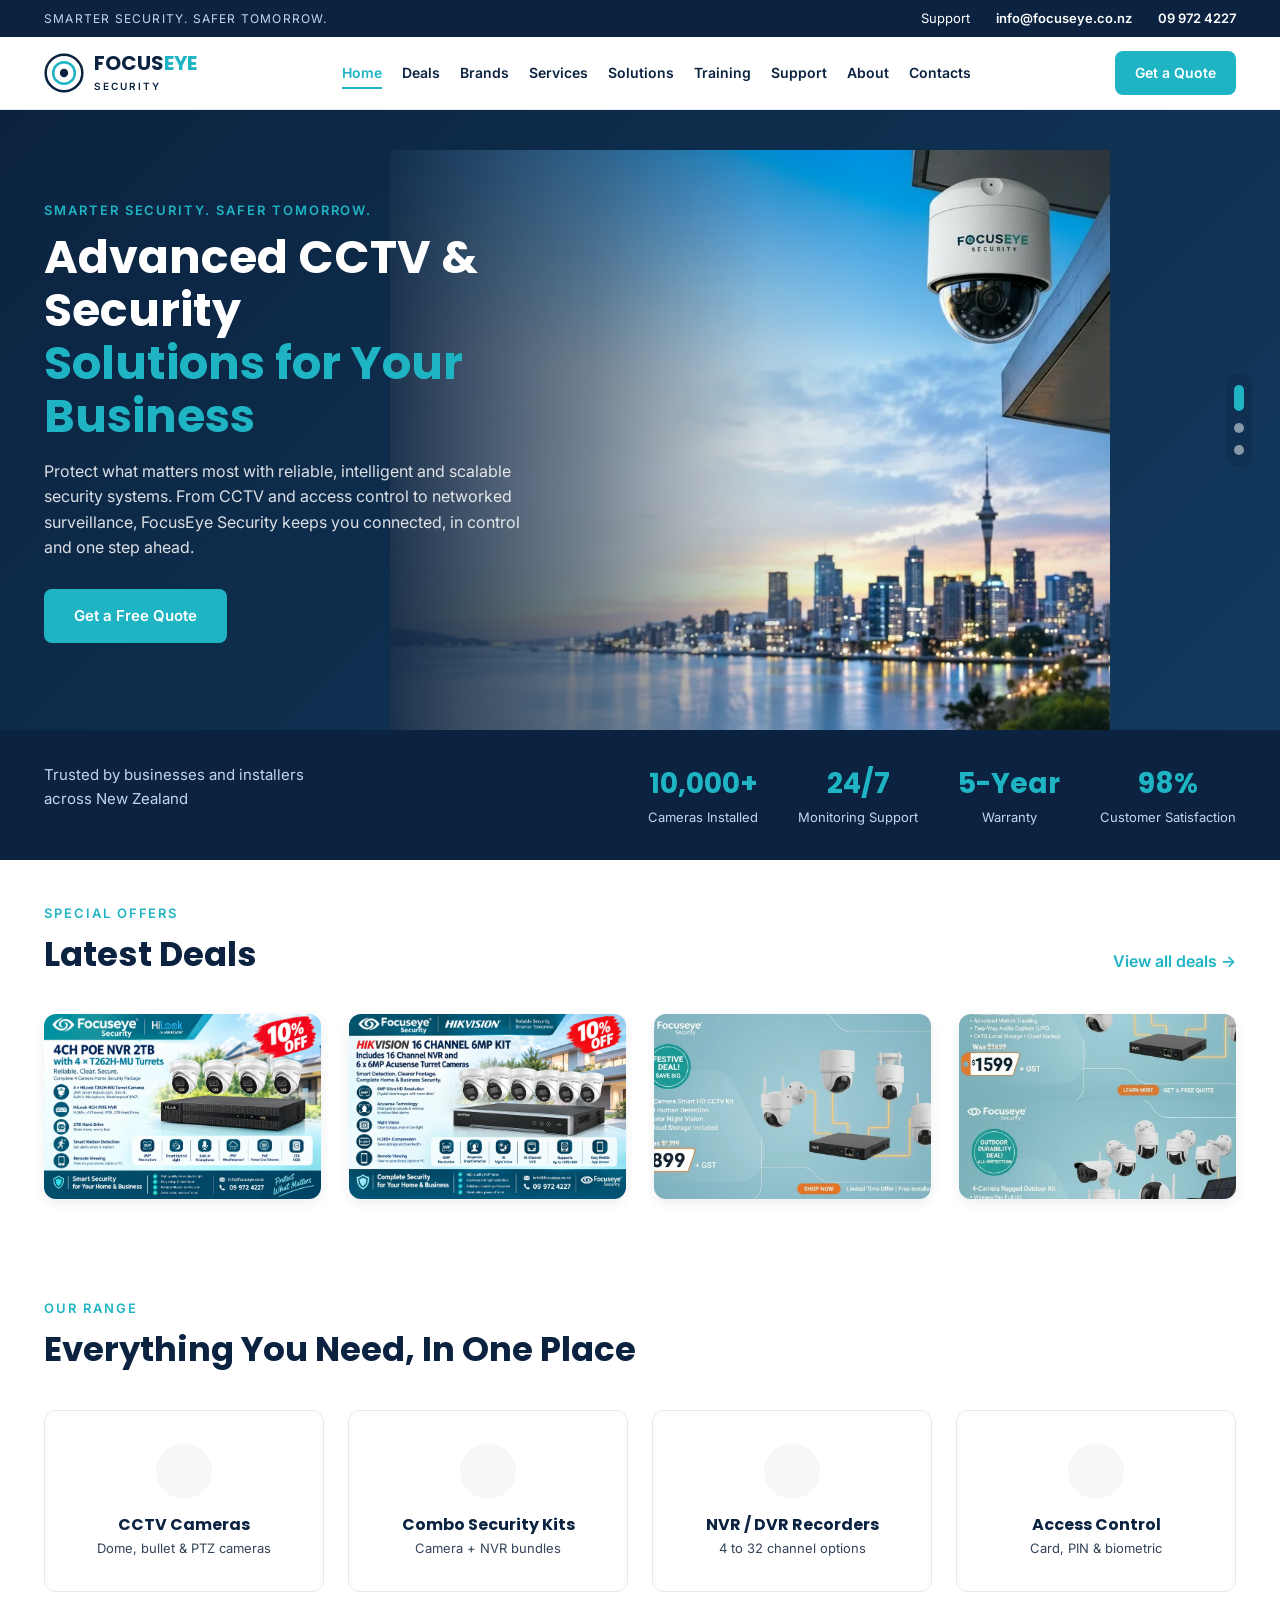
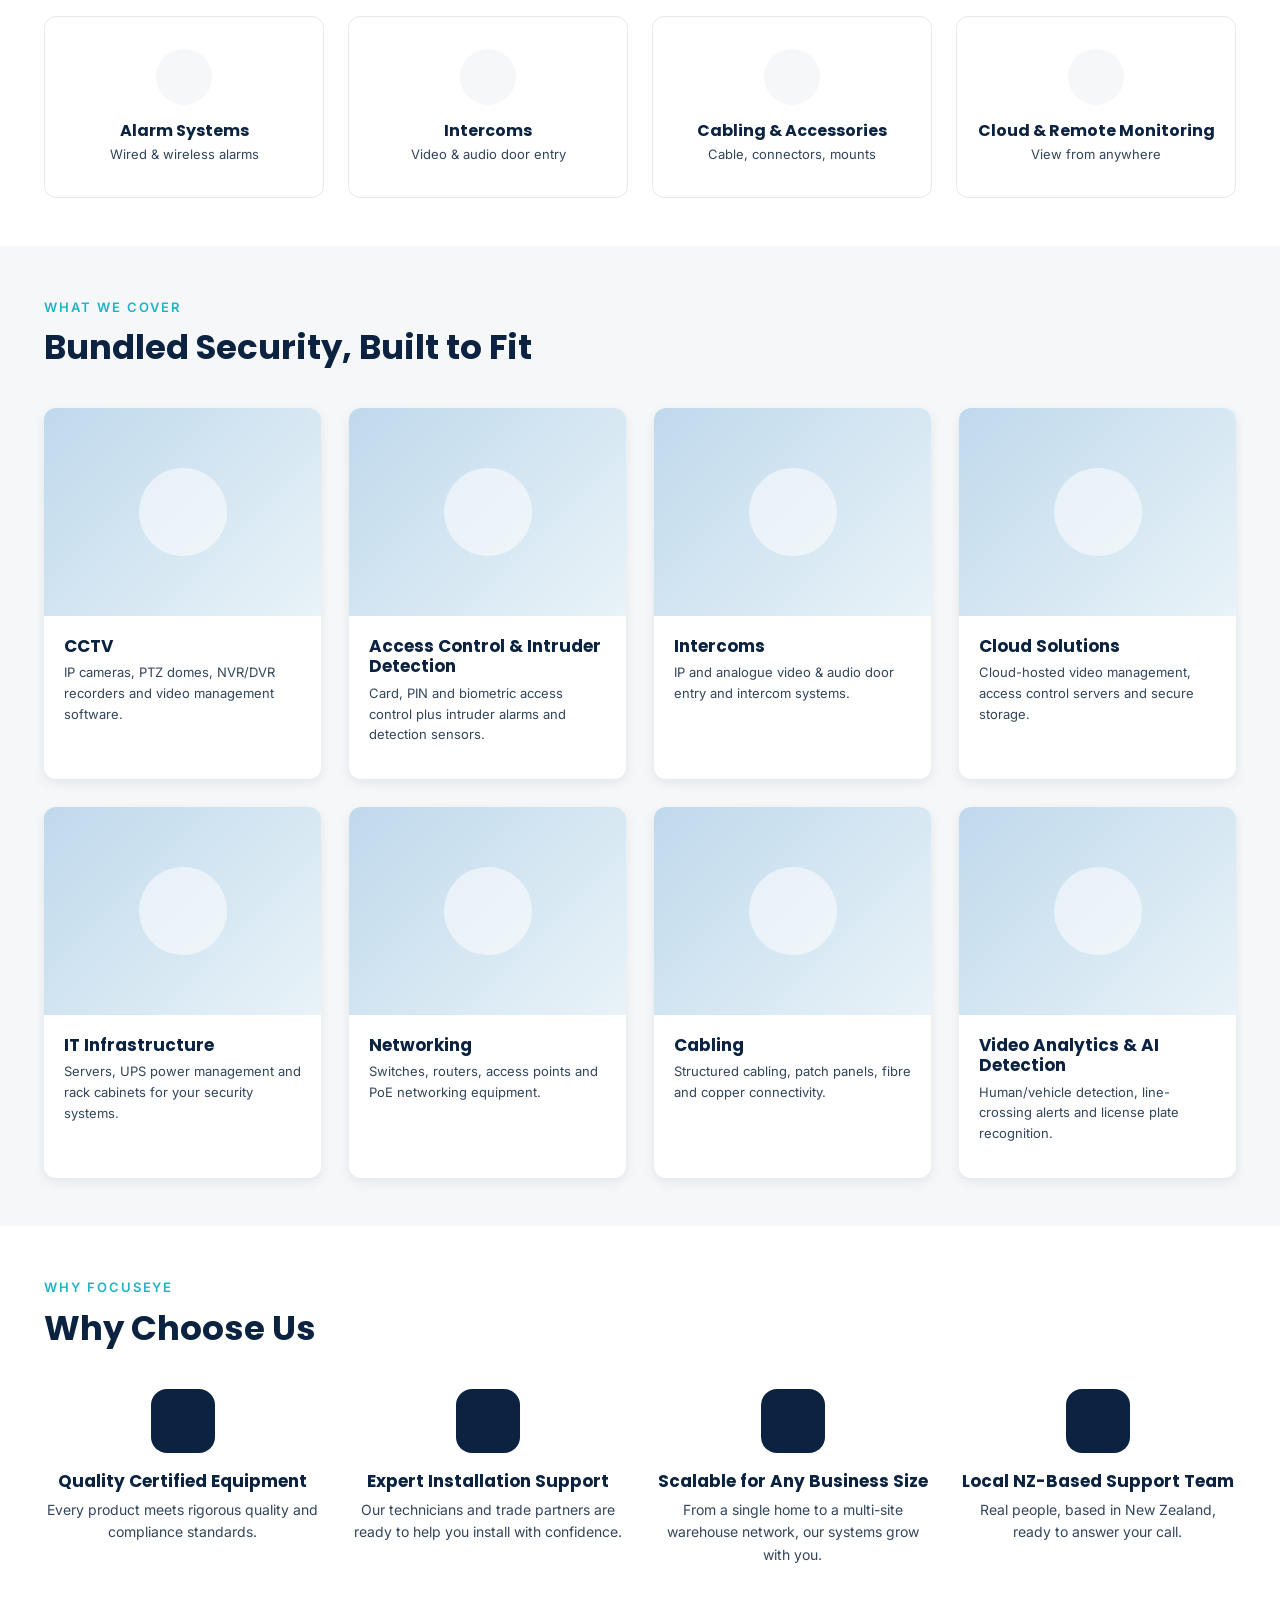
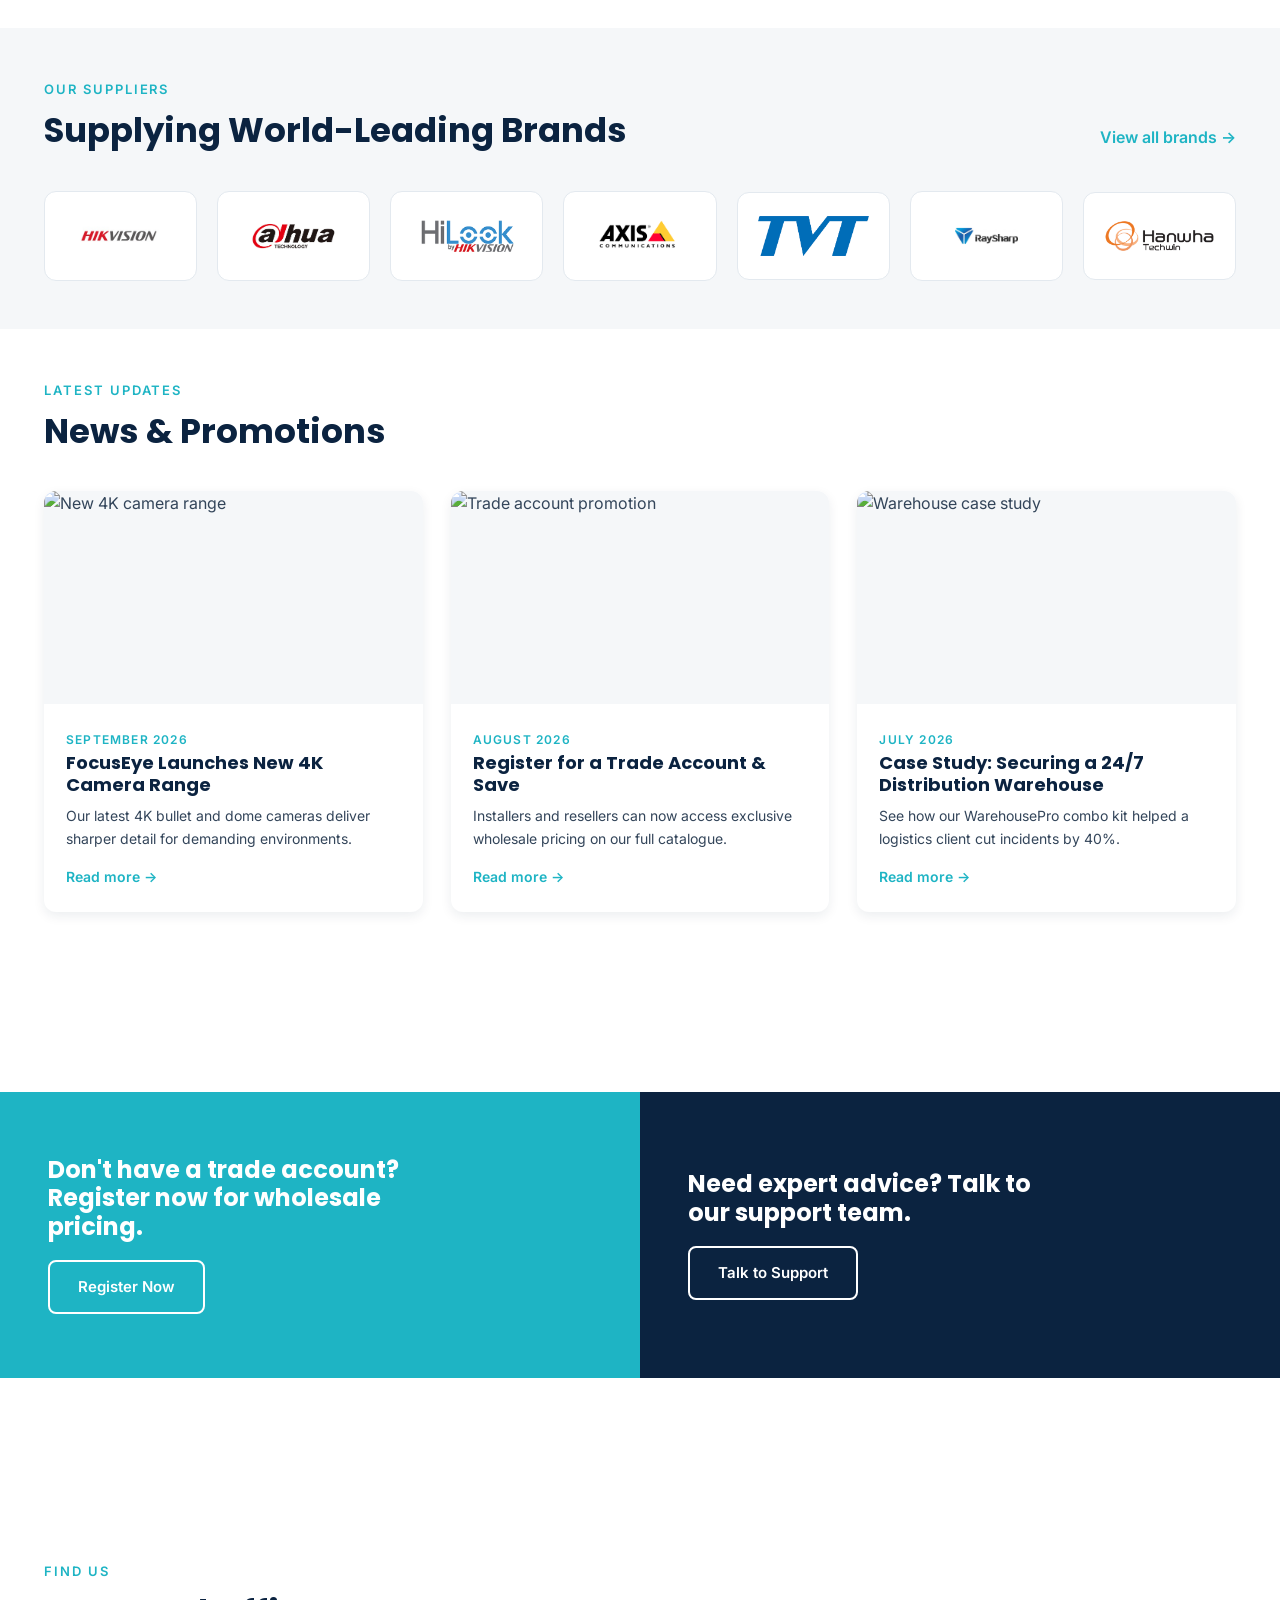
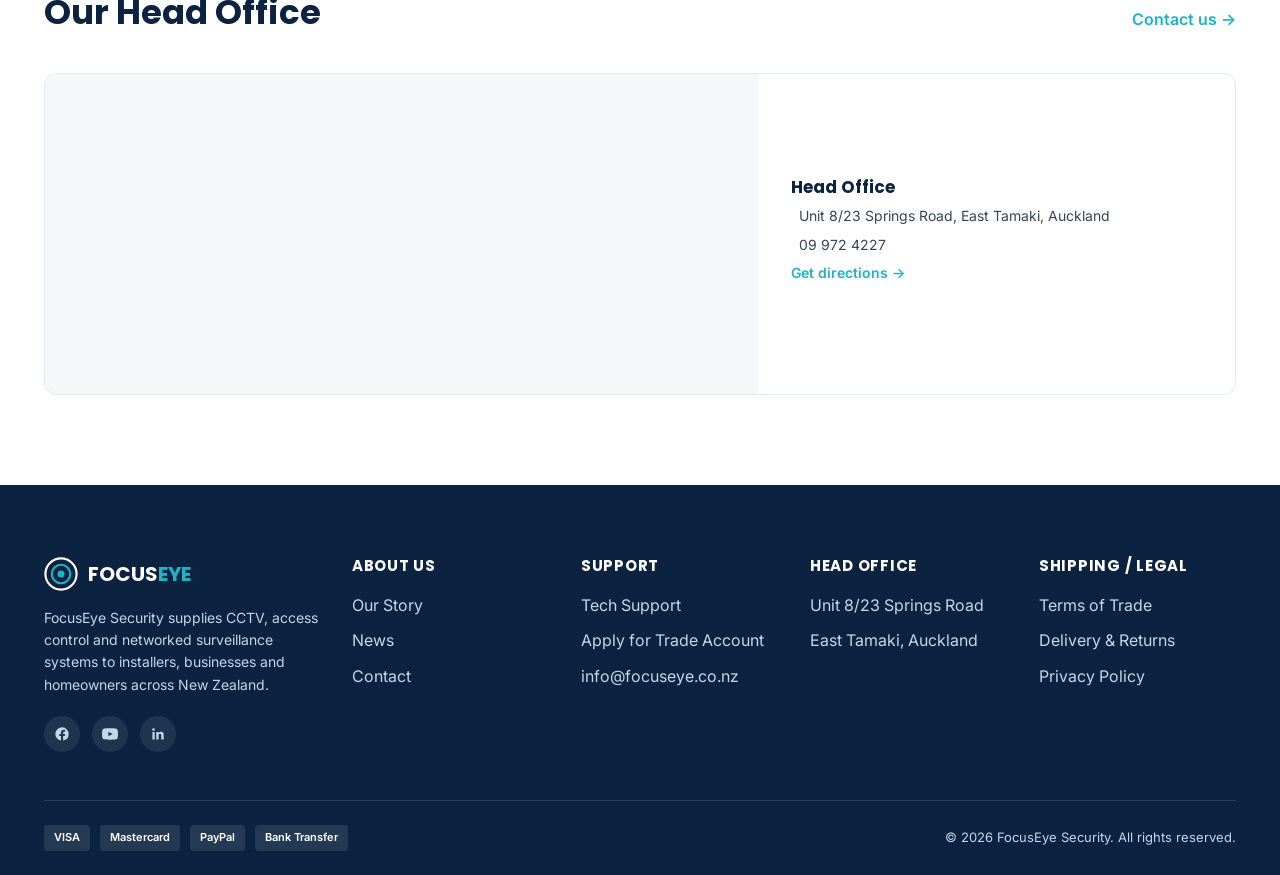
==== index.html @ ef767015 "SEO and performance: metadata, schema, sitemap, WebP images - Local-keyword titles and descriptions," ====
<!DOCTYPE html>
<html lang="en">
<head>
<meta charset="UTF-8">
<meta name="viewport" content="width=device-width, initial-scale=1.0">
<title>CCTV &amp; Security Systems Auckland | FocusEye Security</title>
<meta name="description" content="CCTV cameras, security camera kits, NVR/DVR recorders, access control and alarms — supplied and installed across Auckland and New Zealand by FocusEye Security.">
<link rel="preconnect" href="https://fonts.googleapis.com">
<link rel="preconnect" href="https://fonts.gstatic.com" crossorigin>
<link href="https://fonts.googleapis.com/css2?family=Poppins:wght@600;700&family=Inter:wght@400;500;600;700&display=swap" rel="stylesheet">
<link rel="canonical" href="https://focuseye.co.nz/">
<meta property="og:type" content="website">
<meta property="og:site_name" content="FocusEye Security">
<meta property="og:locale" content="en_NZ">
<meta property="og:title" content="CCTV &amp; Security Systems Auckland | FocusEye Security">
<meta property="og:description" content="CCTV cameras, security camera kits, NVR/DVR recorders, access control and alarms — supplied and installed across Auckland and New Zealand by FocusEye Security.">
<meta property="og:url" content="https://focuseye.co.nz/">
<meta property="og:image" content="https://focuseye.co.nz/assets/img/og-image.jpg">
<meta property="og:image:width" content="1200">
<meta property="og:image:height" content="630">
<meta name="twitter:card" content="summary_large_image">
<script type="application/ld+json">
{
  "@context": "https://schema.org",
  "@type": "LocalBusiness",
  "@id": "https://focuseye.co.nz/#business",
  "name": "FocusEye Security",
  "url": "https://focuseye.co.nz/",
  "logo": "https://focuseye.co.nz/apple-touch-icon.png",
  "image": "https://focuseye.co.nz/assets/img/og-image.jpg",
  "description": "CCTV cameras, security camera kits, access control, alarms and intercoms supplied and installed across Auckland and New Zealand.",
  "telephone": "+64 9 972 4227",
  "email": "info@focuseye.co.nz",
  "address": {
    "@type": "PostalAddress",
    "streetAddress": "Unit 8/23 Springs Road",
    "addressLocality": "East Tamaki",
    "addressRegion": "Auckland",
    "addressCountry": "NZ"
  },
  "areaServed": [
    {
      "@type": "City",
      "name": "Auckland"
    },
    {
      "@type": "Country",
      "name": "New Zealand"
    }
  ],
  "openingHoursSpecification": [
    {
      "@type": "OpeningHoursSpecification",
      "dayOfWeek": [
        "Monday",
        "Tuesday",
        "Wednesday",
        "Thursday",
        "Friday"
      ],
      "opens": "07:30",
      "closes": "18:00"
    },
    {
      "@type": "OpeningHoursSpecification",
      "dayOfWeek": "Saturday",
      "opens": "09:00",
      "closes": "14:00"
    }
  ]
}
</script>
<script type="application/ld+json">
{
  "@context": "https://schema.org",
  "@type": "WebSite",
  "@id": "https://focuseye.co.nz/#website",
  "name": "FocusEye Security",
  "url": "https://focuseye.co.nz/",
  "publisher": {
    "@id": "https://focuseye.co.nz/#business"
  }
}
</script>
<link rel="icon" href="favicon.ico" sizes="48x48">
<link rel="icon" href="favicon.svg" type="image/svg+xml">
<link rel="apple-touch-icon" href="apple-touch-icon.png">
<link rel="stylesheet" href="css/styles.css">
<script src="https://unpkg.com/lucide@latest/dist/umd/lucide.min.js" defer></script>
</head>
<body>

<!-- ================= UTILITY BAR ================= -->
<div class="utility-bar">
  <div class="container">
    <span class="utility-tagline">Smarter Security. Safer Tomorrow.</span>
    <div class="utility-links">
      <a href="contact.html">Support</a>
      <a href="mailto:info@focuseye.co.nz" class="utility-phone"><i data-lucide="mail" width="14" height="14"></i> info@focuseye.co.nz</a>
      <a href="tel:099724227" class="utility-phone"><i data-lucide="phone" width="14" height="14"></i> 09 972 4227</a>
    </div>
  </div>
</div>

<!-- ================= MAIN NAV ================= -->
<header class="main-nav">
  <div class="container">
    <a href="index.html" class="logo" aria-label="FocusEye Security home">
      <svg class="logo-icon" viewBox="0 0 48 48" fill="none" xmlns="http://www.w3.org/2000/svg">
        <circle cx="24" cy="24" r="22" stroke="#0B2340" stroke-width="3"/>
        <circle cx="24" cy="24" r="13" stroke="#1EB4C4" stroke-width="3"/>
        <circle cx="24" cy="24" r="5" fill="#0B2340"/>
      </svg>
      <span>
        <span class="logo-text">FOCUS<span>EYE</span></span>
        <span class="logo-sub">SECURITY</span>
      </span>
    </a>

    <nav>
      <ul class="nav-links">
        <li><a href="index.html" class="active">Home</a></li>
        <li><a href="deals.html">Deals</a></li>
        <li><a href="brands.html">Brands</a></li>
        <li><a href="services.html">Services</a></li>
        <li><a href="solutions.html">Solutions</a></li>
        <li><a href="training.html">Training</a></li>
        <li><a href="contact.html">Support</a></li>
        <li><a href="about.html">About</a></li>
        <li><a href="contact.html">Contacts</a></li>
      </ul>
    </nav>

    <div class="nav-actions">
      <a href="contact.html" class="btn btn-primary btn-sm">Get a Quote</a>
      <button class="hamburger" aria-label="Toggle menu" aria-expanded="false"><i data-lucide="menu" width="26" height="26"></i></button>
    </div>
  </div>
</header>

<!-- ================= HERO ================= -->
<section class="hero-slideshow">
  <div class="hero-slides-track" id="hero-slides">

    <!-- Slide 1: Main intro (photo background) -->
    <div class="hero-slide hero-slide-navy">
      <div class="hero-slide-graphic graphic-lg">
        <div class="graphic-frame">
          <img src="assets/img/hero-photo.webp" alt="FocusEye Security dome camera overlooking a city skyline at dusk">
        </div>
      </div>
      <div class="container hero-slide-row">
        <div class="hero-slide-content">
          <span class="eyebrow">Smarter Security. Safer Tomorrow.</span>
          <h1>Advanced CCTV &amp; Security<span class="highlight">Solutions for Your Business</span></h1>
          <p>Protect what matters most with reliable, intelligent and scalable security systems. From CCTV and access control to networked surveillance, FocusEye Security keeps you connected, in control and one step ahead.</p>
          <div class="hero-slide-ctas">
            <a href="contact.html" class="btn btn-primary">Get a Free Quote</a>
          </div>
        </div>
      </div>
    </div>

    <!-- Slide 2: Ultimate Home Package deal banner (image only) -->
    <div class="hero-slide hero-slide-image-only">
      <img src="assets/img/Deales/deal-home-package.webp" alt="Ultimate Home Package — 8-Camera 4K Ultra HD System, $1,599 + GST.">
    </div>

    <!-- Slide 3: Trust / brand message (navy background) -->
    <div class="hero-slide hero-slide-navy">
      <div class="container hero-slide-row">
        <div class="hero-slide-content">
          <span class="eyebrow">Why FocusEye</span>
          <h2>Quality Certified.<span class="highlight">Locally Supported.</span></h2>
          <p>We supply world-leading CCTV and security brands, backed by a local New Zealand team who actually answer the phone — from first quote to ongoing support.</p>
          <div class="hero-slide-ctas">
            <a href="brands.html" class="btn btn-primary">View Our Brands</a>
            <a href="about.html" class="btn btn-outline-light">About Us</a>
          </div>
          <div class="hero-slide-stats">
            <div class="stat"><span class="num">10,000+</span><span class="label">Cameras Installed</span></div>
            <div class="stat"><span class="num">24/7</span><span class="label">Monitoring Support</span></div>
            <div class="stat"><span class="num">5-Year</span><span class="label">Warranty</span></div>
          </div>
        </div>
        <div class="hero-slide-graphic">
          <div class="graphic-frame">
            <img src="assets/img/hero-photo1.webp" alt="FocusEye Security dome camera overlooking a city skyline">
          </div>
          <div class="floating-badge badge-1"><i data-lucide="shield-check" width="16" height="16"></i> Certified Equipment</div>
          <div class="floating-badge badge-2"><i data-lucide="headset" width="16" height="16"></i> 24/7 NZ Support</div>
          <div class="floating-badge badge-3"><i data-lucide="badge-check" width="16" height="16"></i> 5-Year Warranty</div>
        </div>
      </div>
    </div>

  </div>
  <div class="hero-dots" id="hero-dots"></div>
</section>

<!-- ================= TRUST STRIP ================= -->
<section class="trust-strip">
  <div class="container">
    <p class="trust-tagline">Trusted by businesses and installers across New Zealand</p>
    <div class="trust-stats">
      <div class="trust-stat"><div class="num">10,000+</div><div class="label">Cameras Installed</div></div>
      <div class="trust-stat"><div class="num">24/7</div><div class="label">Monitoring Support</div></div>
      <div class="trust-stat"><div class="num">5-Year</div><div class="label">Warranty</div></div>
      <div class="trust-stat"><div class="num">98%</div><div class="label">Customer Satisfaction</div></div>
    </div>
  </div>
</section>

<!-- ================= LATEST DEALS ================= -->
<section class="deals">
  <div class="container">
    <div class="section-head">
      <div>
        <span class="eyebrow">Special Offers</span>
        <h2>Latest Deals</h2>
      </div>
      <a href="deals.html" class="view-all">View all deals &rarr;</a>
    </div>
    <!-- Shows the 4 most recent images from assets/img/MainDeales — see js/script.js -->
    <div class="deals-gallery deals-gallery-home" id="home-deals-gallery" data-deals-gallery="4">
      <p class="deals-gallery-empty">Loading deals&hellip;</p>
    </div>
  </div>
</section>

<!-- ================= OUR RANGE ================= -->
<section class="our-range">
  <div class="container">
    <div class="section-head">
      <div>
        <span class="eyebrow">Our Range</span>
        <h2>Everything You Need, In One Place</h2>
      </div>
    </div>
    <div class="category-grid">
      <div class="category-card category-card-static">
        <div class="icon-wrap"><i data-lucide="camera" width="26" height="26"></i></div>
        <h3>CCTV Cameras</h3>
        <p>Dome, bullet &amp; PTZ cameras</p>
      </div>
      <div class="category-card category-card-static">
        <div class="icon-wrap"><i data-lucide="package" width="26" height="26"></i></div>
        <h3>Combo Security Kits</h3>
        <p>Camera + NVR bundles</p>
      </div>
      <div class="category-card category-card-static">
        <div class="icon-wrap"><i data-lucide="hard-drive" width="26" height="26"></i></div>
        <h3>NVR / DVR Recorders</h3>
        <p>4 to 32 channel options</p>
      </div>
      <div class="category-card category-card-static">
        <div class="icon-wrap"><i data-lucide="fingerprint" width="26" height="26"></i></div>
        <h3>Access Control</h3>
        <p>Card, PIN &amp; biometric</p>
      </div>
      <div class="category-card category-card-static">
        <div class="icon-wrap"><i data-lucide="bell-ring" width="26" height="26"></i></div>
        <h3>Alarm Systems</h3>
        <p>Wired &amp; wireless alarms</p>
      </div>
      <div class="category-card category-card-static">
        <div class="icon-wrap"><i data-lucide="phone-call" width="26" height="26"></i></div>
        <h3>Intercoms</h3>
        <p>Video &amp; audio door entry</p>
      </div>
      <div class="category-card category-card-static">
        <div class="icon-wrap"><i data-lucide="cable" width="26" height="26"></i></div>
        <h3>Cabling &amp; Accessories</h3>
        <p>Cable, connectors, mounts</p>
      </div>
      <div class="category-card category-card-static">
        <div class="icon-wrap"><i data-lucide="cloud" width="26" height="26"></i></div>
        <h3>Cloud &amp; Remote Monitoring</h3>
        <p>View from anywhere</p>
      </div>
    </div>
  </div>
</section>

<!-- ================= BUNDLED SECURITY SERVICES ================= -->
<section class="section-alt featured-combos">
  <div class="container">
    <div class="section-head">
      <div>
        <span class="eyebrow">What We Cover</span>
        <h2>Bundled Security, Built to Fit</h2>
      </div>
    </div>
    <div class="card-grid">
      <a class="product-card" href="capabilities.html#cctv">
        <div class="thumb thumb-icon"><div class="icon-wrap"><i data-lucide="camera" width="48" height="48"></i></div></div>
        <div class="body">
          <h3>CCTV</h3>
          <p class="spec">IP cameras, PTZ domes, NVR/DVR recorders and video management software.</p>
        </div>
      </a>
      <a class="product-card" href="capabilities.html#access-control">
        <div class="thumb thumb-icon"><div class="icon-wrap"><i data-lucide="shield-alert" width="48" height="48"></i></div></div>
        <div class="body">
          <h3>Access Control &amp; Intruder Detection</h3>
          <p class="spec">Card, PIN and biometric access control plus intruder alarms and detection sensors.</p>
        </div>
      </a>
      <a class="product-card" href="capabilities.html#intercoms">
        <div class="thumb thumb-icon"><div class="icon-wrap"><i data-lucide="phone-call" width="48" height="48"></i></div></div>
        <div class="body">
          <h3>Intercoms</h3>
          <p class="spec">IP and analogue video &amp; audio door entry and intercom systems.</p>
        </div>
      </a>
      <a class="product-card" href="capabilities.html#cloud-solutions">
        <div class="thumb thumb-icon"><div class="icon-wrap"><i data-lucide="cloud" width="48" height="48"></i></div></div>
        <div class="body">
          <h3>Cloud Solutions</h3>
          <p class="spec">Cloud-hosted video management, access control servers and secure storage.</p>
        </div>
      </a>
      <a class="product-card" href="capabilities.html#it-infrastructure">
        <div class="thumb thumb-icon"><div class="icon-wrap"><i data-lucide="server" width="48" height="48"></i></div></div>
        <div class="body">
          <h3>IT Infrastructure</h3>
          <p class="spec">Servers, UPS power management and rack cabinets for your security systems.</p>
        </div>
      </a>
      <a class="product-card" href="capabilities.html#networking">
        <div class="thumb thumb-icon"><div class="icon-wrap"><i data-lucide="network" width="48" height="48"></i></div></div>
        <div class="body">
          <h3>Networking</h3>
          <p class="spec">Switches, routers, access points and PoE networking equipment.</p>
        </div>
      </a>
      <a class="product-card" href="capabilities.html#cabling">
        <div class="thumb thumb-icon"><div class="icon-wrap"><i data-lucide="cable" width="48" height="48"></i></div></div>
        <div class="body">
          <h3>Cabling</h3>
          <p class="spec">Structured cabling, patch panels, fibre and copper connectivity.</p>
        </div>
      </a>
      <a class="product-card" href="capabilities.html#video-analytics">
        <div class="thumb thumb-icon"><div class="icon-wrap"><i data-lucide="scan-eye" width="48" height="48"></i></div></div>
        <div class="body">
          <h3>Video Analytics &amp; AI Detection</h3>
          <p class="spec">Human/vehicle detection, line-crossing alerts and license plate recognition.</p>
        </div>
      </a>
    </div>
  </div>
</section>

<!-- ================= WHY CHOOSE US ================= -->
<section class="why-choose">
  <div class="container">
    <div class="section-head">
      <div>
        <span class="eyebrow">Why FocusEye</span>
        <h2>Why Choose Us</h2>
      </div>
    </div>
    <div class="features-grid">
      <div class="feature-item">
        <div class="icon-wrap"><i data-lucide="shield-check" width="28" height="28"></i></div>
        <h3>Quality Certified Equipment</h3>
        <p>Every product meets rigorous quality and compliance standards.</p>
      </div>
      <div class="feature-item">
        <div class="icon-wrap"><i data-lucide="headset" width="28" height="28"></i></div>
        <h3>Expert Installation Support</h3>
        <p>Our technicians and trade partners are ready to help you install with confidence.</p>
      </div>
      <div class="feature-item">
        <div class="icon-wrap"><i data-lucide="trending-up" width="28" height="28"></i></div>
        <h3>Scalable for Any Business Size</h3>
        <p>From a single home to a multi-site warehouse network, our systems grow with you.</p>
      </div>
      <div class="feature-item">
        <div class="icon-wrap"><i data-lucide="map-pin" width="28" height="28"></i></div>
        <h3>Local NZ-Based Support Team</h3>
        <p>Real people, based in New Zealand, ready to answer your call.</p>
      </div>
    </div>
  </div>
</section>

<!-- ================= BRAND STRIP ================= -->
<section class="section-alt brand-strip-section">
  <div class="container">
    <div class="section-head">
      <div>
        <span class="eyebrow">Our Suppliers</span>
        <h2>Supplying World-Leading Brands</h2>
      </div>
      <a href="brands.html" class="view-all">View all brands &rarr;</a>
    </div>
    <div class="brand-strip">
      <div class="brand-logo"><img loading="lazy" decoding="async" src="assets/img/brands/partner-hikvision.png" alt="Hikvision"></div>
      <div class="brand-logo"><img loading="lazy" decoding="async" src="assets/img/brands/partner-dahua.png" alt="Dahua"></div>
      <div class="brand-logo"><img loading="lazy" decoding="async" src="assets/img/brands/partner-hilook.png" alt="Hilook"></div>
      <div class="brand-logo"><img loading="lazy" decoding="async" src="assets/img/brands/partner-axis.png" alt="Axis Communications"></div>
      <div class="brand-logo"><img loading="lazy" decoding="async" src="assets/img/brands/partner-tvt.png" alt="TVT"></div>
      <div class="brand-logo"><img loading="lazy" decoding="async" src="assets/img/brands/partner-raysharp.png" alt="RaySharp"></div>
      <div class="brand-logo"><img loading="lazy" decoding="async" src="assets/img/brands/partner-hanwha.png" alt="Hanwha Techwin"></div>
    </div>
  </div>
</section>

<!-- ================= NEWS / UPDATES ================= -->
<section class="news-updates">
  <div class="container">
    <div class="section-head">
      <div>
        <span class="eyebrow">Latest Updates</span>
        <h2>News &amp; Promotions</h2>
      </div>
    </div>
    <div class="news-grid">
      <article class="news-card">
        <div class="thumb"><img loading="lazy" decoding="async" src="https://placehold.co/480x270/F5F7F9/0B2340?text=New+4K+Camera+Range" alt="New 4K camera range"><!-- TODO: replace with real image --></div>
        <div class="body">
          <span class="date">September 2026</span>
          <h3>FocusEye Launches New 4K Camera Range</h3>
          <p>Our latest 4K bullet and dome cameras deliver sharper detail for demanding environments.</p>
          <a href="about.html" class="read-more">Read more &rarr;</a>
        </div>
      </article>
      <article class="news-card">
        <div class="thumb"><img loading="lazy" decoding="async" src="https://placehold.co/480x270/F5F7F9/0B2340?text=Trade+Account+Promo" alt="Trade account promotion"><!-- TODO: replace with real image --></div>
        <div class="body">
          <span class="date">August 2026</span>
          <h3>Register for a Trade Account &amp; Save</h3>
          <p>Installers and resellers can now access exclusive wholesale pricing on our full catalogue.</p>
          <a href="contact.html" class="read-more">Read more &rarr;</a>
        </div>
      </article>
      <article class="news-card">
        <div class="thumb"><img loading="lazy" decoding="async" src="https://placehold.co/480x270/F5F7F9/0B2340?text=Warehouse+Case+Study" alt="Warehouse case study"><!-- TODO: replace with real image --></div>
        <div class="body">
          <span class="date">July 2026</span>
          <h3>Case Study: Securing a 24/7 Distribution Warehouse</h3>
          <p>See how our WarehousePro combo kit helped a logistics client cut incidents by 40%.</p>
          <a href="about.html" class="read-more">Read more &rarr;</a>
        </div>
      </article>
    </div>
  </div>
</section>

<!-- ================= DUAL CTA BANNER ================= -->
<section class="dual-cta">
  <div class="panel teal">
    <h3>Don't have a trade account? Register now for wholesale pricing.</h3>
    <a href="contact.html" class="btn btn-outline-light">Register Now</a>
  </div>
  <div class="panel navy">
    <h3>Need expert advice? Talk to our support team.</h3>
    <a href="contact.html" class="btn btn-outline-light">Talk to Support</a>
  </div>
</section>

<!-- ================= LOCATIONS ================= -->
<section>
  <div class="container">
    <div class="section-head">
      <div>
        <span class="eyebrow">Find Us</span>
        <h2>Our Head Office</h2>
      </div>
      <a href="contact.html" class="view-all">Contact us &rarr;</a>
    </div>
    <div class="location-grid location-grid--single">
      <div class="location-card">
        <iframe class="location-map" src="https://maps.google.com/maps?q=Unit+8%2F23+Springs+Road%2C+East+Tamaki%2C+Auckland&amp;output=embed" title="Map to FocusEye Security Head Office" loading="lazy" referrerpolicy="no-referrer-when-downgrade"></iframe>
        <div class="body">
          <h3>Head Office</h3>
          <p class="meta"><i data-lucide="map-pin" width="16" height="16"></i> Unit 8/23 Springs Road, East Tamaki, Auckland</p>
          <p class="meta"><i data-lucide="phone" width="16" height="16"></i> <a href="tel:099724227">09 972 4227</a></p>
          <p class="meta"><a href="https://www.google.com/maps/dir/?api=1&amp;destination=Unit+8%2F23+Springs+Road%2C+East+Tamaki%2C+Auckland" target="_blank" rel="noopener" class="view-all">Get directions &rarr;</a></p>
        </div>
      </div>
    </div>
  </div>
</section>

<div class="lightbox-overlay" id="lightbox-overlay">
  <button class="lightbox-close" id="lightbox-close" aria-label="Close">&times;</button>
  <img class="lightbox-image" id="lightbox-image" src="" alt="">
</div>

<!-- ================= FOOTER ================= -->
<footer class="site-footer">
  <div class="container">
    <div class="footer-top">
      <div class="footer-col">
        <div class="footer-blurb-logo">
          <svg width="34" height="34" viewBox="0 0 48 48" fill="none" xmlns="http://www.w3.org/2000/svg">
            <circle cx="24" cy="24" r="22" stroke="#FFFFFF" stroke-width="3"/>
            <circle cx="24" cy="24" r="13" stroke="#1EB4C4" stroke-width="3"/>
            <circle cx="24" cy="24" r="5" fill="#1EB4C4"/>
          </svg>
          <span class="logo-text">FOCUS<span>EYE</span></span>
        </div>
        <p>FocusEye Security supplies CCTV, access control and networked surveillance systems to installers, businesses and homeowners across New Zealand.</p>
        <div class="social-icons">
          <a href="#" aria-label="Facebook"><svg width="16" height="16" viewBox="0 0 24 24" fill="currentColor"><path d="M22 12a10 10 0 1 0-11.5 9.9v-7H7.9V12h2.6V9.8c0-2.6 1.5-4 3.9-4 1.1 0 2.3.2 2.3.2v2.5h-1.3c-1.3 0-1.7.8-1.7 1.6V12h2.9l-.5 2.9h-2.4v7A10 10 0 0 0 22 12z"/></svg></a>
          <a href="#" aria-label="YouTube"><svg width="16" height="16" viewBox="0 0 24 24" fill="currentColor"><path d="M23.5 6.2a3 3 0 0 0-2.1-2.1C19.5 3.5 12 3.5 12 3.5s-7.5 0-9.4.6A3 3 0 0 0 .5 6.2 31.6 31.6 0 0 0 0 12a31.6 31.6 0 0 0 .5 5.8 3 3 0 0 0 2.1 2.1c1.9.6 9.4.6 9.4.6s7.5 0 9.4-.6a3 3 0 0 0 2.1-2.1A31.6 31.6 0 0 0 24 12a31.6 31.6 0 0 0-.5-5.8zM9.6 15.5v-7l6.3 3.5-6.3 3.5z"/></svg></a>
          <a href="#" aria-label="LinkedIn"><svg width="16" height="16" viewBox="0 0 24 24" fill="currentColor"><path d="M20.4 20.4h-3.5v-5.6c0-1.3 0-3-1.9-3s-2.1 1.4-2.1 2.9v5.7H9.4V9h3.4v1.6h.1c.5-.9 1.6-1.9 3.4-1.9 3.6 0 4.3 2.4 4.3 5.5v6.2zM5.3 7.4a2 2 0 1 1 0-4 2 2 0 0 1 0 4zM7 20.4H3.6V9H7v11.4z"/></svg></a>
        </div>
      </div>
      <div class="footer-col">
        <h4>About Us</h4>
        <ul>
          <li><a href="about.html">Our Story</a></li>
          <li><a href="about.html">News</a></li>
          <li><a href="contact.html">Contact</a></li>
        </ul>
      </div>
      <div class="footer-col">
        <h4>Support</h4>
        <ul>
          <li><a href="contact.html">Tech Support</a></li>
          <li><a href="contact.html">Apply for Trade Account</a></li>
          <li><a href="mailto:info@focuseye.co.nz">info@focuseye.co.nz</a></li>
        </ul>
      </div>
      <div class="footer-col">
        <h4>Head Office</h4>
        <ul>
          <li><a href="contact.html">Unit 8/23 Springs Road</a></li>
          <li><a href="contact.html">East Tamaki, Auckland</a></li>
        </ul>
      </div>
      <div class="footer-col">
        <h4>Shipping / Legal</h4>
        <ul>
          <li><a href="#">Terms of Trade</a></li>
          <li><a href="#">Delivery &amp; Returns</a></li>
          <li><a href="#">Privacy Policy</a></li>
        </ul>
      </div>
    </div>
    <div class="footer-bottom">
      <div class="payment-icons">
        <span>VISA</span><span>Mastercard</span><span>PayPal</span><span>Bank Transfer</span>
      </div>
      <div>&copy; 2026 FocusEye Security. All rights reserved.</div>
    </div>
  </div>
</footer>

<script src="js/script.js" defer></script>
</body>
</html>
---- css/styles.css ----
/* ==========================================================================
   FocusEye Security — Shared Stylesheet
   ========================================================================== */

:root {
  /* Brand colors */
  --navy: #0B2340;
  --teal: #1EB4C4;
  --teal-dark: #158A97;
  --sky-start: #BFD9EC;
  --sky-end: #E9F3F8;
  --gold: #F2C879;
  --text-body: #33455A;
  --white: #FFFFFF;
  --gray-light: #F5F7F9;
  --border-light: #E3E9EF;

  /* Typography */
  --font-heading: "Poppins", sans-serif;
  --font-body: "Inter", sans-serif;

  /* Spacing */
  --section-pad-desktop: 90px;
  --section-pad-mobile: 48px;

  /* Effects */
  --radius-card: 12px;
  --radius-btn: 8px;
  --shadow-card: 0 4px 12px rgba(11, 35, 64, 0.08);
  --shadow-card-hover: 0 10px 24px rgba(11, 35, 64, 0.14);
}

/* ---------- Reset & Base ---------- */
* { box-sizing: border-box; margin: 0; padding: 0; }

html { scroll-behavior: smooth; }

body {
  font-family: var(--font-body);
  color: var(--text-body);
  background: var(--white);
  line-height: 1.6;
  -webkit-font-smoothing: antialiased;
}

img { max-width: 100%; display: block; }

a { color: inherit; text-decoration: none; }

ul { list-style: none; }

h1, h2, h3, h4 {
  font-family: var(--font-heading);
  color: var(--navy);
  line-height: 1.2;
  font-weight: 700;
}

p { margin: 0 0 1em; }

.container {
  width: 100%;
  max-width: 1240px;
  margin: 0 auto;
  padding: 0 24px;
}

section { padding: var(--section-pad-desktop) 0; }

@media (max-width: 640px) {
  section { padding: var(--section-pad-mobile) 0; }
}

.section-alt { background: var(--gray-light); }

.section-head {
  display: flex;
  align-items: flex-end;
  justify-content: space-between;
  flex-wrap: wrap;
  gap: 16px;
  margin-bottom: 40px;
}

.eyebrow {
  display: inline-block;
  color: var(--teal);
  text-transform: uppercase;
  letter-spacing: 0.15em;
  font-size: 13px;
  font-weight: 600;
  margin-bottom: 10px;
}

.section-head h2 { font-size: clamp(26px, 4vw, 34px); }

.view-all {
  color: var(--teal);
  font-weight: 600;
  white-space: nowrap;
}
.view-all:hover { color: var(--teal-dark); }

/* ---------- Buttons ---------- */
.btn {
  display: inline-flex;
  align-items: center;
  justify-content: center;
  gap: 8px;
  padding: 13px 28px;
  border-radius: var(--radius-btn);
  font-weight: 600;
  font-size: 15px;
  cursor: pointer;
  border: 2px solid transparent;
  transition: background 0.2s ease, color 0.2s ease, border-color 0.2s ease, transform 0.15s ease;
  white-space: nowrap;
}
.btn:active { transform: translateY(1px); }

.btn-primary {
  background: var(--teal);
  color: var(--white);
}
.btn-primary:hover { background: var(--teal-dark); }

.btn-outline {
  background: transparent;
  border-color: var(--navy);
  color: var(--navy);
}
.btn-outline:hover { background: var(--navy); color: var(--white); }

.btn-outline-light {
  background: transparent;
  border-color: var(--white);
  color: var(--white);
}
.btn-outline-light:hover { background: var(--white); color: var(--navy); }

.btn-block { width: 100%; }
.btn-sm { padding: 9px 18px; font-size: 14px; }

/* ---------- Focus states ---------- */
a:focus-visible,
button:focus-visible,
input:focus-visible,
select:focus-visible,
textarea:focus-visible {
  outline: 3px solid var(--teal);
  outline-offset: 2px;
}

/* ---------- Top Utility Bar ---------- */
.utility-bar {
  background: var(--navy);
  color: var(--white);
  font-size: 13px;
}
.utility-bar .container {
  display: flex;
  align-items: center;
  justify-content: space-between;
  padding-top: 8px;
  padding-bottom: 8px;
  gap: 16px;
  flex-wrap: wrap;
}
.utility-tagline {
  letter-spacing: 0.1em;
  text-transform: uppercase;
  font-size: 12px;
  color: var(--sky-start);
}
.utility-links {
  display: flex;
  align-items: center;
  gap: 20px;
}
.utility-links a:hover { color: var(--teal); }
.utility-phone {
  display: inline-flex;
  align-items: center;
  gap: 6px;
  font-weight: 600;
}

/* ---------- Main Nav ---------- */
.main-nav {
  background: var(--white);
  border-bottom: 1px solid var(--border-light);
  position: sticky;
  top: 0;
  z-index: 100;
}
.main-nav .container {
  display: flex;
  align-items: center;
  justify-content: space-between;
  padding-top: 14px;
  padding-bottom: 14px;
  gap: 24px;
}

.logo {
  display: flex;
  align-items: center;
  gap: 10px;
  flex-shrink: 0;
}
.logo-icon {
  width: 40px;
  height: 40px;
  flex-shrink: 0;
}
.logo-text {
  font-family: var(--font-heading);
  font-weight: 700;
  font-size: 20px;
  line-height: 1.1;
  color: var(--navy);
}
.logo-text span { color: var(--teal); }
.logo-sub {
  display: block;
  font-size: 10px;
  letter-spacing: 0.2em;
  font-weight: 600;
  color: var(--navy);
}

.nav-links {
  display: flex;
  align-items: center;
  gap: 20px;
  font-weight: 600;
  font-size: 14px;
  color: var(--navy);
}
.nav-links a { padding: 6px 0; border-bottom: 2px solid transparent; }
.nav-links a:hover,
.nav-links a.active { color: var(--teal); border-bottom-color: var(--teal); }

.nav-item-dropdown { position: relative; }
.nav-item-dropdown > a {
  display: inline-flex;
  align-items: center;
  gap: 4px;
}
.nav-item-dropdown .chevron { transition: transform 0.2s ease; }
.nav-item-dropdown:hover .chevron,
.nav-item-dropdown:focus-within .chevron { transform: rotate(180deg); }

.dropdown-menu {
  position: absolute;
  top: 100%;
  left: 0;
  margin-top: 10px;
  background: var(--white);
  border: 1px solid var(--border-light);
  border-radius: var(--radius-card);
  box-shadow: var(--shadow-card-hover);
  min-width: 180px;
  padding: 8px;
  opacity: 0;
  visibility: hidden;
  transform: translateY(6px);
  transition: opacity 0.18s ease, transform 0.18s ease, visibility 0.18s ease;
  z-index: 150;
}
.nav-item-dropdown:hover .dropdown-menu,
.nav-item-dropdown:focus-within .dropdown-menu {
  opacity: 1;
  visibility: visible;
  transform: translateY(0);
}
.dropdown-menu a {
  display: block;
  padding: 10px 14px;
  border-radius: 6px;
  border-bottom: none;
  font-weight: 500;
  white-space: nowrap;
}
.dropdown-menu a:hover,
.dropdown-menu a.active { background: var(--gray-light); color: var(--teal); }

.nav-actions {
  display: flex;
  align-items: center;
  gap: 18px;
}
.icon-btn {
  background: none;
  border: none;
  cursor: pointer;
  color: var(--navy);
  display: inline-flex;
}
.icon-btn:hover { color: var(--teal); }

.hamburger {
  display: none;
  background: none;
  border: none;
  cursor: pointer;
  color: var(--navy);
}

@media (max-width: 1240px) {
  .nav-links {
    position: absolute;
    top: 100%;
    left: 0;
    right: 0;
    background: var(--white);
    flex-direction: column;
    align-items: flex-start;
    gap: 0;
    max-height: 0;
    overflow: hidden;
    border-bottom: 1px solid var(--border-light);
    transition: max-height 0.3s ease;
  }
  .nav-links.open { max-height: 600px; }
  .nav-links a {
    width: 100%;
    padding: 14px 24px;
    border-bottom: 1px solid var(--border-light);
  }
  .hamburger { display: inline-flex; }
  .nav-actions .btn { display: none; }

  .nav-item-dropdown .chevron { display: none; }
  .dropdown-menu {
    position: static;
    opacity: 1;
    visibility: visible;
    transform: none;
    margin-top: 0;
    border: none;
    box-shadow: none;
    border-radius: 0;
    padding: 0;
    background: var(--gray-light);
  }
  .dropdown-menu a { padding: 12px 24px 12px 40px; border-bottom: 1px solid var(--border-light); }
}

/* ---------- Hero Slideshow ---------- */
.hero-slideshow {
  position: relative;
  height: 620px;
  overflow: hidden;
  background: var(--navy);
  padding: 0;
}
.hero-slides-track {
  display: flex;
  height: 100%;
  transition: transform 0.6s ease;
}
.hero-slide {
  flex: 0 0 100%;
  height: 100%;
  position: relative;
}
.hero-slide.hero-slide-navy {
  background: linear-gradient(135deg, var(--navy) 0%, #123a5e 100%);
}
.hero-slide > .container {
  position: relative;
  z-index: 1;
  height: 100%;
  display: flex;
  align-items: center;
}
.hero-slide-content { position: relative; z-index: 2; max-width: 560px; color: var(--white); }
.hero-slide-content .eyebrow { color: var(--teal); }
.hero-slide-content h1,
.hero-slide-content h2 {
  color: var(--white);
  font-size: clamp(30px, 4.5vw, 46px);
  line-height: 1.15;
  margin-bottom: 16px;
}
.hero-slide-content h1 .highlight,
.hero-slide-content h2 .highlight { color: var(--teal); display: block; }
.hero-slide-content p {
  color: rgba(255, 255, 255, 0.85);
  font-size: 16px;
  max-width: 480px;
  margin-bottom: 28px;
}
.hero-slide-ctas { display: flex; gap: 16px; flex-wrap: wrap; }

.hero-slide-stats {
  display: flex;
  flex-direction: column;
  gap: 16px;
  margin-top: 8px;
}
.hero-slide-stats .stat { display: flex; align-items: baseline; gap: 10px; }
.hero-slide-stats .stat .num { font-family: var(--font-heading); font-size: 26px; font-weight: 700; color: var(--teal); }
.hero-slide-stats .stat .label { font-size: 14px; color: rgba(255, 255, 255, 0.8); }

.hero-slide-row { justify-content: space-between; gap: 40px; }
.hero-slide-graphic {
  position: relative;
  flex: 0 0 300px;
  display: flex;
  align-items: center;
  justify-content: center;
}
.hero-slide-graphic::before {
  content: "";
  position: absolute;
  width: 340px;
  height: 340px;
  background: radial-gradient(circle, rgba(30, 180, 196, 0.35), transparent 70%);
  filter: blur(10px);
  z-index: 0;
}
.graphic-frame {
  position: relative;
  z-index: 1;
  width: 300px;
  height: 380px;
  border-radius: 24px;
  overflow: hidden;
  border: 2px solid rgba(255, 255, 255, 0.25);
  box-shadow: 0 24px 60px rgba(0, 0, 0, 0.45);
}
.graphic-frame img { width: 100%; height: 100%; object-fit: cover; display: block; }
.graphic-frame::after {
  content: "";
  position: absolute;
  inset: 0;
  background: linear-gradient(180deg, rgba(30, 180, 196, 0.12) 0%, rgba(11, 35, 64, 0.3) 100%);
}
.floating-badge {
  position: absolute;
  z-index: 2;
  display: flex;
  align-items: center;
  gap: 8px;
  background: rgba(255, 255, 255, 0.12);
  backdrop-filter: blur(8px);
  border: 1px solid rgba(255, 255, 255, 0.28);
  color: var(--white);
  font-size: 13px;
  font-weight: 600;
  padding: 10px 16px;
  border-radius: 30px;
  white-space: nowrap;
  box-shadow: 0 10px 24px rgba(0, 0, 0, 0.3);
}
.floating-badge svg { color: var(--teal); flex-shrink: 0; }
.badge-1 { top: -6px; left: -50px; }
.badge-2 { top: 50%; right: -64px; transform: translateY(-50%); }
.badge-3 { bottom: 20px; left: -36px; }

.hero-slide-graphic.graphic-lg {
  position: absolute;
  top: 40px;
  right: 170px;
  height: 600px;
  width: 720px;
  flex: none;
}
.hero-slide-graphic.graphic-lg::before { display: none; }
.graphic-lg .graphic-frame {
  width: 100%;
  height: 100%;
  background: linear-gradient(180deg, var(--sky-start) 0%, var(--sky-end) 100%);
  border: none;
  border-radius: 0;
  box-shadow: none;
}
.graphic-lg .graphic-frame img { object-fit: cover; object-position: right top; }
.graphic-lg .graphic-frame::after {
  background: linear-gradient(90deg, rgba(11, 35, 64, 0.92) 0%, rgba(11, 35, 64, 0.55) 28%, rgba(11, 35, 64, 0.1) 52%, rgba(11, 35, 64, 0) 65%);
}

@media (max-width: 1150px) {
  .hero-slide-graphic { display: none; }
}

.hero-slide.hero-slide-image-only { background: #82b6c0; }
.hero-slide-image-only a { display: block; width: 100%; height: 100%; }
.hero-slide-image-only img { width: 100%; height: 100%; object-fit: contain; display: block; }

.hero-dots {
  position: absolute;
  right: 28px;
  top: 50%;
  transform: translateY(-50%);
  z-index: 5;
  display: flex;
  flex-direction: column;
  gap: 12px;
  background: rgba(11, 35, 64, 0.3);
  padding: 12px 8px;
  border-radius: 20px;
}
.hero-dots button {
  width: 10px;
  height: 10px;
  border-radius: 50%;
  background: rgba(255, 255, 255, 0.5);
  border: none;
  padding: 0;
  cursor: pointer;
  transition: background 0.2s ease, height 0.2s ease, border-radius 0.2s ease;
}
.hero-dots button:hover { background: rgba(255, 255, 255, 0.85); }
.hero-dots button.active { background: var(--teal); height: 26px; border-radius: 6px; }

@media (max-width: 900px) {
  .hero-slideshow { height: 560px; }
  .hero-slide-content { max-width: 100%; }
  .hero-dots { right: 14px; padding: 10px 6px; gap: 9px; }
  .hero-dots button { width: 8px; height: 8px; }
  .hero-dots button.active { height: 20px; }
}

@media (max-width: 560px) {
  .hero-slideshow { height: 520px; }
  .hero-slide-stats { display: none; }
}

/* ---------- Page Header (inner pages) ---------- */
.page-header {
  background: var(--navy);
  color: var(--white);
  padding: 56px 0;
  text-align: center;
}
.page-header h1 { color: var(--white); font-size: clamp(28px, 4vw, 40px); }
.breadcrumb {
  margin-top: 12px;
  font-size: 14px;
  color: var(--sky-start);
}
.breadcrumb a:hover { color: var(--teal); }

/* ---------- Trust Strip ---------- */
.trust-strip {
  background: var(--navy);
  color: var(--white);
  padding: 32px 0;
}
.trust-strip .container {
  display: flex;
  flex-wrap: wrap;
  align-items: center;
  justify-content: space-between;
  gap: 24px;
}
.trust-tagline { font-size: 15px; color: var(--sky-start); max-width: 280px; }
.trust-stats {
  display: flex;
  gap: 40px;
  flex-wrap: wrap;
}
.trust-stat { text-align: center; }
.trust-stat .num {
  font-family: var(--font-heading);
  font-size: 28px;
  font-weight: 700;
  color: var(--teal);
}
.trust-stat .label { font-size: 13px; color: var(--sky-start); }

/* ---------- Deals ---------- */
.deals { padding-top: 40px; padding-bottom: 48px; }
.our-range,
.featured-combos,
.why-choose,
.brand-strip-section { padding-top: 48px; padding-bottom: 48px; }
.news-updates { padding-top: 48px; }

/* ---------- Category Grid ---------- */
.category-grid {
  display: grid;
  grid-template-columns: repeat(4, 1fr);
  gap: 24px;
}
.category-card {
  background: var(--white);
  border: 1px solid var(--border-light);
  border-radius: var(--radius-card);
  padding: 32px 20px;
  text-align: center;
  transition: transform 0.2s ease, box-shadow 0.2s ease, border-color 0.2s ease;
}
.category-card:hover {
  transform: translateY(-4px);
  box-shadow: var(--shadow-card-hover);
  border-color: var(--teal);
}
.category-card .icon-wrap {
  width: 56px;
  height: 56px;
  border-radius: 50%;
  background: var(--gray-light);
  display: flex;
  align-items: center;
  justify-content: center;
  margin: 0 auto 16px;
  color: var(--teal);
}
.category-card h3 { font-size: 16px; margin-bottom: 4px; }
.category-card p { font-size: 13px; margin-bottom: 0; color: var(--text-body); }
.category-card-static { cursor: default; }
.category-card-static:hover { transform: none; box-shadow: none; border-color: var(--border-light); }

@media (max-width: 1024px) { .category-grid { grid-template-columns: repeat(3, 1fr); } }
@media (max-width: 640px) { .category-grid { grid-template-columns: repeat(2, 1fr); } }

/* ---------- Product / Combo Cards ---------- */
.card-grid {
  display: grid;
  grid-template-columns: repeat(4, 1fr);
  gap: 28px;
}
.product-card {
  background: var(--white);
  border-radius: var(--radius-card);
  box-shadow: var(--shadow-card);
  overflow: hidden;
  display: flex;
  flex-direction: column;
  transition: transform 0.2s ease, box-shadow 0.2s ease;
}
.product-card:hover { transform: translateY(-4px); box-shadow: var(--shadow-card-hover); }
.product-card .thumb { aspect-ratio: 4 / 3; overflow: hidden; background: var(--gray-light); }
.product-card .thumb img { width: 100%; height: 100%; object-fit: cover; }
.product-card .thumb.thumb-icon {
  display: flex;
  align-items: center;
  justify-content: center;
  background: linear-gradient(135deg, var(--sky-start) 0%, var(--sky-end) 100%);
}
.product-card .thumb.thumb-icon .icon-wrap {
  width: 88px;
  height: 88px;
  border-radius: 50%;
  background: rgba(255, 255, 255, 0.55);
  display: flex;
  align-items: center;
  justify-content: center;
  color: var(--navy);
}
.product-card .body { padding: 20px; display: flex; flex-direction: column; flex: 1; }
.product-card h3 { font-size: 17px; margin-bottom: 6px; }
.product-card .spec { font-size: 13px; color: var(--text-body); margin-bottom: 14px; flex: 1; }
.product-card .price-row {
  display: flex;
  align-items: center;
  justify-content: space-between;
  margin-bottom: 14px;
}
.product-card .price { font-family: var(--font-heading); font-weight: 700; color: var(--navy); font-size: 18px; }
.product-card .badge {
  display: inline-block;
  background: var(--gold);
  color: var(--navy);
  font-size: 11px;
  font-weight: 700;
  text-transform: uppercase;
  letter-spacing: 0.05em;
  padding: 4px 10px;
  border-radius: 20px;
  margin-bottom: 10px;
  align-self: flex-start;
}

@media (max-width: 1024px) { .card-grid { grid-template-columns: repeat(2, 1fr); } }
@media (max-width: 640px) { .card-grid { grid-template-columns: 1fr; } }

/* ---------- Deals Gallery (dynamic, from assets/img/MainDeales) ---------- */
.deals-gallery {
  display: grid;
  grid-template-columns: repeat(3, 1fr);
  gap: 28px;
}
.deals-gallery figure {
  margin: 0;
  border-radius: var(--radius-card);
  overflow: hidden;
  background: var(--gray-light);
  box-shadow: var(--shadow-card);
  aspect-ratio: 3 / 2;
  transition: transform 0.2s ease, box-shadow 0.2s ease;
}
.deals-gallery figure:hover { transform: translateY(-4px); box-shadow: var(--shadow-card-hover); }
.deals-gallery img { display: block; width: 100%; height: 100%; object-fit: cover; cursor: zoom-in; }
.deals-gallery-empty {
  grid-column: 1 / -1;
  text-align: center;
  color: var(--text-body);
  padding: 40px 0;
}

@media (max-width: 1024px) { .deals-gallery { grid-template-columns: repeat(2, 1fr); } }
@media (max-width: 640px) { .deals-gallery { grid-template-columns: 1fr; aspect-ratio: unset; } }
@media (max-width: 640px) { .deals-gallery figure { aspect-ratio: 4 / 3; } }

/* Homepage teaser: fixed at 4 across, since it always shows exactly 4 images */
.deals-gallery-home { grid-template-columns: repeat(4, 1fr); }
@media (max-width: 1024px) { .deals-gallery-home { grid-template-columns: repeat(2, 1fr); } }
@media (max-width: 640px) { .deals-gallery-home { grid-template-columns: 1fr; } }

/* ---------- Deals Lightbox ---------- */
.lightbox-overlay {
  display: none;
  position: fixed;
  inset: 0;
  z-index: 1000;
  background: rgba(11, 35, 64, 0.9);
  align-items: center;
  justify-content: center;
  padding: 40px;
}
.lightbox-overlay.open { display: flex; }
.lightbox-image {
  display: block;
  max-width: 90vw;
  max-height: 90vh;
  width: auto;
  height: auto;
  border-radius: var(--radius-card);
  box-shadow: var(--shadow-card-hover);
}
.lightbox-close {
  position: fixed;
  top: 24px;
  right: 32px;
  background: transparent;
  border: none;
  color: var(--white);
  font-size: 40px;
  line-height: 1;
  cursor: pointer;
  padding: 8px;
}
.lightbox-close:hover { color: var(--teal); }

/* ---------- Why Choose Us ---------- */
.features-grid {
  display: grid;
  grid-template-columns: repeat(4, 1fr);
  gap: 28px;
}
.feature-item { text-align: center; }
.feature-item .icon-wrap {
  width: 64px;
  height: 64px;
  border-radius: 16px;
  background: var(--navy);
  color: var(--teal);
  display: flex;
  align-items: center;
  justify-content: center;
  margin: 0 auto 18px;
}
.feature-item h3 { font-size: 17px; margin-bottom: 8px; }
.feature-item p { font-size: 14px; }

@media (max-width: 1024px) { .features-grid { grid-template-columns: repeat(2, 1fr); } }
@media (max-width: 640px) { .features-grid { grid-template-columns: 1fr; } }

/* ---------- Brand Strip ---------- */
.brand-strip {
  display: grid;
  grid-template-columns: repeat(auto-fit, minmax(140px, 1fr));
  gap: 20px;
  align-items: center;
}
.brand-logo {
  background: var(--white);
  border: 1px solid var(--border-light);
  border-radius: var(--radius-card);
  padding: 22px 20px;
  display: flex;
  align-items: center;
  justify-content: center;
  min-height: 88px;
  transition: box-shadow 0.2s ease, transform 0.2s ease, border-color 0.2s ease;
}
.brand-logo img {
  max-width: 100%;
  max-height: 44px;
  width: auto;
  height: auto;
  object-fit: contain;
}
.brand-logo:hover { box-shadow: var(--shadow-card); transform: translateY(-2px); border-color: var(--teal); }

/* ---------- News Cards ---------- */
.news-grid {
  display: grid;
  grid-template-columns: repeat(3, 1fr);
  gap: 28px;
}
.news-card {
  background: var(--white);
  border-radius: var(--radius-card);
  box-shadow: var(--shadow-card);
  overflow: hidden;
  transition: transform 0.2s ease, box-shadow 0.2s ease;
}
.news-card:hover { transform: translateY(-4px); box-shadow: var(--shadow-card-hover); }
.news-card .thumb { aspect-ratio: 16 / 9; background: var(--gray-light); overflow: hidden; }
.news-card .thumb img { width: 100%; height: 100%; object-fit: cover; }
.news-card .body { padding: 22px; }
.news-card .date { font-size: 12px; text-transform: uppercase; letter-spacing: 0.1em; color: var(--teal); font-weight: 600; margin-bottom: 8px; }
.news-card h3 { font-size: 18px; margin-bottom: 10px; }
.news-card p { font-size: 14px; margin-bottom: 14px; }
.news-card .read-more { color: var(--teal); font-weight: 600; font-size: 14px; }
.news-card .read-more:hover { color: var(--teal-dark); }

@media (max-width: 1024px) { .news-grid { grid-template-columns: repeat(2, 1fr); } }
@media (max-width: 640px) { .news-grid { grid-template-columns: 1fr; } }

/* ---------- Dual CTA Banner ---------- */
.dual-cta { display: grid; grid-template-columns: 1fr 1fr; }
.dual-cta .panel {
  padding: 64px 48px;
  display: flex;
  flex-direction: column;
  align-items: flex-start;
  gap: 18px;
  justify-content: center;
}
.dual-cta .panel.teal { background: var(--teal); color: var(--white); }
.dual-cta .panel.navy { background: var(--navy); color: var(--white); }
.dual-cta .panel h3 { color: var(--white); font-size: 24px; max-width: 380px; }

@media (max-width: 768px) {
  .dual-cta { grid-template-columns: 1fr; }
  .dual-cta .panel { padding: 48px 24px; }
}

/* ---------- Locations ---------- */
.location-grid {
  display: grid;
  grid-template-columns: repeat(3, 1fr);
  gap: 28px;
}
.location-card {
  background: var(--white);
  border: 1px solid var(--border-light);
  border-radius: var(--radius-card);
  overflow: hidden;
}
.location-card .map-placeholder {
  aspect-ratio: 16 / 9;
  background: var(--gray-light) url("https://placehold.co/600x340/E9F3F8/0B2340?text=Map") center/cover;
}
.location-card .location-map {
  display: block;
  width: 100%;
  aspect-ratio: 16 / 9;
  border: 0;
  background: var(--gray-light);
}
.location-card .body { padding: 20px; }
.location-card .meta a { color: inherit; }
.location-card .meta a.view-all { color: var(--teal); }
.location-card h3 { font-size: 17px; margin-bottom: 8px; }
.location-card .meta { font-size: 14px; display: flex; align-items: flex-start; gap: 8px; margin-bottom: 6px; }
.location-card .meta svg { flex-shrink: 0; margin-top: 3px; color: var(--teal); }

@media (max-width: 1024px) { .location-grid { grid-template-columns: repeat(2, 1fr); } }
@media (max-width: 640px) { .location-grid { grid-template-columns: 1fr; } }

/* Single head office: map beside details on wider screens */
.location-grid--single { grid-template-columns: 1fr; }
@media (min-width: 768px) {
  .location-grid--single .location-card { display: grid; grid-template-columns: 3fr 2fr; }
  .location-grid--single .location-map { aspect-ratio: auto; height: 100%; min-height: 320px; }
  .location-grid--single .body { padding: 32px; align-self: center; }
}

/* ---------- Footer ---------- */
.site-footer { background: var(--navy); color: var(--sky-start); }
.footer-top {
  display: grid;
  grid-template-columns: 1.4fr 1fr 1fr 1fr 1fr;
  gap: 32px;
  padding: 72px 0 48px;
}
.footer-col h4 {
  color: var(--white);
  font-size: 15px;
  letter-spacing: 0.05em;
  text-transform: uppercase;
  margin-bottom: 18px;
}
.footer-col ul li { margin-bottom: 10px; }
.footer-col ul li a:hover { color: var(--teal); }
.footer-col p { font-size: 14px; margin-bottom: 20px; }
.footer-blurb-logo { display: flex; align-items: center; gap: 10px; margin-bottom: 16px; }
.footer-blurb-logo .logo-text { color: var(--white); }
.social-icons { display: flex; gap: 12px; }
.social-icons a {
  width: 36px;
  height: 36px;
  border-radius: 50%;
  background: rgba(255,255,255,0.08);
  display: flex;
  align-items: center;
  justify-content: center;
  transition: background 0.2s ease;
}
.social-icons a:hover { background: var(--teal); color: var(--navy); }

.footer-bottom {
  border-top: 1px solid rgba(255,255,255,0.12);
  padding: 24px 0;
  display: flex;
  align-items: center;
  justify-content: space-between;
  flex-wrap: wrap;
  gap: 16px;
  font-size: 13px;
}
.payment-icons { display: flex; gap: 10px; }
.payment-icons span {
  background: rgba(255,255,255,0.1);
  border-radius: 4px;
  padding: 4px 10px;
  font-size: 11px;
  font-weight: 600;
  color: var(--white);
}

@media (max-width: 1024px) {
  .footer-top { grid-template-columns: repeat(2, 1fr); }
}
@media (max-width: 640px) {
  .footer-top { grid-template-columns: 1fr; padding: 48px 0 32px; }
  .footer-bottom { flex-direction: column; align-items: flex-start; }
}

/* ---------- Generic Two-Column Layout (About / Contact) ---------- */
.two-col {
  display: grid;
  grid-template-columns: 1fr 1fr;
  gap: 56px;
  align-items: center;
}
@media (max-width: 900px) {
  .two-col { grid-template-columns: 1fr; }
}

/* ---------- Forms ---------- */
.form-group { margin-bottom: 20px; }
.form-group label {
  display: block;
  font-weight: 600;
  font-size: 14px;
  color: var(--navy);
  margin-bottom: 8px;
}
.form-group input,
.form-group select,
.form-group textarea {
  width: 100%;
  padding: 12px 14px;
  border: 1px solid var(--border-light);
  border-radius: var(--radius-btn);
  font-family: var(--font-body);
  font-size: 15px;
  color: var(--text-body);
  background: var(--white);
}
.form-group textarea { resize: vertical; min-height: 130px; }
.form-row { display: grid; grid-template-columns: 1fr 1fr; gap: 20px; }
@media (max-width: 640px) { .form-row { grid-template-columns: 1fr; } }

.form-note { font-size: 13px; color: var(--text-body); margin-top: 12px; }
.form-success {
  display: none;
  background: #E6F7F5;
  border: 1px solid var(--teal);
  color: var(--navy);
  padding: 14px 18px;
  border-radius: var(--radius-btn);
  margin-bottom: 20px;
  font-size: 14px;
}
.form-success.show { display: block; }
.form-error {
  display: none;
  background: #FDECEC;
  border: 1px solid #D64545;
  color: var(--navy);
  padding: 14px 18px;
  border-radius: var(--radius-btn);
  margin-bottom: 20px;
  font-size: 14px;
}
.form-error.show { display: block; }
.form-error a { color: #D64545; font-weight: 600; }

/* ---------- Products Page (sidebar + grid) ---------- */
.products-layout {
  display: grid;
  grid-template-columns: 260px 1fr;
  gap: 40px;
  align-items: flex-start;
}
.filter-panel {
  background: var(--white);
  border: 1px solid var(--border-light);
  border-radius: var(--radius-card);
  padding: 24px;
}
.filter-panel h3 { font-size: 15px; margin-bottom: 12px; margin-top: 20px; }
.filter-panel h3:first-child { margin-top: 0; }
.filter-panel label {
  display: flex;
  align-items: center;
  gap: 8px;
  font-size: 14px;
  margin-bottom: 10px;
  cursor: pointer;
}
.filter-panel input[type="checkbox"] { accent-color: var(--teal); width: 16px; height: 16px; flex-shrink: 0; }
.filter-panel input[type="range"] { width: 100%; accent-color: var(--teal); }
.filter-panel label.brand-filter { gap: 10px; }
.filter-panel label.brand-filter img { height: 16px; max-width: 64px; width: auto; object-fit: contain; flex-shrink: 0; }

.toolbar {
  display: flex;
  align-items: center;
  justify-content: space-between;
  flex-wrap: wrap;
  gap: 16px;
  margin-bottom: 28px;
}
.toolbar select {
  padding: 10px 14px;
  border: 1px solid var(--border-light);
  border-radius: var(--radius-btn);
  font-size: 14px;
  color: var(--navy);
  background: var(--white);
}
.result-count { font-size: 14px; color: var(--text-body); }

@media (max-width: 900px) {
  .products-layout { grid-template-columns: 1fr; }
}

/* ---------- Combo Kit Detail Cards ---------- */
.combo-card {
  background: var(--white);
  border: 1px solid var(--border-light);
  border-radius: var(--radius-card);
  box-shadow: var(--shadow-card);
  overflow: hidden;
  display: grid;
  grid-template-columns: 320px 1fr;
}
.combo-card .thumb { background: var(--gray-light); }
.combo-card .thumb img { width: 100%; height: 100%; object-fit: cover; }
.combo-card .thumb.thumb-icon {
  display: flex;
  align-items: center;
  justify-content: center;
  background: linear-gradient(135deg, var(--sky-start) 0%, var(--sky-end) 100%);
}
.combo-card .thumb.thumb-icon .icon-wrap {
  width: 104px;
  height: 104px;
  border-radius: 50%;
  background: rgba(255, 255, 255, 0.55);
  display: flex;
  align-items: center;
  justify-content: center;
  color: var(--navy);
}
.combo-card .body { padding: 32px; }
.combo-card h3 { font-size: 22px; margin-bottom: 12px; }
.combo-card ul.includes { margin-bottom: 18px; }
.combo-card ul.includes li,
ul.checklist li {
  font-size: 14px;
  padding-left: 22px;
  position: relative;
  margin-bottom: 8px;
}
.combo-card ul.includes li::before,
ul.checklist li::before {
  content: "✓";
  position: absolute;
  left: 0;
  color: var(--teal);
  font-weight: 700;
}
ul.checklist { margin-bottom: 0; }

/* ---------- Service Detail Blocks ---------- */
.service-detail {
  display: grid;
  grid-template-columns: 1fr 1fr;
  gap: 56px;
  align-items: start;
  padding: 56px 0;
  border-top: 1px solid var(--border-light);
}
.service-detail:first-of-type { border-top: none; padding-top: 0; }
.service-detail .service-icon {
  width: 56px;
  height: 56px;
  border-radius: 14px;
  background: var(--navy);
  color: var(--teal);
  display: flex;
  align-items: center;
  justify-content: center;
  margin-bottom: 18px;
}
.service-detail h2 { font-size: 26px; margin-bottom: 14px; }
.service-detail > div:first-child p { margin-bottom: 20px; }
.service-steps > h3 {
  font-size: 13px;
  text-transform: uppercase;
  letter-spacing: 0.08em;
  color: var(--teal);
  margin-bottom: 20px;
}
.service-steps .timeline { margin-top: 4px; }
.service-steps .timeline-item:last-child { margin-bottom: 0; }

@media (max-width: 900px) {
  .service-detail { grid-template-columns: 1fr; gap: 28px; padding: 40px 0; }
}
.combo-value-row {
  display: flex;
  align-items: center;
  gap: 20px;
  margin-bottom: 22px;
  flex-wrap: wrap;
}
.combo-value-row .was { text-decoration: line-through; color: #8A97A6; font-size: 15px; }
.combo-value-row .now { font-family: var(--font-heading); font-weight: 700; font-size: 26px; color: var(--navy); }
.combo-actions { display: flex; gap: 14px; flex-wrap: wrap; }

@media (max-width: 768px) {
  .combo-card { grid-template-columns: 1fr; }
}

/* ---------- Configurator ---------- */
.configurator {
  background: var(--white);
  border: 1px solid var(--border-light);
  border-radius: var(--radius-card);
  box-shadow: var(--shadow-card);
  padding: 40px;
  display: grid;
  grid-template-columns: 1fr 1fr;
  gap: 40px;
}
.configurator .step { margin-bottom: 24px; }
.configurator .step label {
  display: block;
  font-weight: 600;
  font-size: 14px;
  color: var(--navy);
  margin-bottom: 10px;
}
.configurator select,
.configurator input[type="range"] { width: 100%; }
.configurator select {
  padding: 12px 14px;
  border: 1px solid var(--border-light);
  border-radius: var(--radius-btn);
  font-size: 15px;
}
.config-summary {
  background: var(--gray-light);
  border-radius: var(--radius-card);
  padding: 28px;
}
.config-summary h3 { margin-bottom: 16px; }
.config-summary .line {
  display: flex;
  justify-content: space-between;
  font-size: 14px;
  padding: 8px 0;
  border-bottom: 1px dashed var(--border-light);
}
.config-summary .total {
  display: flex;
  justify-content: space-between;
  align-items: center;
  margin-top: 16px;
  padding-top: 16px;
  border-top: 2px solid var(--navy);
}
.config-summary .total .amount {
  font-family: var(--font-heading);
  font-size: 24px;
  font-weight: 700;
  color: var(--navy);
}

@media (max-width: 900px) {
  .configurator { grid-template-columns: 1fr; }
}

/* ---------- Brand Grid Page ---------- */
.brand-grid-page {
  display: grid;
  grid-template-columns: repeat(4, 1fr);
  gap: 24px;
}
.brand-grid-page .brand-logo { padding: 36px 24px; min-height: 120px; }
.brand-grid-page .brand-logo img { max-height: 56px; }

@media (max-width: 1024px) { .brand-grid-page { grid-template-columns: repeat(3, 1fr); } }
@media (max-width: 640px) { .brand-grid-page { grid-template-columns: repeat(2, 1fr); } }

/* ---------- About Timeline ---------- */
.timeline { border-left: 3px solid var(--teal); padding-left: 32px; margin-left: 8px; }
.timeline-item { position: relative; margin-bottom: 36px; }
.timeline-item::before {
  content: "";
  position: absolute;
  left: -40px;
  top: 4px;
  width: 14px;
  height: 14px;
  border-radius: 50%;
  background: var(--teal);
  border: 3px solid var(--white);
  box-shadow: 0 0 0 2px var(--teal);
}
.timeline-item .year {
  font-family: var(--font-heading);
  font-weight: 700;
  color: var(--teal);
  font-size: 14px;
  margin-bottom: 4px;
}
.timeline-item h3 { font-size: 18px; margin-bottom: 6px; }
.timeline-item p { font-size: 14px; margin-bottom: 0; }

.values-grid {
  display: grid;
  grid-template-columns: repeat(3, 1fr);
  gap: 24px;
}
@media (max-width: 900px) { .values-grid { grid-template-columns: 1fr; } }

/* ---------- Chat Widget (Contact page) ---------- */
.support-hours {
  background: var(--white);
  border: 1px solid var(--border-light);
  border-radius: var(--radius-card);
  padding: 24px;
}
.support-hours .row {
  display: flex;
  justify-content: space-between;
  font-size: 14px;
  padding: 8px 0;
  border-bottom: 1px solid var(--border-light);
}
.support-hours .row:last-child { border-bottom: none; }

/* ---------- Misc / Utility ---------- */
.text-center { text-align: center; }
.mt-lg { margin-top: 48px; }
.badge-todo {
  display: inline-block;
  font-size: 11px;
  color: #B23B3B;
  background: #FBEAEA;
  padding: 2px 8px;
  border-radius: 4px;
  margin-left: 8px;
}
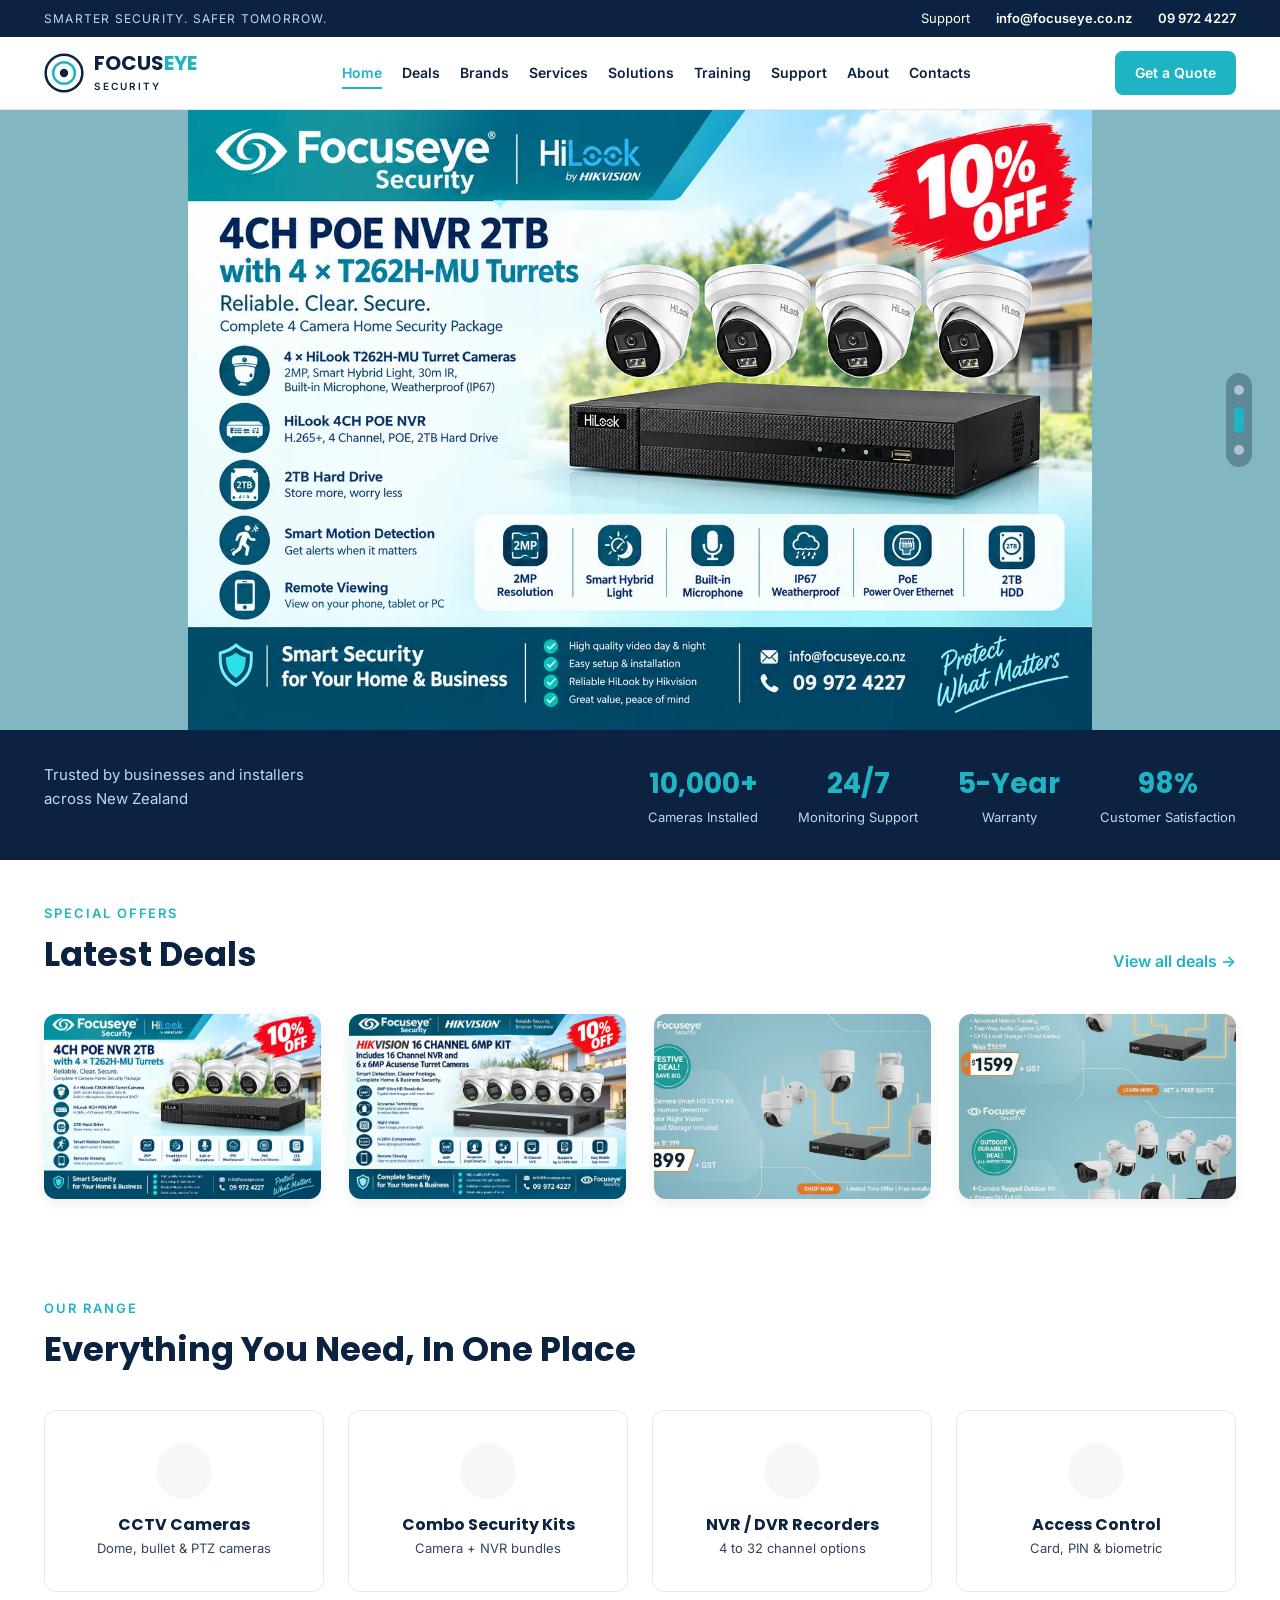
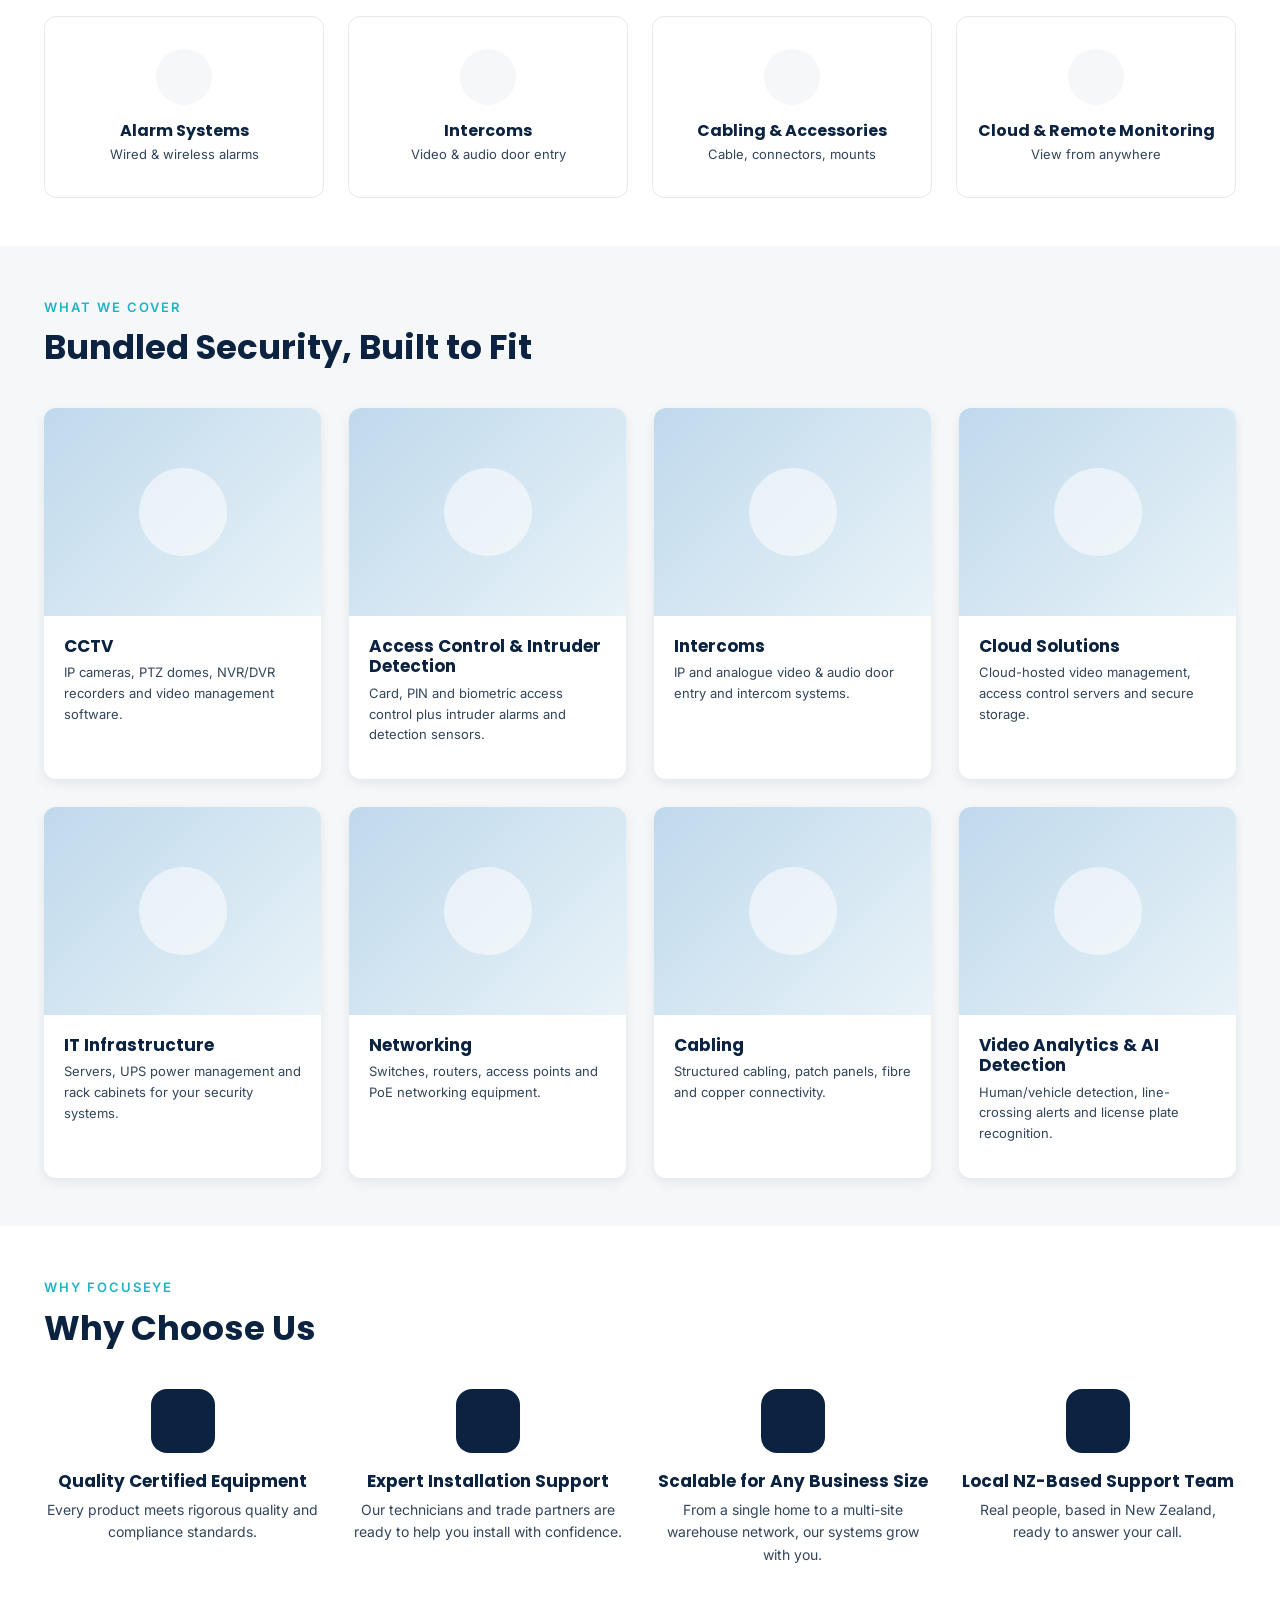
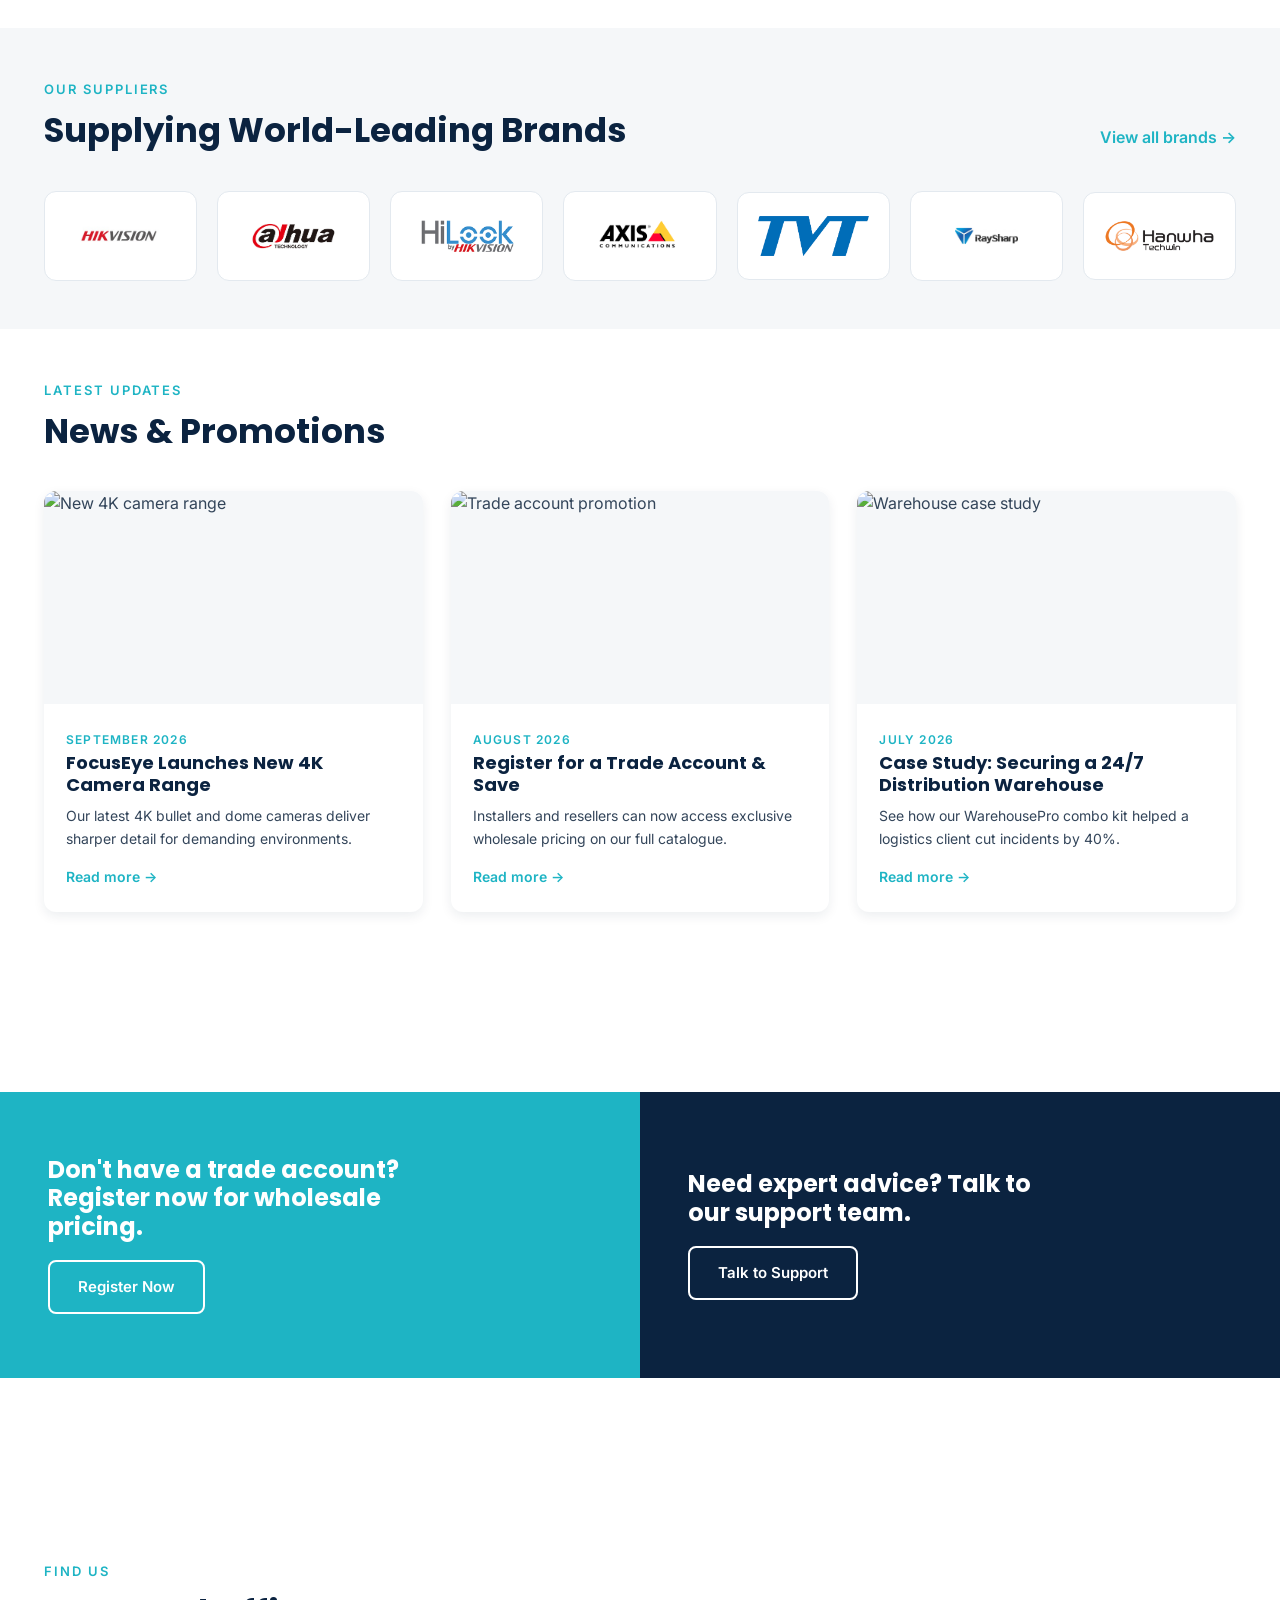
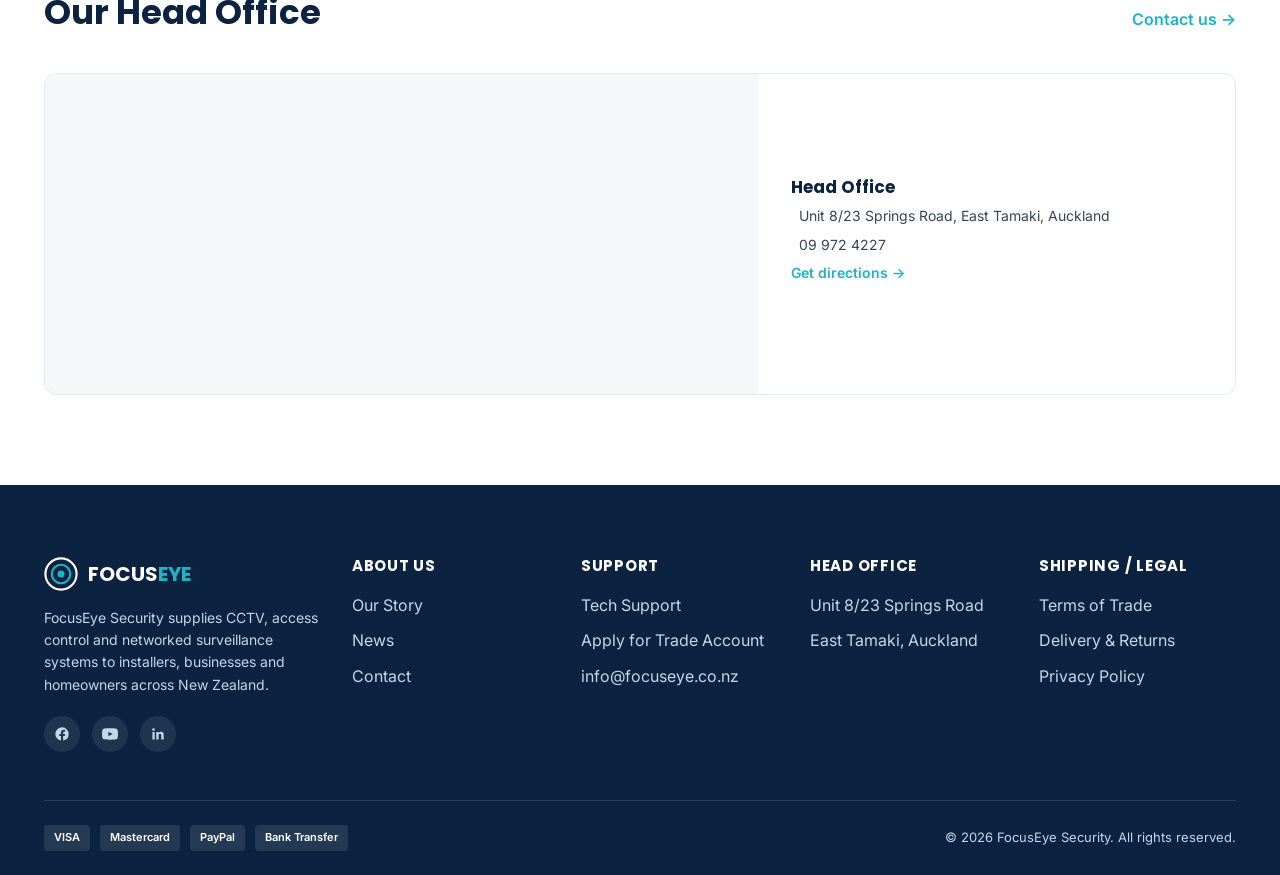
==== commit a197620d: "Switch site domain to focuseyesecurity.co.nz and remove unused files - Point sitemap, robots.txt, ca" ====
--- a/index.html
+++ b/index.html
@@ -8,14 +8,14 @@
 <link rel="preconnect" href="https://fonts.googleapis.com">
 <link rel="preconnect" href="https://fonts.gstatic.com" crossorigin>
 <link href="https://fonts.googleapis.com/css2?family=Poppins:wght@600;700&family=Inter:wght@400;500;600;700&display=swap" rel="stylesheet">
-<link rel="canonical" href="https://focuseye.co.nz/">
+<link rel="canonical" href="https://focuseyesecurity.co.nz/">
 <meta property="og:type" content="website">
 <meta property="og:site_name" content="FocusEye Security">
 <meta property="og:locale" content="en_NZ">
 <meta property="og:title" content="CCTV &amp; Security Systems Auckland | FocusEye Security">
 <meta property="og:description" content="CCTV cameras, security camera kits, NVR/DVR recorders, access control and alarms — supplied and installed across Auckland and New Zealand by FocusEye Security.">
-<meta property="og:url" content="https://focuseye.co.nz/">
-<meta property="og:image" content="https://focuseye.co.nz/assets/img/og-image.jpg">
+<meta property="og:url" content="https://focuseyesecurity.co.nz/">
+<meta property="og:image" content="https://focuseyesecurity.co.nz/assets/img/og-image.jpg">
 <meta property="og:image:width" content="1200">
 <meta property="og:image:height" content="630">
 <meta name="twitter:card" content="summary_large_image">
@@ -23,11 +23,11 @@
 {
   "@context": "https://schema.org",
   "@type": "LocalBusiness",
-  "@id": "https://focuseye.co.nz/#business",
+  "@id": "https://focuseyesecurity.co.nz/#business",
   "name": "FocusEye Security",
-  "url": "https://focuseye.co.nz/",
-  "logo": "https://focuseye.co.nz/apple-touch-icon.png",
-  "image": "https://focuseye.co.nz/assets/img/og-image.jpg",
+  "url": "https://focuseyesecurity.co.nz/",
+  "logo": "https://focuseyesecurity.co.nz/apple-touch-icon.png",
+  "image": "https://focuseyesecurity.co.nz/assets/img/og-image.jpg",
   "description": "CCTV cameras, security camera kits, access control, alarms and intercoms supplied and installed across Auckland and New Zealand.",
   "telephone": "+64 9 972 4227",
   "email": "info@focuseye.co.nz",
@@ -74,11 +74,11 @@
 {
   "@context": "https://schema.org",
   "@type": "WebSite",
-  "@id": "https://focuseye.co.nz/#website",
+  "@id": "https://focuseyesecurity.co.nz/#website",
   "name": "FocusEye Security",
-  "url": "https://focuseye.co.nz/",
+  "url": "https://focuseyesecurity.co.nz/",
   "publisher": {
-    "@id": "https://focuseye.co.nz/#business"
+    "@id": "https://focuseyesecurity.co.nz/#business"
   }
 }
 </script>
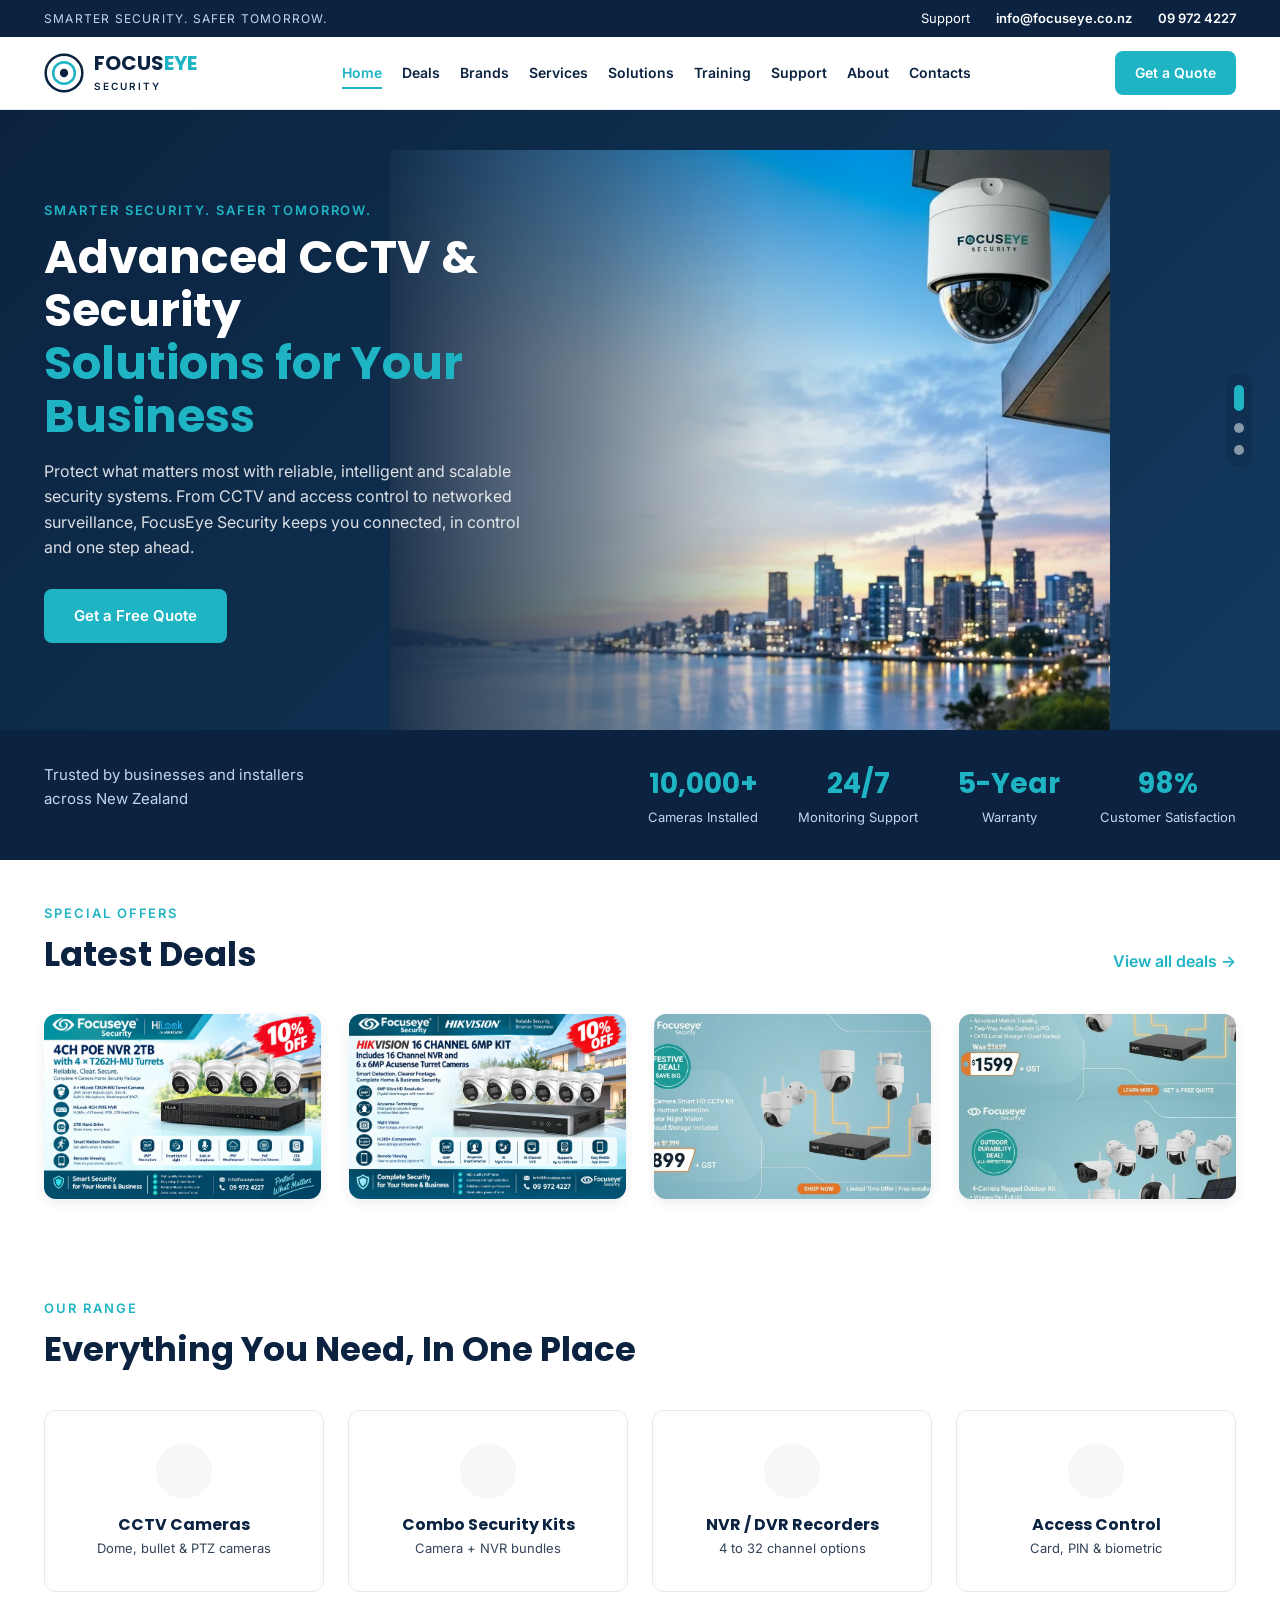
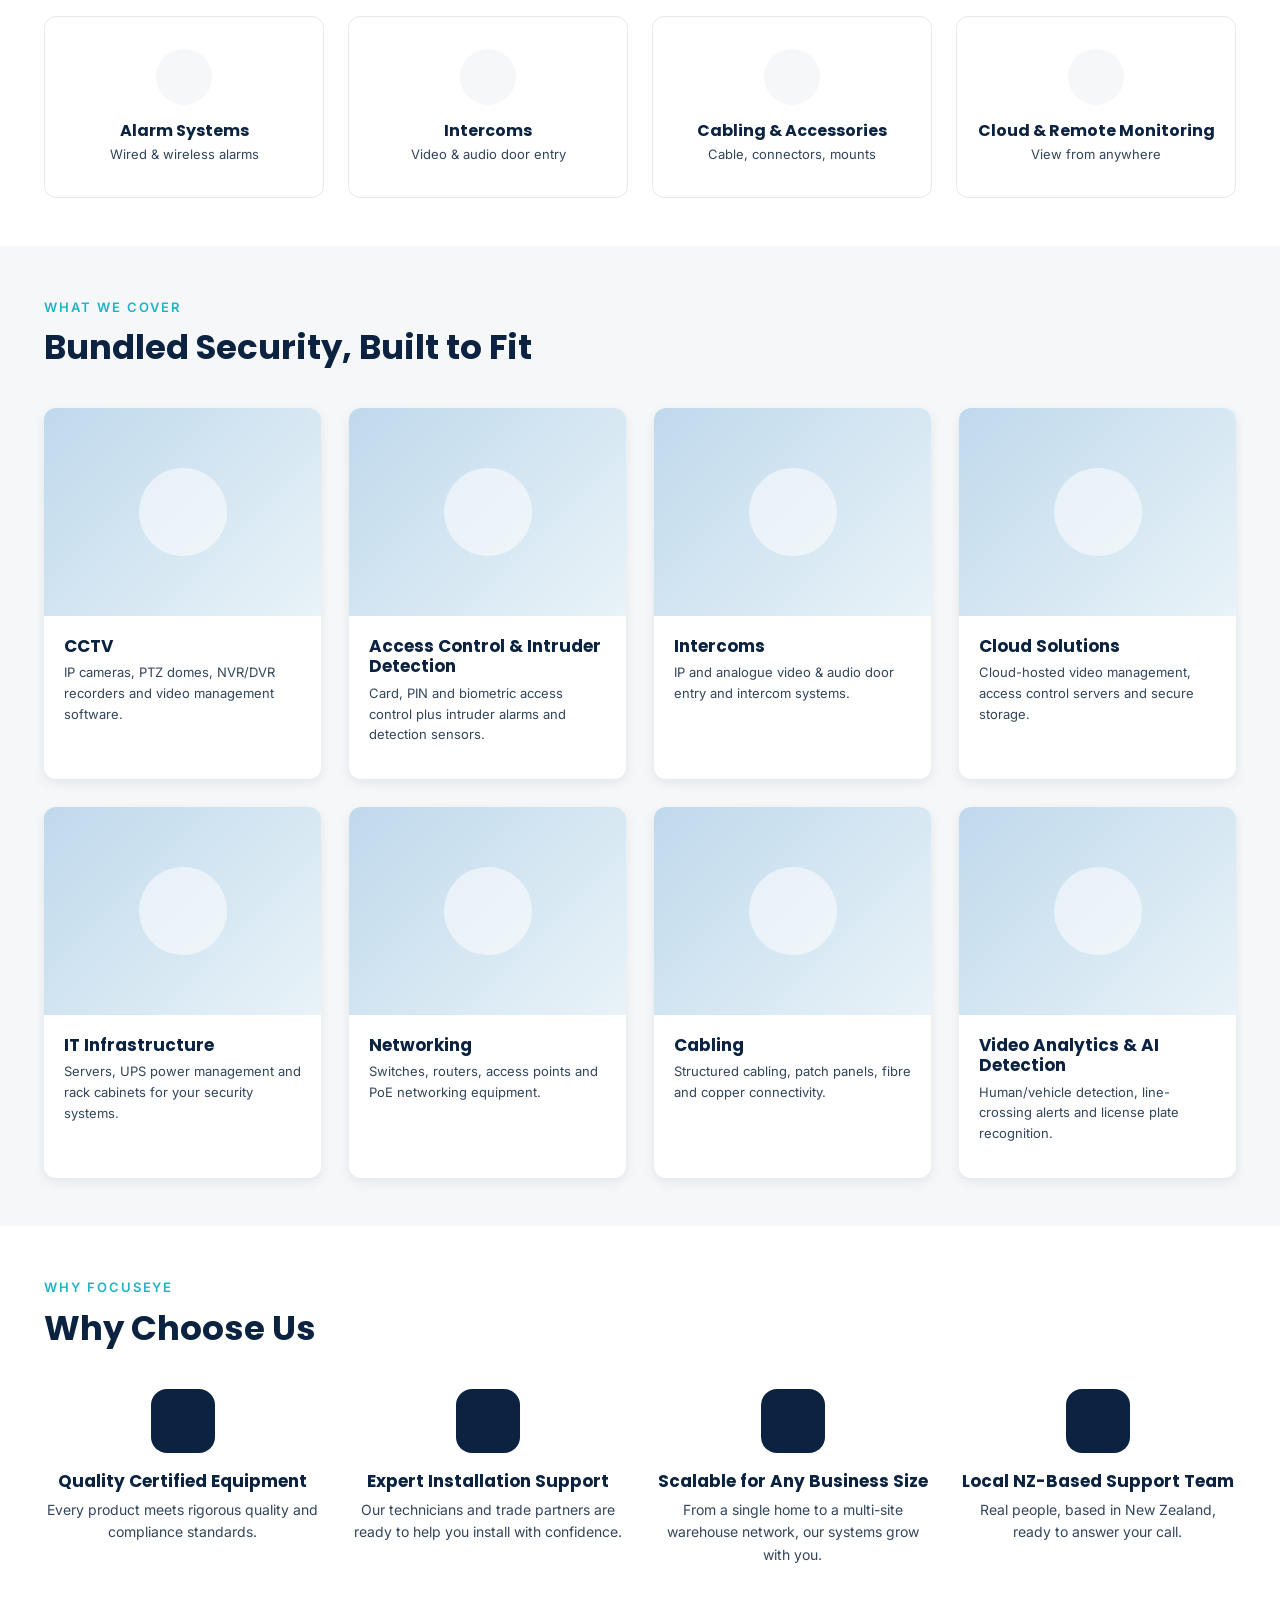
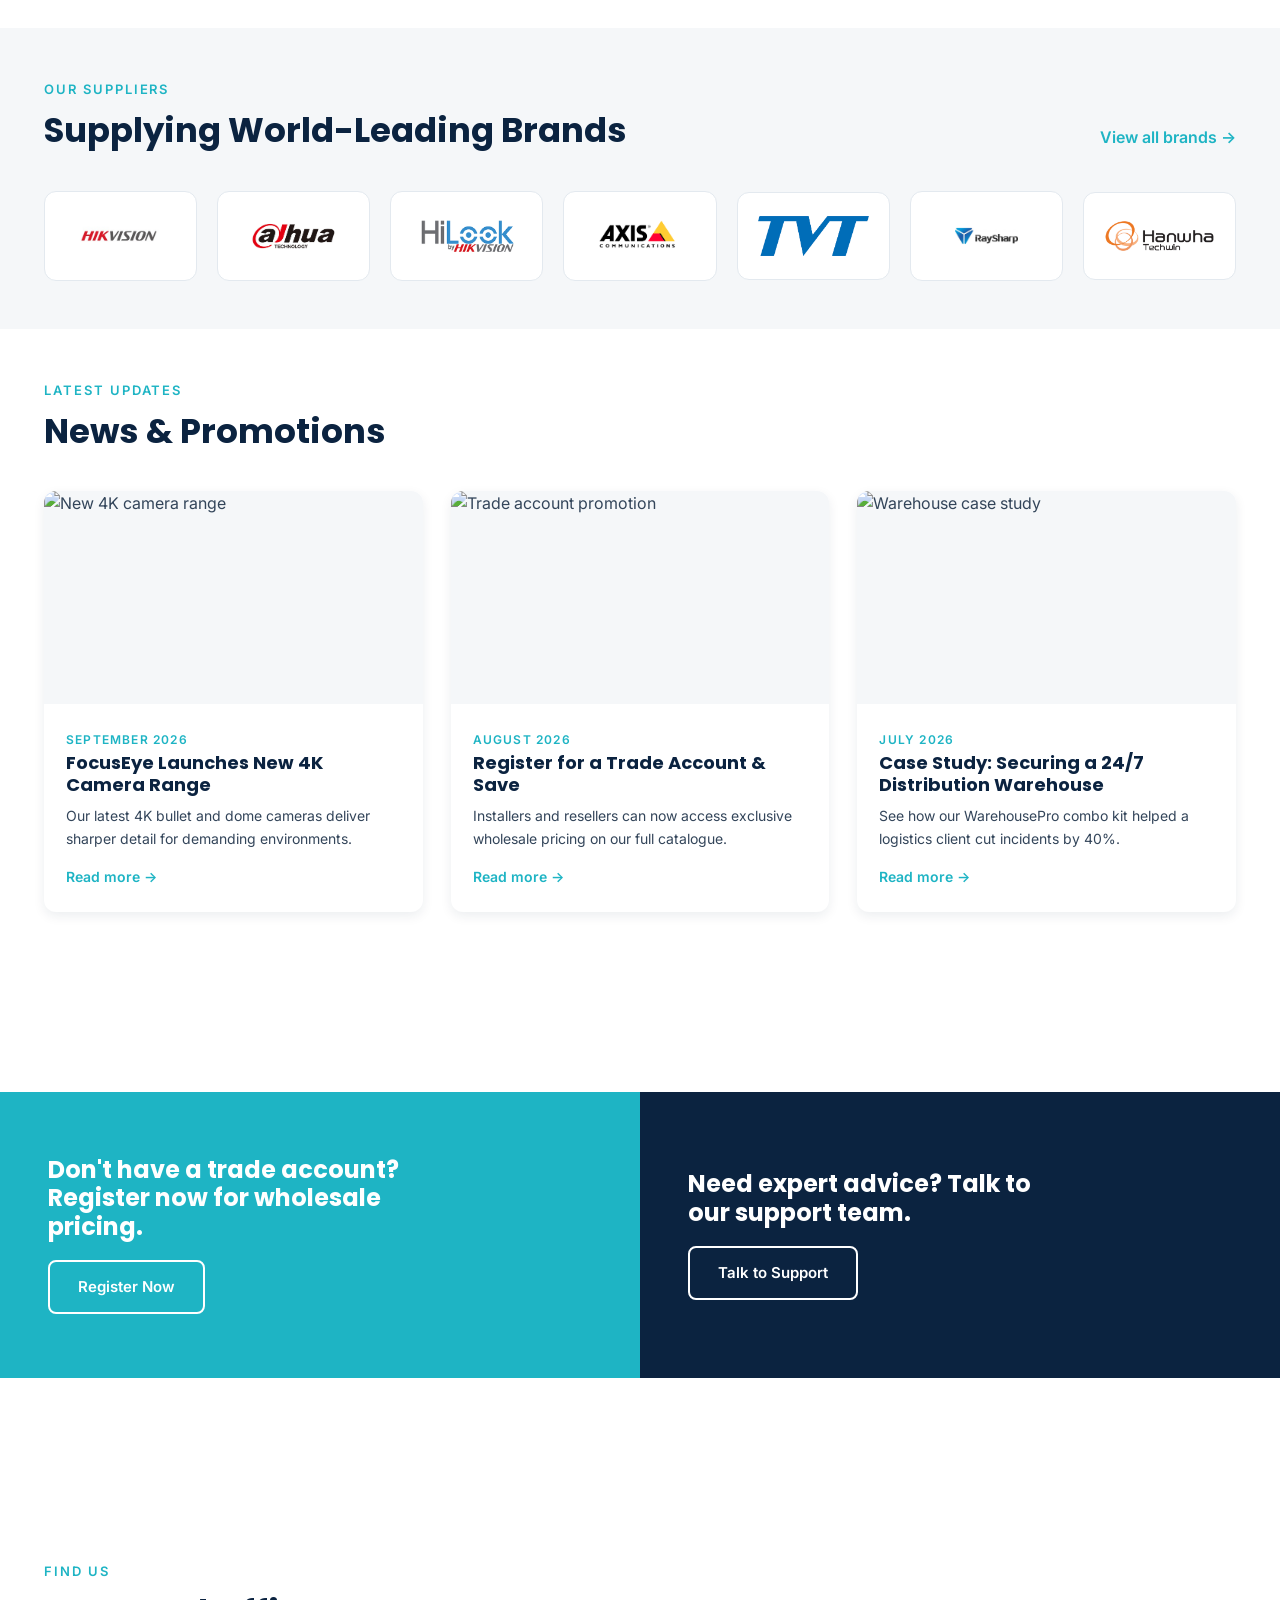
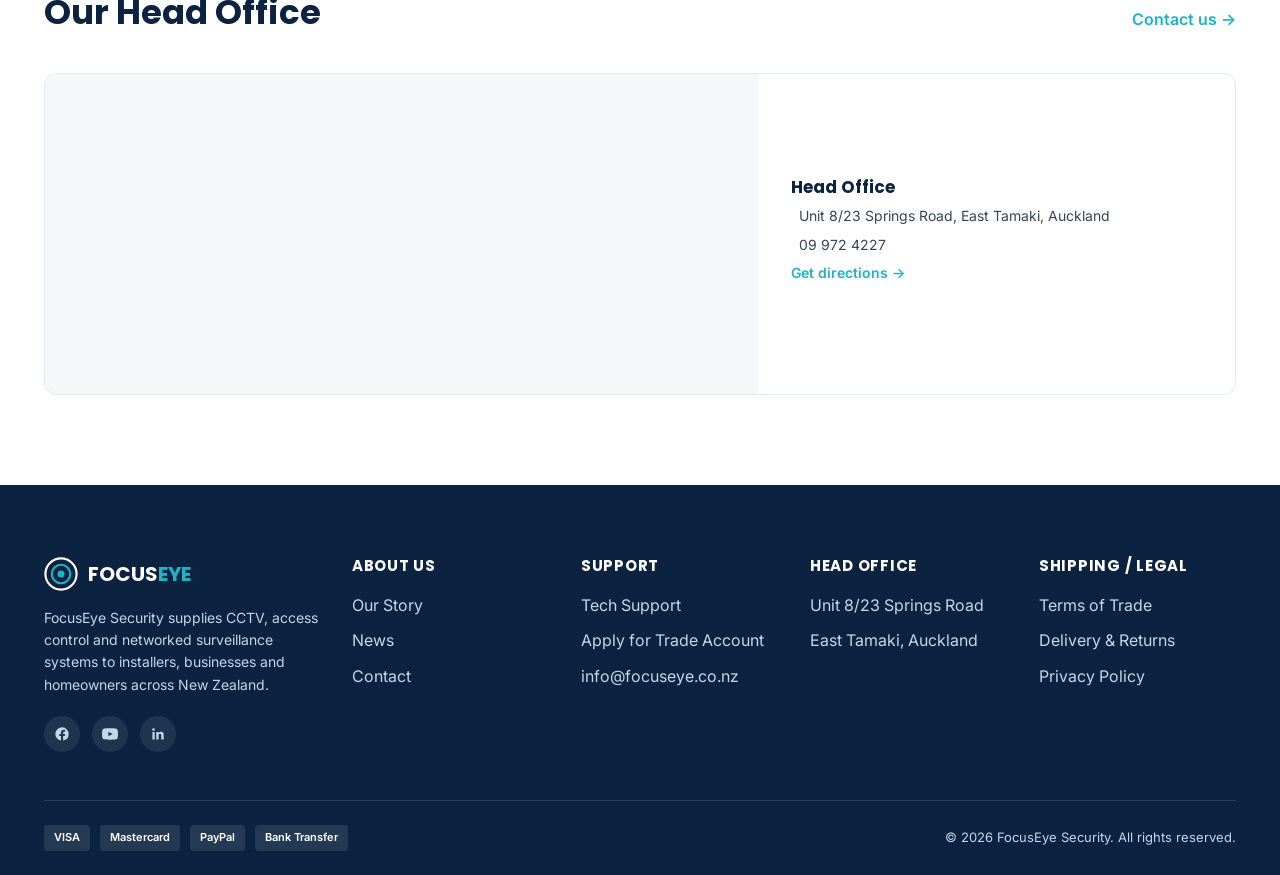
==== commit 264aa664: "Rename images to SEO-friendly descriptive filenames - Hero, deal banner and OG images get keyword-de" ====
--- a/index.html
+++ b/index.html
@@ -15,7 +15,7 @@
 <meta property="og:title" content="CCTV &amp; Security Systems Auckland | FocusEye Security">
 <meta property="og:description" content="CCTV cameras, security camera kits, NVR/DVR recorders, access control and alarms — supplied and installed across Auckland and New Zealand by FocusEye Security.">
 <meta property="og:url" content="https://focuseyesecurity.co.nz/">
-<meta property="og:image" content="https://focuseyesecurity.co.nz/assets/img/og-image.jpg">
+<meta property="og:image" content="https://focuseyesecurity.co.nz/assets/img/focuseye-security-cctv-nz.jpg">
 <meta property="og:image:width" content="1200">
 <meta property="og:image:height" content="630">
 <meta name="twitter:card" content="summary_large_image">
@@ -27,7 +27,7 @@
   "name": "FocusEye Security",
   "url": "https://focuseyesecurity.co.nz/",
   "logo": "https://focuseyesecurity.co.nz/apple-touch-icon.png",
-  "image": "https://focuseyesecurity.co.nz/assets/img/og-image.jpg",
+  "image": "https://focuseyesecurity.co.nz/assets/img/focuseye-security-cctv-nz.jpg",
   "description": "CCTV cameras, security camera kits, access control, alarms and intercoms supplied and installed across Auckland and New Zealand.",
   "telephone": "+64 9 972 4227",
   "email": "info@focuseye.co.nz",
@@ -146,7 +146,7 @@
     <div class="hero-slide hero-slide-navy">
       <div class="hero-slide-graphic graphic-lg">
         <div class="graphic-frame">
-          <img src="assets/img/hero-photo.webp" alt="FocusEye Security dome camera overlooking a city skyline at dusk">
+          <img src="assets/img/cctv-dome-camera-city-skyline-dusk.webp" alt="FocusEye Security dome camera overlooking a city skyline at dusk">
         </div>
       </div>
       <div class="container hero-slide-row">
@@ -163,7 +163,7 @@
 
     <!-- Slide 2: Ultimate Home Package deal banner (image only) -->
     <div class="hero-slide hero-slide-image-only">
-      <img src="assets/img/Deales/deal-home-package.webp" alt="Ultimate Home Package — 8-Camera 4K Ultra HD System, $1,599 + GST.">
+      <img src="assets/img/deals/ultimate-home-cctv-package-8-camera-4k.webp" alt="Ultimate Home Package — 8-Camera 4K Ultra HD System, $1,599 + GST.">
     </div>
 
     <!-- Slide 3: Trust / brand message (navy background) -->
@@ -185,7 +185,7 @@
         </div>
         <div class="hero-slide-graphic">
           <div class="graphic-frame">
-            <img src="assets/img/hero-photo1.webp" alt="FocusEye Security dome camera overlooking a city skyline">
+            <img src="assets/img/cctv-security-camera-city-skyline.webp" alt="FocusEye Security dome camera overlooking a city skyline">
           </div>
           <div class="floating-badge badge-1"><i data-lucide="shield-check" width="16" height="16"></i> Certified Equipment</div>
           <div class="floating-badge badge-2"><i data-lucide="headset" width="16" height="16"></i> 24/7 NZ Support</div>
@@ -221,7 +221,7 @@
       </div>
       <a href="deals.html" class="view-all">View all deals &rarr;</a>
     </div>
-    <!-- Shows the 4 most recent images from assets/img/MainDeales — see js/script.js -->
+    <!-- Shows the 4 most recent images from assets/img/deals-gallery — see js/script.js -->
     <div class="deals-gallery deals-gallery-home" id="home-deals-gallery" data-deals-gallery="4">
       <p class="deals-gallery-empty">Loading deals&hellip;</p>
     </div>
@@ -397,13 +397,13 @@
       <a href="brands.html" class="view-all">View all brands &rarr;</a>
     </div>
     <div class="brand-strip">
-      <div class="brand-logo"><img loading="lazy" decoding="async" src="assets/img/brands/partner-hikvision.png" alt="Hikvision"></div>
-      <div class="brand-logo"><img loading="lazy" decoding="async" src="assets/img/brands/partner-dahua.png" alt="Dahua"></div>
-      <div class="brand-logo"><img loading="lazy" decoding="async" src="assets/img/brands/partner-hilook.png" alt="Hilook"></div>
-      <div class="brand-logo"><img loading="lazy" decoding="async" src="assets/img/brands/partner-axis.png" alt="Axis Communications"></div>
-      <div class="brand-logo"><img loading="lazy" decoding="async" src="assets/img/brands/partner-tvt.png" alt="TVT"></div>
-      <div class="brand-logo"><img loading="lazy" decoding="async" src="assets/img/brands/partner-raysharp.png" alt="RaySharp"></div>
-      <div class="brand-logo"><img loading="lazy" decoding="async" src="assets/img/brands/partner-hanwha.png" alt="Hanwha Techwin"></div>
+      <div class="brand-logo"><img loading="lazy" decoding="async" src="assets/img/brands/hikvision-logo.png" alt="Hikvision"></div>
+      <div class="brand-logo"><img loading="lazy" decoding="async" src="assets/img/brands/dahua-logo.png" alt="Dahua"></div>
+      <div class="brand-logo"><img loading="lazy" decoding="async" src="assets/img/brands/hilook-logo.png" alt="Hilook"></div>
+      <div class="brand-logo"><img loading="lazy" decoding="async" src="assets/img/brands/axis-logo.png" alt="Axis Communications"></div>
+      <div class="brand-logo"><img loading="lazy" decoding="async" src="assets/img/brands/tvt-logo.png" alt="TVT"></div>
+      <div class="brand-logo"><img loading="lazy" decoding="async" src="assets/img/brands/raysharp-logo.png" alt="RaySharp"></div>
+      <div class="brand-logo"><img loading="lazy" decoding="async" src="assets/img/brands/hanwha-logo.png" alt="Hanwha Techwin"></div>
     </div>
   </div>
 </section>
--- a/css/styles.css
+++ b/css/styles.css
@@ -679,7 +679,7 @@
 @media (max-width: 1024px) { .card-grid { grid-template-columns: repeat(2, 1fr); } }
 @media (max-width: 640px) { .card-grid { grid-template-columns: 1fr; } }
 
-/* ---------- Deals Gallery (dynamic, from assets/img/MainDeales) ---------- */
+/* ---------- Deals Gallery (dynamic, from assets/img/deals-gallery) ---------- */
 .deals-gallery {
   display: grid;
   grid-template-columns: repeat(3, 1fr);
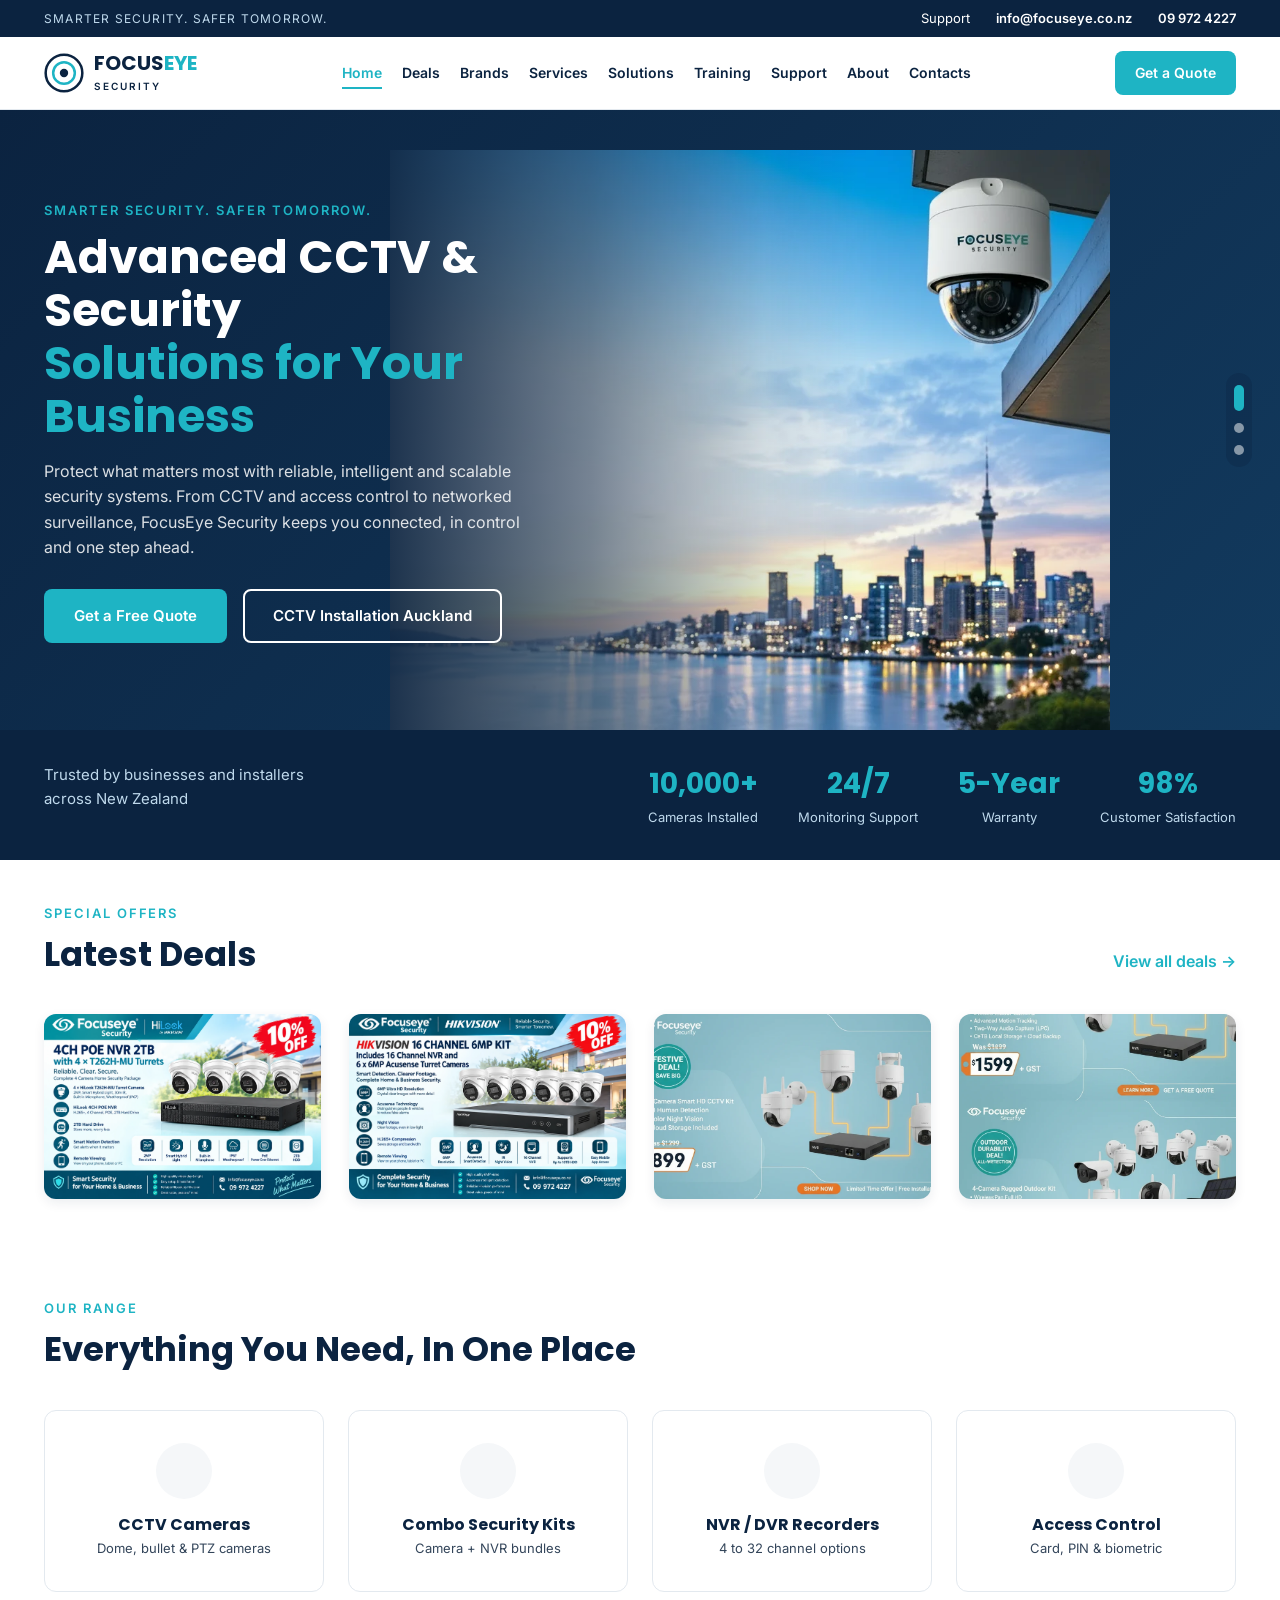
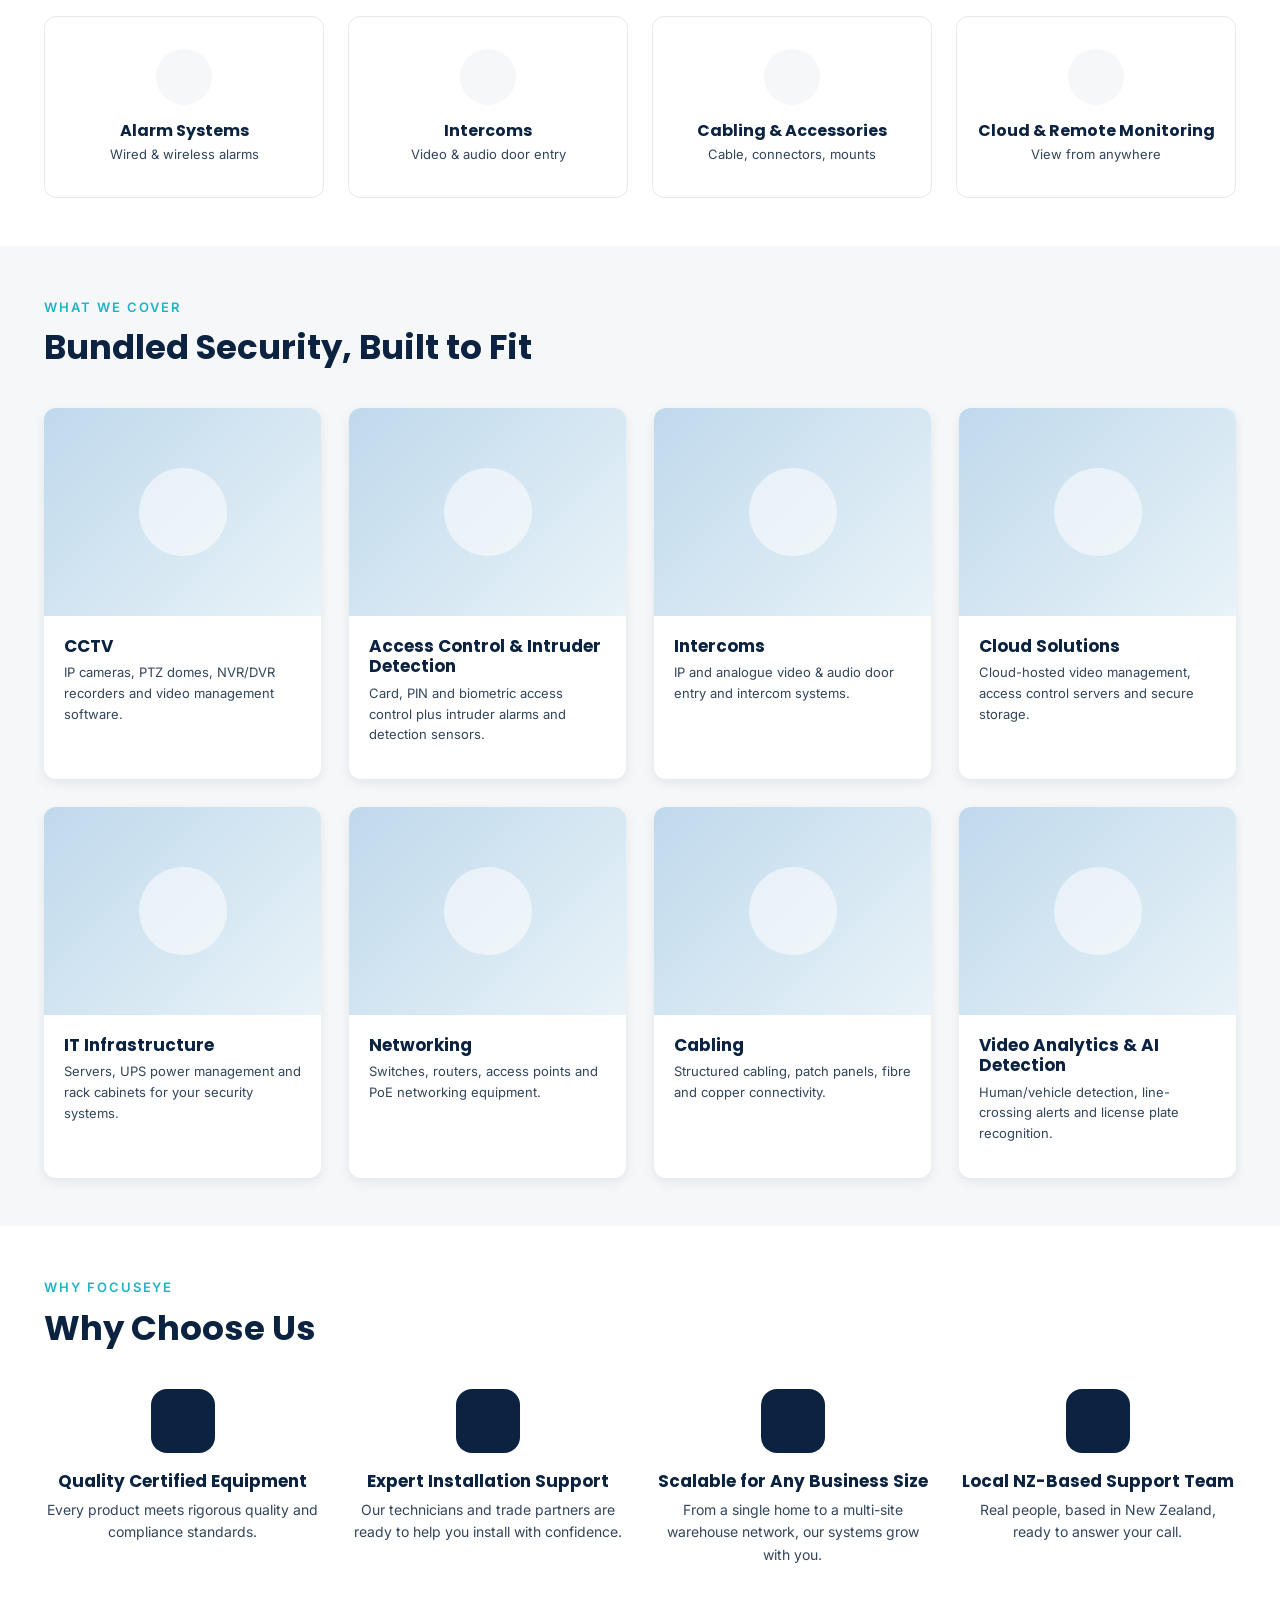
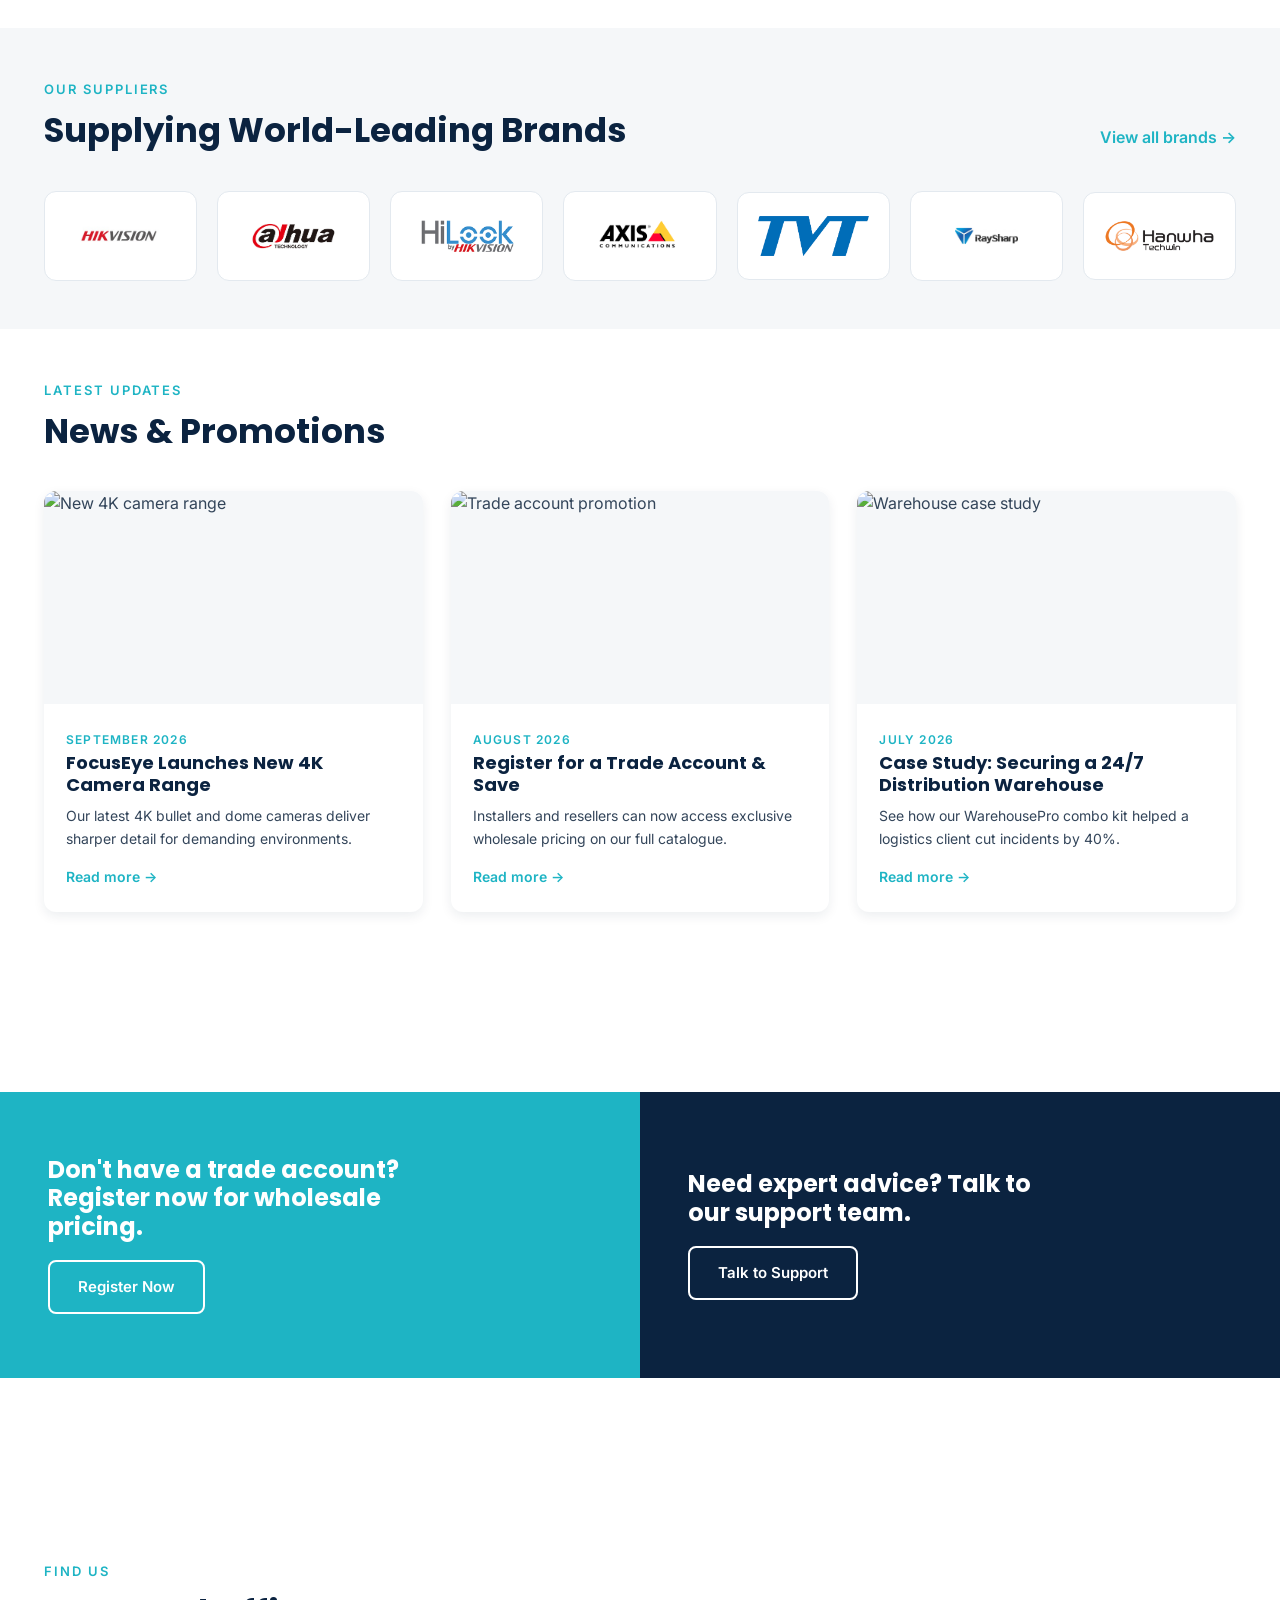
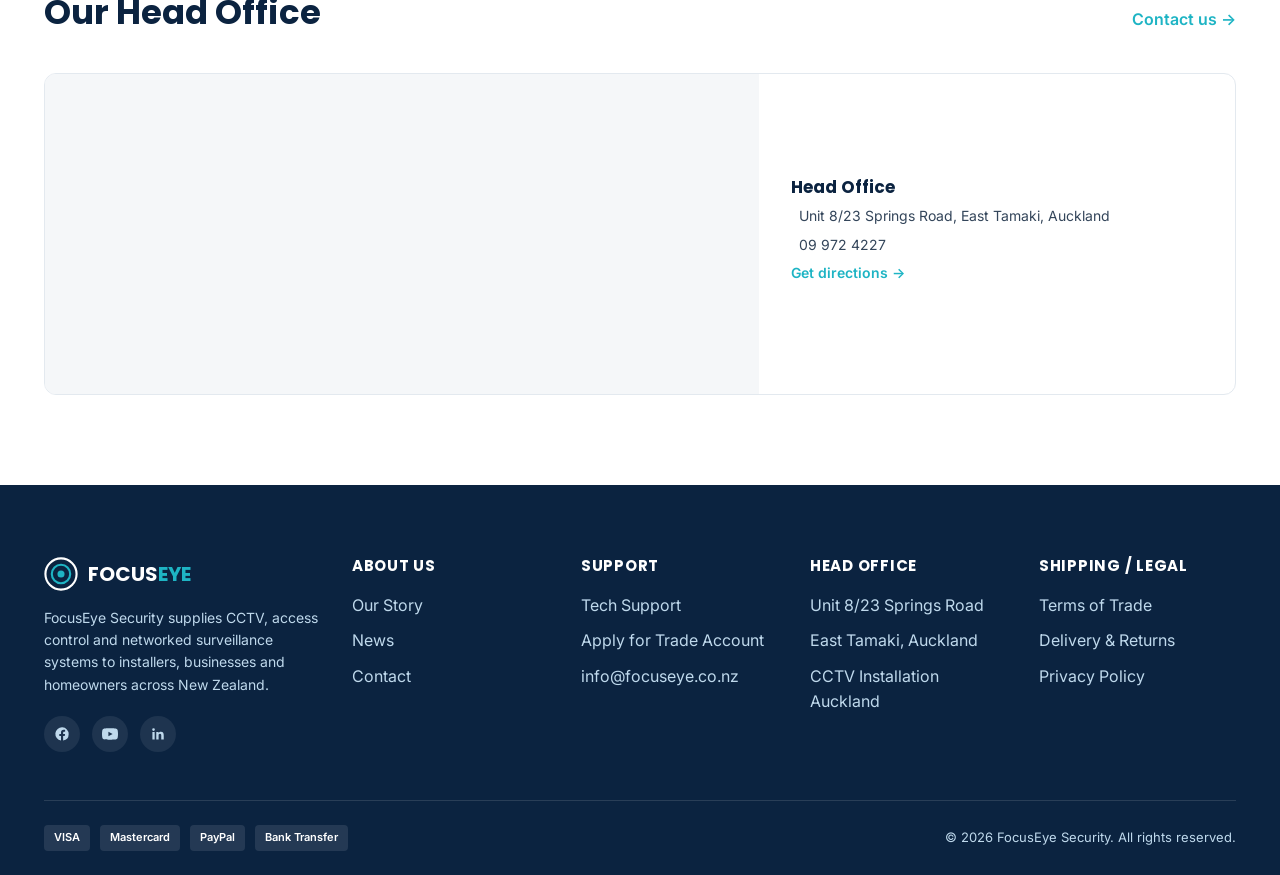
==== commit 78ea083d: "Add CCTV Installation Auckland landing page and clean internal URLs - New /cctv-installation-aucklan" ====
--- a/index.html
+++ b/index.html
@@ -95,7 +95,7 @@
   <div class="container">
     <span class="utility-tagline">Smarter Security. Safer Tomorrow.</span>
     <div class="utility-links">
-      <a href="contact.html">Support</a>
+      <a href="/contact">Support</a>
       <a href="mailto:info@focuseye.co.nz" class="utility-phone"><i data-lucide="mail" width="14" height="14"></i> info@focuseye.co.nz</a>
       <a href="tel:099724227" class="utility-phone"><i data-lucide="phone" width="14" height="14"></i> 09 972 4227</a>
     </div>
@@ -105,7 +105,7 @@
 <!-- ================= MAIN NAV ================= -->
 <header class="main-nav">
   <div class="container">
-    <a href="index.html" class="logo" aria-label="FocusEye Security home">
+    <a href="/" class="logo" aria-label="FocusEye Security home">
       <svg class="logo-icon" viewBox="0 0 48 48" fill="none" xmlns="http://www.w3.org/2000/svg">
         <circle cx="24" cy="24" r="22" stroke="#0B2340" stroke-width="3"/>
         <circle cx="24" cy="24" r="13" stroke="#1EB4C4" stroke-width="3"/>
@@ -119,20 +119,20 @@
 
     <nav>
       <ul class="nav-links">
-        <li><a href="index.html" class="active">Home</a></li>
-        <li><a href="deals.html">Deals</a></li>
-        <li><a href="brands.html">Brands</a></li>
-        <li><a href="services.html">Services</a></li>
-        <li><a href="solutions.html">Solutions</a></li>
-        <li><a href="training.html">Training</a></li>
-        <li><a href="contact.html">Support</a></li>
-        <li><a href="about.html">About</a></li>
-        <li><a href="contact.html">Contacts</a></li>
+        <li><a href="/" class="active">Home</a></li>
+        <li><a href="/deals">Deals</a></li>
+        <li><a href="/brands">Brands</a></li>
+        <li><a href="/services">Services</a></li>
+        <li><a href="/solutions">Solutions</a></li>
+        <li><a href="/training">Training</a></li>
+        <li><a href="/contact">Support</a></li>
+        <li><a href="/about">About</a></li>
+        <li><a href="/contact">Contacts</a></li>
       </ul>
     </nav>
 
     <div class="nav-actions">
-      <a href="contact.html" class="btn btn-primary btn-sm">Get a Quote</a>
+      <a href="/contact" class="btn btn-primary btn-sm">Get a Quote</a>
       <button class="hamburger" aria-label="Toggle menu" aria-expanded="false"><i data-lucide="menu" width="26" height="26"></i></button>
     </div>
   </div>
@@ -155,7 +155,8 @@
           <h1>Advanced CCTV &amp; Security<span class="highlight">Solutions for Your Business</span></h1>
           <p>Protect what matters most with reliable, intelligent and scalable security systems. From CCTV and access control to networked surveillance, FocusEye Security keeps you connected, in control and one step ahead.</p>
           <div class="hero-slide-ctas">
-            <a href="contact.html" class="btn btn-primary">Get a Free Quote</a>
+            <a href="/contact" class="btn btn-primary">Get a Free Quote</a>
+            <a href="/cctv-installation-auckland" class="btn btn-outline-light">CCTV Installation Auckland</a>
           </div>
         </div>
       </div>
@@ -174,8 +175,8 @@
           <h2>Quality Certified.<span class="highlight">Locally Supported.</span></h2>
           <p>We supply world-leading CCTV and security brands, backed by a local New Zealand team who actually answer the phone — from first quote to ongoing support.</p>
           <div class="hero-slide-ctas">
-            <a href="brands.html" class="btn btn-primary">View Our Brands</a>
-            <a href="about.html" class="btn btn-outline-light">About Us</a>
+            <a href="/brands" class="btn btn-primary">View Our Brands</a>
+            <a href="/about" class="btn btn-outline-light">About Us</a>
           </div>
           <div class="hero-slide-stats">
             <div class="stat"><span class="num">10,000+</span><span class="label">Cameras Installed</span></div>
@@ -219,7 +220,7 @@
         <span class="eyebrow">Special Offers</span>
         <h2>Latest Deals</h2>
       </div>
-      <a href="deals.html" class="view-all">View all deals &rarr;</a>
+      <a href="/deals" class="view-all">View all deals &rarr;</a>
     </div>
     <!-- Shows the 4 most recent images from assets/img/deals-gallery — see js/script.js -->
     <div class="deals-gallery deals-gallery-home" id="home-deals-gallery" data-deals-gallery="4">
@@ -292,56 +293,56 @@
       </div>
     </div>
     <div class="card-grid">
-      <a class="product-card" href="capabilities.html#cctv">
+      <a class="product-card" href="/capabilities#cctv">
         <div class="thumb thumb-icon"><div class="icon-wrap"><i data-lucide="camera" width="48" height="48"></i></div></div>
         <div class="body">
           <h3>CCTV</h3>
           <p class="spec">IP cameras, PTZ domes, NVR/DVR recorders and video management software.</p>
         </div>
       </a>
-      <a class="product-card" href="capabilities.html#access-control">
+      <a class="product-card" href="/capabilities#access-control">
         <div class="thumb thumb-icon"><div class="icon-wrap"><i data-lucide="shield-alert" width="48" height="48"></i></div></div>
         <div class="body">
           <h3>Access Control &amp; Intruder Detection</h3>
           <p class="spec">Card, PIN and biometric access control plus intruder alarms and detection sensors.</p>
         </div>
       </a>
-      <a class="product-card" href="capabilities.html#intercoms">
+      <a class="product-card" href="/capabilities#intercoms">
         <div class="thumb thumb-icon"><div class="icon-wrap"><i data-lucide="phone-call" width="48" height="48"></i></div></div>
         <div class="body">
           <h3>Intercoms</h3>
           <p class="spec">IP and analogue video &amp; audio door entry and intercom systems.</p>
         </div>
       </a>
-      <a class="product-card" href="capabilities.html#cloud-solutions">
+      <a class="product-card" href="/capabilities#cloud-solutions">
         <div class="thumb thumb-icon"><div class="icon-wrap"><i data-lucide="cloud" width="48" height="48"></i></div></div>
         <div class="body">
           <h3>Cloud Solutions</h3>
           <p class="spec">Cloud-hosted video management, access control servers and secure storage.</p>
         </div>
       </a>
-      <a class="product-card" href="capabilities.html#it-infrastructure">
+      <a class="product-card" href="/capabilities#it-infrastructure">
         <div class="thumb thumb-icon"><div class="icon-wrap"><i data-lucide="server" width="48" height="48"></i></div></div>
         <div class="body">
           <h3>IT Infrastructure</h3>
           <p class="spec">Servers, UPS power management and rack cabinets for your security systems.</p>
         </div>
       </a>
-      <a class="product-card" href="capabilities.html#networking">
+      <a class="product-card" href="/capabilities#networking">
         <div class="thumb thumb-icon"><div class="icon-wrap"><i data-lucide="network" width="48" height="48"></i></div></div>
         <div class="body">
           <h3>Networking</h3>
           <p class="spec">Switches, routers, access points and PoE networking equipment.</p>
         </div>
       </a>
-      <a class="product-card" href="capabilities.html#cabling">
+      <a class="product-card" href="/capabilities#cabling">
         <div class="thumb thumb-icon"><div class="icon-wrap"><i data-lucide="cable" width="48" height="48"></i></div></div>
         <div class="body">
           <h3>Cabling</h3>
           <p class="spec">Structured cabling, patch panels, fibre and copper connectivity.</p>
         </div>
       </a>
-      <a class="product-card" href="capabilities.html#video-analytics">
+      <a class="product-card" href="/capabilities#video-analytics">
         <div class="thumb thumb-icon"><div class="icon-wrap"><i data-lucide="scan-eye" width="48" height="48"></i></div></div>
         <div class="body">
           <h3>Video Analytics &amp; AI Detection</h3>
@@ -394,7 +395,7 @@
         <span class="eyebrow">Our Suppliers</span>
         <h2>Supplying World-Leading Brands</h2>
       </div>
-      <a href="brands.html" class="view-all">View all brands &rarr;</a>
+      <a href="/brands" class="view-all">View all brands &rarr;</a>
     </div>
     <div class="brand-strip">
       <div class="brand-logo"><img loading="lazy" decoding="async" src="assets/img/brands/hikvision-logo.png" alt="Hikvision"></div>
@@ -424,7 +425,7 @@
           <span class="date">September 2026</span>
           <h3>FocusEye Launches New 4K Camera Range</h3>
           <p>Our latest 4K bullet and dome cameras deliver sharper detail for demanding environments.</p>
-          <a href="about.html" class="read-more">Read more &rarr;</a>
+          <a href="/about" class="read-more">Read more &rarr;</a>
         </div>
       </article>
       <article class="news-card">
@@ -433,7 +434,7 @@
           <span class="date">August 2026</span>
           <h3>Register for a Trade Account &amp; Save</h3>
           <p>Installers and resellers can now access exclusive wholesale pricing on our full catalogue.</p>
-          <a href="contact.html" class="read-more">Read more &rarr;</a>
+          <a href="/contact" class="read-more">Read more &rarr;</a>
         </div>
       </article>
       <article class="news-card">
@@ -442,7 +443,7 @@
           <span class="date">July 2026</span>
           <h3>Case Study: Securing a 24/7 Distribution Warehouse</h3>
           <p>See how our WarehousePro combo kit helped a logistics client cut incidents by 40%.</p>
-          <a href="about.html" class="read-more">Read more &rarr;</a>
+          <a href="/about" class="read-more">Read more &rarr;</a>
         </div>
       </article>
     </div>
@@ -453,11 +454,11 @@
 <section class="dual-cta">
   <div class="panel teal">
     <h3>Don't have a trade account? Register now for wholesale pricing.</h3>
-    <a href="contact.html" class="btn btn-outline-light">Register Now</a>
+    <a href="/contact" class="btn btn-outline-light">Register Now</a>
   </div>
   <div class="panel navy">
     <h3>Need expert advice? Talk to our support team.</h3>
-    <a href="contact.html" class="btn btn-outline-light">Talk to Support</a>
+    <a href="/contact" class="btn btn-outline-light">Talk to Support</a>
   </div>
 </section>
 
@@ -469,7 +470,7 @@
         <span class="eyebrow">Find Us</span>
         <h2>Our Head Office</h2>
       </div>
-      <a href="contact.html" class="view-all">Contact us &rarr;</a>
+      <a href="/contact" class="view-all">Contact us &rarr;</a>
     </div>
     <div class="location-grid location-grid--single">
       <div class="location-card">
@@ -513,24 +514,25 @@
       <div class="footer-col">
         <h4>About Us</h4>
         <ul>
-          <li><a href="about.html">Our Story</a></li>
-          <li><a href="about.html">News</a></li>
-          <li><a href="contact.html">Contact</a></li>
+          <li><a href="/about">Our Story</a></li>
+          <li><a href="/about">News</a></li>
+          <li><a href="/contact">Contact</a></li>
         </ul>
       </div>
       <div class="footer-col">
         <h4>Support</h4>
         <ul>
-          <li><a href="contact.html">Tech Support</a></li>
-          <li><a href="contact.html">Apply for Trade Account</a></li>
+          <li><a href="/contact">Tech Support</a></li>
+          <li><a href="/contact">Apply for Trade Account</a></li>
           <li><a href="mailto:info@focuseye.co.nz">info@focuseye.co.nz</a></li>
         </ul>
       </div>
       <div class="footer-col">
         <h4>Head Office</h4>
         <ul>
-          <li><a href="contact.html">Unit 8/23 Springs Road</a></li>
-          <li><a href="contact.html">East Tamaki, Auckland</a></li>
+          <li><a href="/contact">Unit 8/23 Springs Road</a></li>
+          <li><a href="/contact">East Tamaki, Auckland</a></li>
+          <li><a href="/cctv-installation-auckland">CCTV Installation Auckland</a></li>
         </ul>
       </div>
       <div class="footer-col">
--- a/css/styles.css
+++ b/css/styles.css
@@ -1286,3 +1286,34 @@
   border-radius: 4px;
   margin-left: 8px;
 }
+
+/* ---------- Landing Pages (CCTV Installation Auckland) ---------- */
+.cta-row { display: flex; flex-wrap: wrap; gap: 12px; }
+.faq-list { max-width: 820px; }
+.faq-list details {
+  background: var(--white);
+  border: 1px solid var(--border-light);
+  border-radius: var(--radius-card);
+  margin-bottom: 12px;
+}
+.faq-list summary {
+  cursor: pointer;
+  list-style: none;
+  padding: 18px 48px 18px 22px;
+  font-family: var(--font-heading);
+  font-weight: 600;
+  color: var(--navy);
+  position: relative;
+}
+.faq-list summary::-webkit-details-marker { display: none; }
+.faq-list summary::after {
+  content: "+";
+  position: absolute;
+  right: 22px;
+  top: 50%;
+  transform: translateY(-50%);
+  font-size: 22px;
+  color: var(--teal);
+}
+.faq-list details[open] summary::after { content: "\2212"; }
+.faq-list details p { padding: 0 22px 20px; margin: 0; }
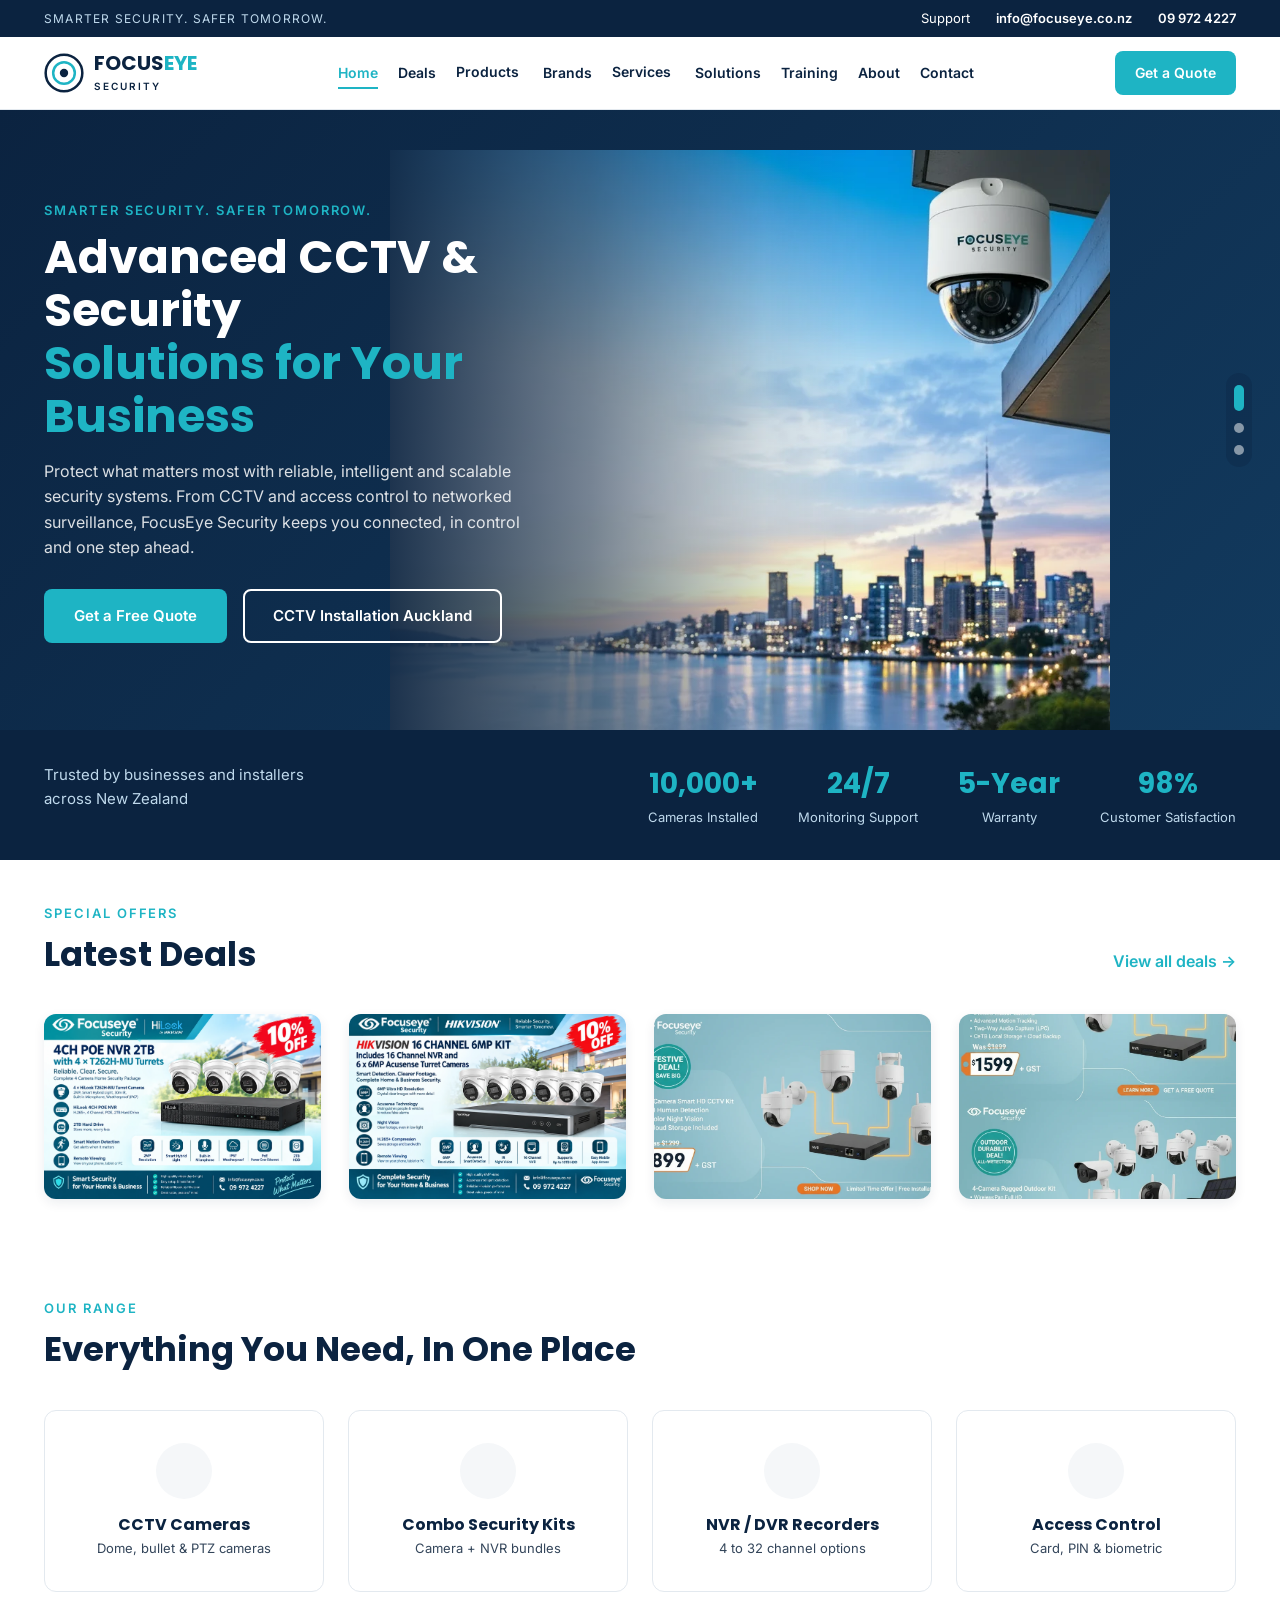
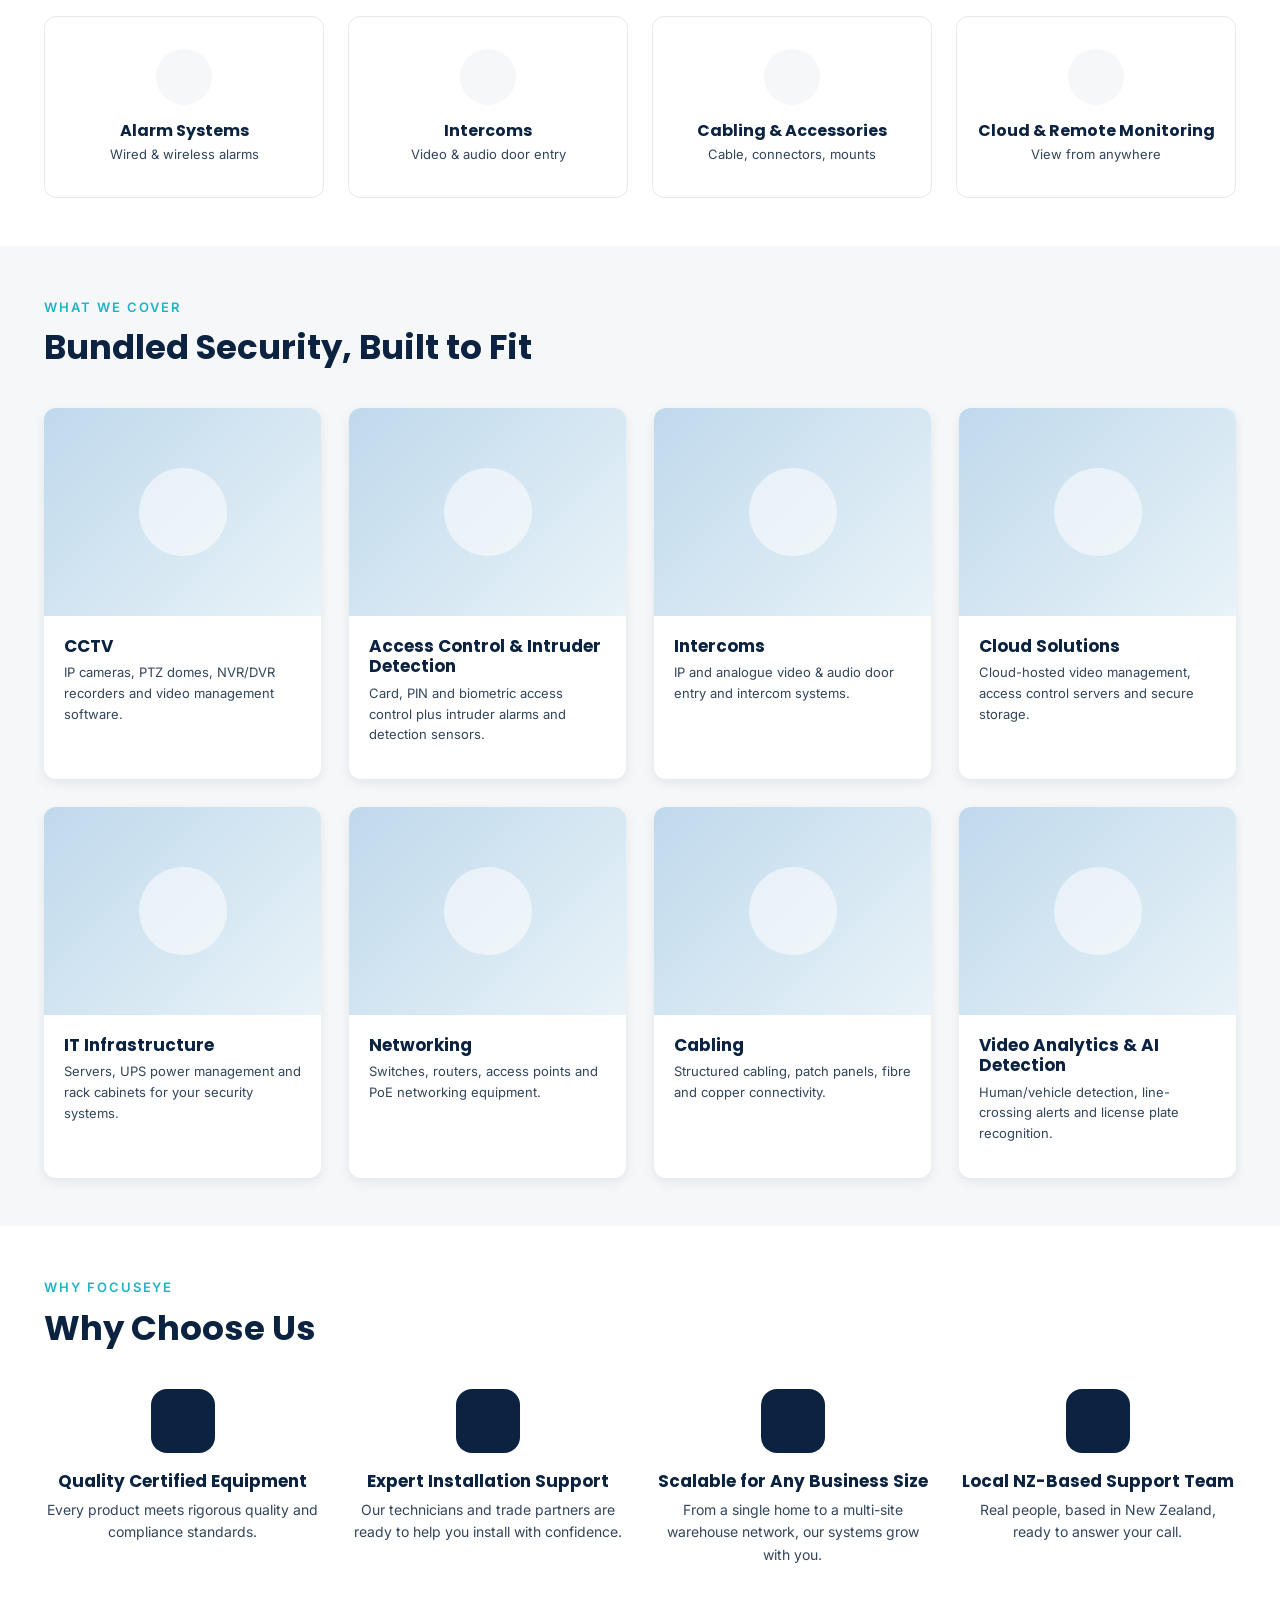
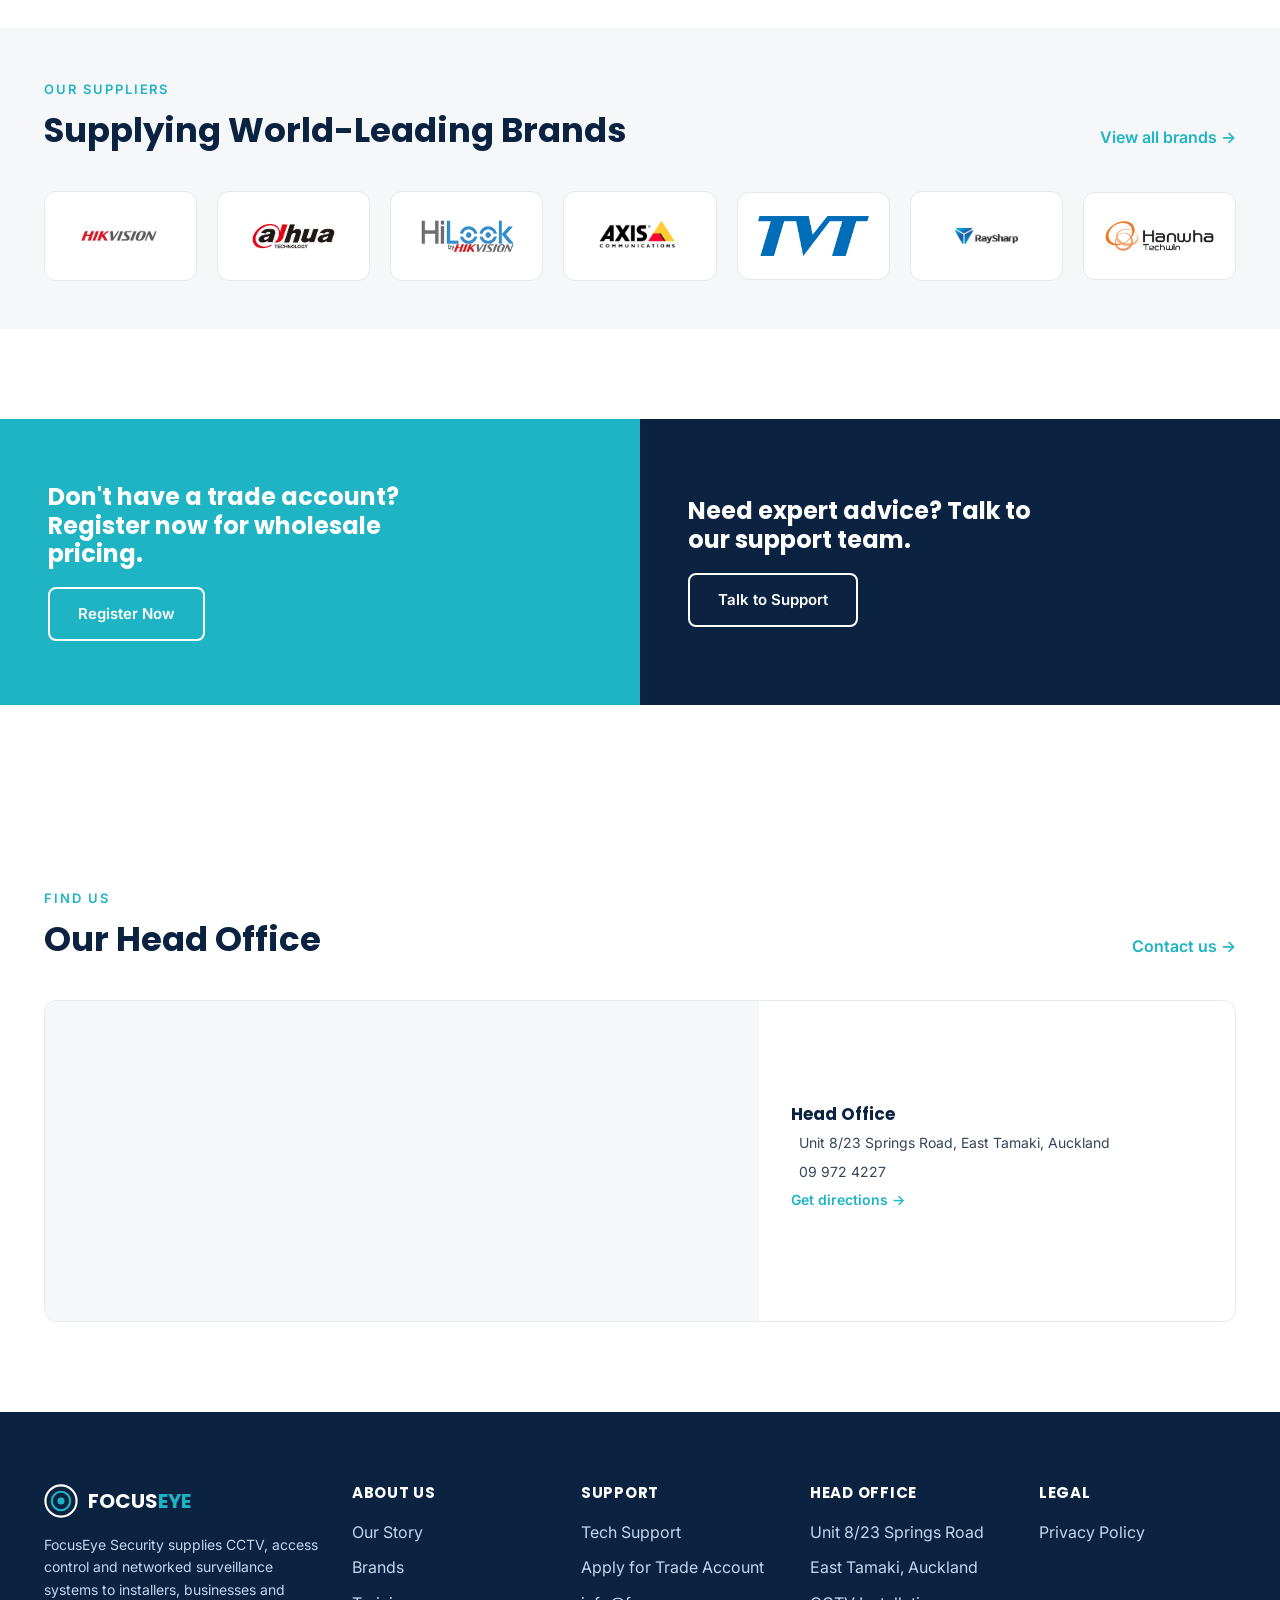
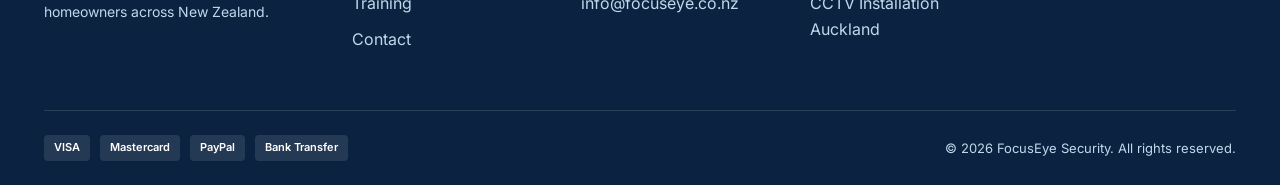
==== commit d42288a7: "SEO pass: dropdown nav, privacy policy, static deal images, schema, image sizes - Navigation: Produc" ====
--- a/index.html
+++ b/index.html
@@ -38,6 +38,12 @@
     "addressRegion": "Auckland",
     "addressCountry": "NZ"
   },
+  "geo": {
+    "@type": "GeoCoordinates",
+    "latitude": -36.9508,
+    "longitude": 174.8919
+  },
+  "hasMap": "https://www.google.com/maps/search/?api=1&query=Unit+8%2F23+Springs+Road%2C+East+Tamaki%2C+Auckland",
   "areaServed": [
     {
       "@type": "City",
@@ -121,13 +127,24 @@
       <ul class="nav-links">
         <li><a href="/" class="active">Home</a></li>
         <li><a href="/deals">Deals</a></li>
+        <li class="nav-item-dropdown"><a href="/products">Products <i data-lucide="chevron-down" class="chevron" width="14" height="14"></i></a>
+          <div class="dropdown-menu">
+            <a href="/products">All Products</a>
+            <a href="/combos">Combo Kits</a>
+          </div>
+        </li>
         <li><a href="/brands">Brands</a></li>
-        <li><a href="/services">Services</a></li>
+        <li class="nav-item-dropdown"><a href="/services">Services <i data-lucide="chevron-down" class="chevron" width="14" height="14"></i></a>
+          <div class="dropdown-menu">
+            <a href="/services">All Services</a>
+            <a href="/cctv-installation-auckland">CCTV Installation Auckland</a>
+            <a href="/capabilities">Capabilities</a>
+          </div>
+        </li>
         <li><a href="/solutions">Solutions</a></li>
         <li><a href="/training">Training</a></li>
-        <li><a href="/contact">Support</a></li>
         <li><a href="/about">About</a></li>
-        <li><a href="/contact">Contacts</a></li>
+        <li><a href="/contact">Contact</a></li>
       </ul>
     </nav>
 
@@ -146,7 +163,7 @@
     <div class="hero-slide hero-slide-navy">
       <div class="hero-slide-graphic graphic-lg">
         <div class="graphic-frame">
-          <img src="assets/img/cctv-dome-camera-city-skyline-dusk.webp" alt="FocusEye Security dome camera overlooking a city skyline at dusk">
+          <img src="assets/img/cctv-dome-camera-city-skyline-dusk.webp" alt="FocusEye Security dome camera overlooking a city skyline at dusk" width="1184" height="864">
         </div>
       </div>
       <div class="container hero-slide-row">
@@ -164,7 +181,7 @@
 
     <!-- Slide 2: Ultimate Home Package deal banner (image only) -->
     <div class="hero-slide hero-slide-image-only">
-      <img src="assets/img/deals/ultimate-home-cctv-package-8-camera-4k.webp" alt="Ultimate Home Package — 8-Camera 4K Ultra HD System, $1,599 + GST.">
+      <img src="assets/img/deals/ultimate-home-cctv-package-8-camera-4k.webp" alt="Ultimate Home Package — 8-Camera 4K Ultra HD System, $1,599 + GST." width="1515" height="1038">
     </div>
 
     <!-- Slide 3: Trust / brand message (navy background) -->
@@ -186,7 +203,7 @@
         </div>
         <div class="hero-slide-graphic">
           <div class="graphic-frame">
-            <img src="assets/img/cctv-security-camera-city-skyline.webp" alt="FocusEye Security dome camera overlooking a city skyline">
+            <img src="assets/img/cctv-security-camera-city-skyline.webp" alt="FocusEye Security dome camera overlooking a city skyline" width="484" height="768">
           </div>
           <div class="floating-badge badge-1"><i data-lucide="shield-check" width="16" height="16"></i> Certified Equipment</div>
           <div class="floating-badge badge-2"><i data-lucide="headset" width="16" height="16"></i> 24/7 NZ Support</div>
@@ -222,9 +239,11 @@
       </div>
       <a href="/deals" class="view-all">View all deals &rarr;</a>
     </div>
-    <!-- Shows the 4 most recent images from assets/img/deals-gallery — see js/script.js -->
-    <div class="deals-gallery deals-gallery-home" id="home-deals-gallery" data-deals-gallery="4">
-      <p class="deals-gallery-empty">Loading deals&hellip;</p>
+        <div class="deals-gallery deals-gallery-home" id="home-deals-gallery" data-deals-gallery>
+      <figure><img src="assets/img/deals-gallery/cctv-security-deal-1.webp" alt="HiLook by Hikvision 4-channel PoE NVR 2TB kit with 4 T262H-MU turret cameras, 10% off" loading="lazy" decoding="async" width="1515" height="1038"></figure>
+      <figure><img src="assets/img/deals-gallery/cctv-security-deal-2.webp" alt="Hikvision 16-channel 6MP kit with NVR and 6 AcuSense turret cameras, 10% off" loading="lazy" decoding="async" width="1515" height="1038"></figure>
+      <figure><img src="assets/img/deals-gallery/cctv-security-deal-3.webp" alt="4-camera smart HD CCTV kit with AI human detection and colour night vision, $899 + GST" loading="lazy" decoding="async" width="1008" height="575"></figure>
+      <figure><img src="assets/img/deals-gallery/cctv-security-deal-4.webp" alt="8-camera 4K Ultra HD home package and 4-camera rugged outdoor CCTV kit deals" loading="lazy" decoding="async" width="864" height="1184"></figure>
     </div>
   </div>
 </section>
@@ -398,54 +417,13 @@
       <a href="/brands" class="view-all">View all brands &rarr;</a>
     </div>
     <div class="brand-strip">
-      <div class="brand-logo"><img loading="lazy" decoding="async" src="assets/img/brands/hikvision-logo.png" alt="Hikvision"></div>
-      <div class="brand-logo"><img loading="lazy" decoding="async" src="assets/img/brands/dahua-logo.png" alt="Dahua"></div>
-      <div class="brand-logo"><img loading="lazy" decoding="async" src="assets/img/brands/hilook-logo.png" alt="Hilook"></div>
-      <div class="brand-logo"><img loading="lazy" decoding="async" src="assets/img/brands/axis-logo.png" alt="Axis Communications"></div>
-      <div class="brand-logo"><img loading="lazy" decoding="async" src="assets/img/brands/tvt-logo.png" alt="TVT"></div>
-      <div class="brand-logo"><img loading="lazy" decoding="async" src="assets/img/brands/raysharp-logo.png" alt="RaySharp"></div>
-      <div class="brand-logo"><img loading="lazy" decoding="async" src="assets/img/brands/hanwha-logo.png" alt="Hanwha Techwin"></div>
-    </div>
-  </div>
-</section>
-
-<!-- ================= NEWS / UPDATES ================= -->
-<section class="news-updates">
-  <div class="container">
-    <div class="section-head">
-      <div>
-        <span class="eyebrow">Latest Updates</span>
-        <h2>News &amp; Promotions</h2>
-      </div>
-    </div>
-    <div class="news-grid">
-      <article class="news-card">
-        <div class="thumb"><img loading="lazy" decoding="async" src="https://placehold.co/480x270/F5F7F9/0B2340?text=New+4K+Camera+Range" alt="New 4K camera range"><!-- TODO: replace with real image --></div>
-        <div class="body">
-          <span class="date">September 2026</span>
-          <h3>FocusEye Launches New 4K Camera Range</h3>
-          <p>Our latest 4K bullet and dome cameras deliver sharper detail for demanding environments.</p>
-          <a href="/about" class="read-more">Read more &rarr;</a>
-        </div>
-      </article>
-      <article class="news-card">
-        <div class="thumb"><img loading="lazy" decoding="async" src="https://placehold.co/480x270/F5F7F9/0B2340?text=Trade+Account+Promo" alt="Trade account promotion"><!-- TODO: replace with real image --></div>
-        <div class="body">
-          <span class="date">August 2026</span>
-          <h3>Register for a Trade Account &amp; Save</h3>
-          <p>Installers and resellers can now access exclusive wholesale pricing on our full catalogue.</p>
-          <a href="/contact" class="read-more">Read more &rarr;</a>
-        </div>
-      </article>
-      <article class="news-card">
-        <div class="thumb"><img loading="lazy" decoding="async" src="https://placehold.co/480x270/F5F7F9/0B2340?text=Warehouse+Case+Study" alt="Warehouse case study"><!-- TODO: replace with real image --></div>
-        <div class="body">
-          <span class="date">July 2026</span>
-          <h3>Case Study: Securing a 24/7 Distribution Warehouse</h3>
-          <p>See how our WarehousePro combo kit helped a logistics client cut incidents by 40%.</p>
-          <a href="/about" class="read-more">Read more &rarr;</a>
-        </div>
-      </article>
+      <div class="brand-logo"><img loading="lazy" decoding="async" src="assets/img/brands/hikvision-logo.png" alt="Hikvision" width="519" height="230"></div>
+      <div class="brand-logo"><img loading="lazy" decoding="async" src="assets/img/brands/dahua-logo.png" alt="Dahua" width="519" height="230"></div>
+      <div class="brand-logo"><img loading="lazy" decoding="async" src="assets/img/brands/hilook-logo.png" alt="Hilook" width="320" height="133"></div>
+      <div class="brand-logo"><img loading="lazy" decoding="async" src="assets/img/brands/axis-logo.png" alt="Axis Communications" width="519" height="230"></div>
+      <div class="brand-logo"><img loading="lazy" decoding="async" src="assets/img/brands/tvt-logo.png" alt="TVT" width="738" height="267"></div>
+      <div class="brand-logo"><img loading="lazy" decoding="async" src="assets/img/brands/raysharp-logo.png" alt="RaySharp" width="300" height="210"></div>
+      <div class="brand-logo"><img loading="lazy" decoding="async" src="assets/img/brands/hanwha-logo.png" alt="Hanwha Techwin" width="723" height="276"></div>
     </div>
   </div>
 </section>
@@ -505,17 +483,13 @@
           <span class="logo-text">FOCUS<span>EYE</span></span>
         </div>
         <p>FocusEye Security supplies CCTV, access control and networked surveillance systems to installers, businesses and homeowners across New Zealand.</p>
-        <div class="social-icons">
-          <a href="#" aria-label="Facebook"><svg width="16" height="16" viewBox="0 0 24 24" fill="currentColor"><path d="M22 12a10 10 0 1 0-11.5 9.9v-7H7.9V12h2.6V9.8c0-2.6 1.5-4 3.9-4 1.1 0 2.3.2 2.3.2v2.5h-1.3c-1.3 0-1.7.8-1.7 1.6V12h2.9l-.5 2.9h-2.4v7A10 10 0 0 0 22 12z"/></svg></a>
-          <a href="#" aria-label="YouTube"><svg width="16" height="16" viewBox="0 0 24 24" fill="currentColor"><path d="M23.5 6.2a3 3 0 0 0-2.1-2.1C19.5 3.5 12 3.5 12 3.5s-7.5 0-9.4.6A3 3 0 0 0 .5 6.2 31.6 31.6 0 0 0 0 12a31.6 31.6 0 0 0 .5 5.8 3 3 0 0 0 2.1 2.1c1.9.6 9.4.6 9.4.6s7.5 0 9.4-.6a3 3 0 0 0 2.1-2.1A31.6 31.6 0 0 0 24 12a31.6 31.6 0 0 0-.5-5.8zM9.6 15.5v-7l6.3 3.5-6.3 3.5z"/></svg></a>
-          <a href="#" aria-label="LinkedIn"><svg width="16" height="16" viewBox="0 0 24 24" fill="currentColor"><path d="M20.4 20.4h-3.5v-5.6c0-1.3 0-3-1.9-3s-2.1 1.4-2.1 2.9v5.7H9.4V9h3.4v1.6h.1c.5-.9 1.6-1.9 3.4-1.9 3.6 0 4.3 2.4 4.3 5.5v6.2zM5.3 7.4a2 2 0 1 1 0-4 2 2 0 0 1 0 4zM7 20.4H3.6V9H7v11.4z"/></svg></a>
-        </div>
       </div>
       <div class="footer-col">
         <h4>About Us</h4>
         <ul>
           <li><a href="/about">Our Story</a></li>
-          <li><a href="/about">News</a></li>
+          <li><a href="/brands">Brands</a></li>
+          <li><a href="/training">Training</a></li>
           <li><a href="/contact">Contact</a></li>
         </ul>
       </div>
@@ -536,11 +510,9 @@
         </ul>
       </div>
       <div class="footer-col">
-        <h4>Shipping / Legal</h4>
+        <h4>Legal</h4>
         <ul>
-          <li><a href="#">Terms of Trade</a></li>
-          <li><a href="#">Delivery &amp; Returns</a></li>
-          <li><a href="#">Privacy Policy</a></li>
+          <li><a href="/privacy-policy">Privacy Policy</a></li>
         </ul>
       </div>
     </div>
--- a/css/styles.css
+++ b/css/styles.css
@@ -43,7 +43,7 @@
   -webkit-font-smoothing: antialiased;
 }
 
-img { max-width: 100%; display: block; }
+img { max-width: 100%; height: auto; display: block; }
 
 a { color: inherit; text-decoration: none; }
 
@@ -679,7 +679,7 @@
 @media (max-width: 1024px) { .card-grid { grid-template-columns: repeat(2, 1fr); } }
 @media (max-width: 640px) { .card-grid { grid-template-columns: 1fr; } }
 
-/* ---------- Deals Gallery (dynamic, from assets/img/deals-gallery) ---------- */
+/* ---------- Deals Gallery (static images in index.html / deals.html) ---------- */
 .deals-gallery {
   display: grid;
   grid-template-columns: repeat(3, 1fr);
@@ -1317,3 +1317,14 @@
 }
 .faq-list details[open] summary::after { content: "\2212"; }
 .faq-list details p { padding: 0 22px 20px; margin: 0; }
+
+/* ---------- Legal pages ---------- */
+.legal-text { max-width: 820px; }
+.legal-text h2 { font-size: 22px; margin: 36px 0 12px; }
+.legal-text p, .legal-text ul.checklist { margin-bottom: 14px; }
+.legal-text a { color: var(--teal); }
+
+/* Keep dropdown open while the pointer crosses the gap below its parent link */
+@media (min-width: 1241px) {
+  .dropdown-menu::before { content: ""; position: absolute; left: 0; right: 0; top: -12px; height: 12px; }
+}
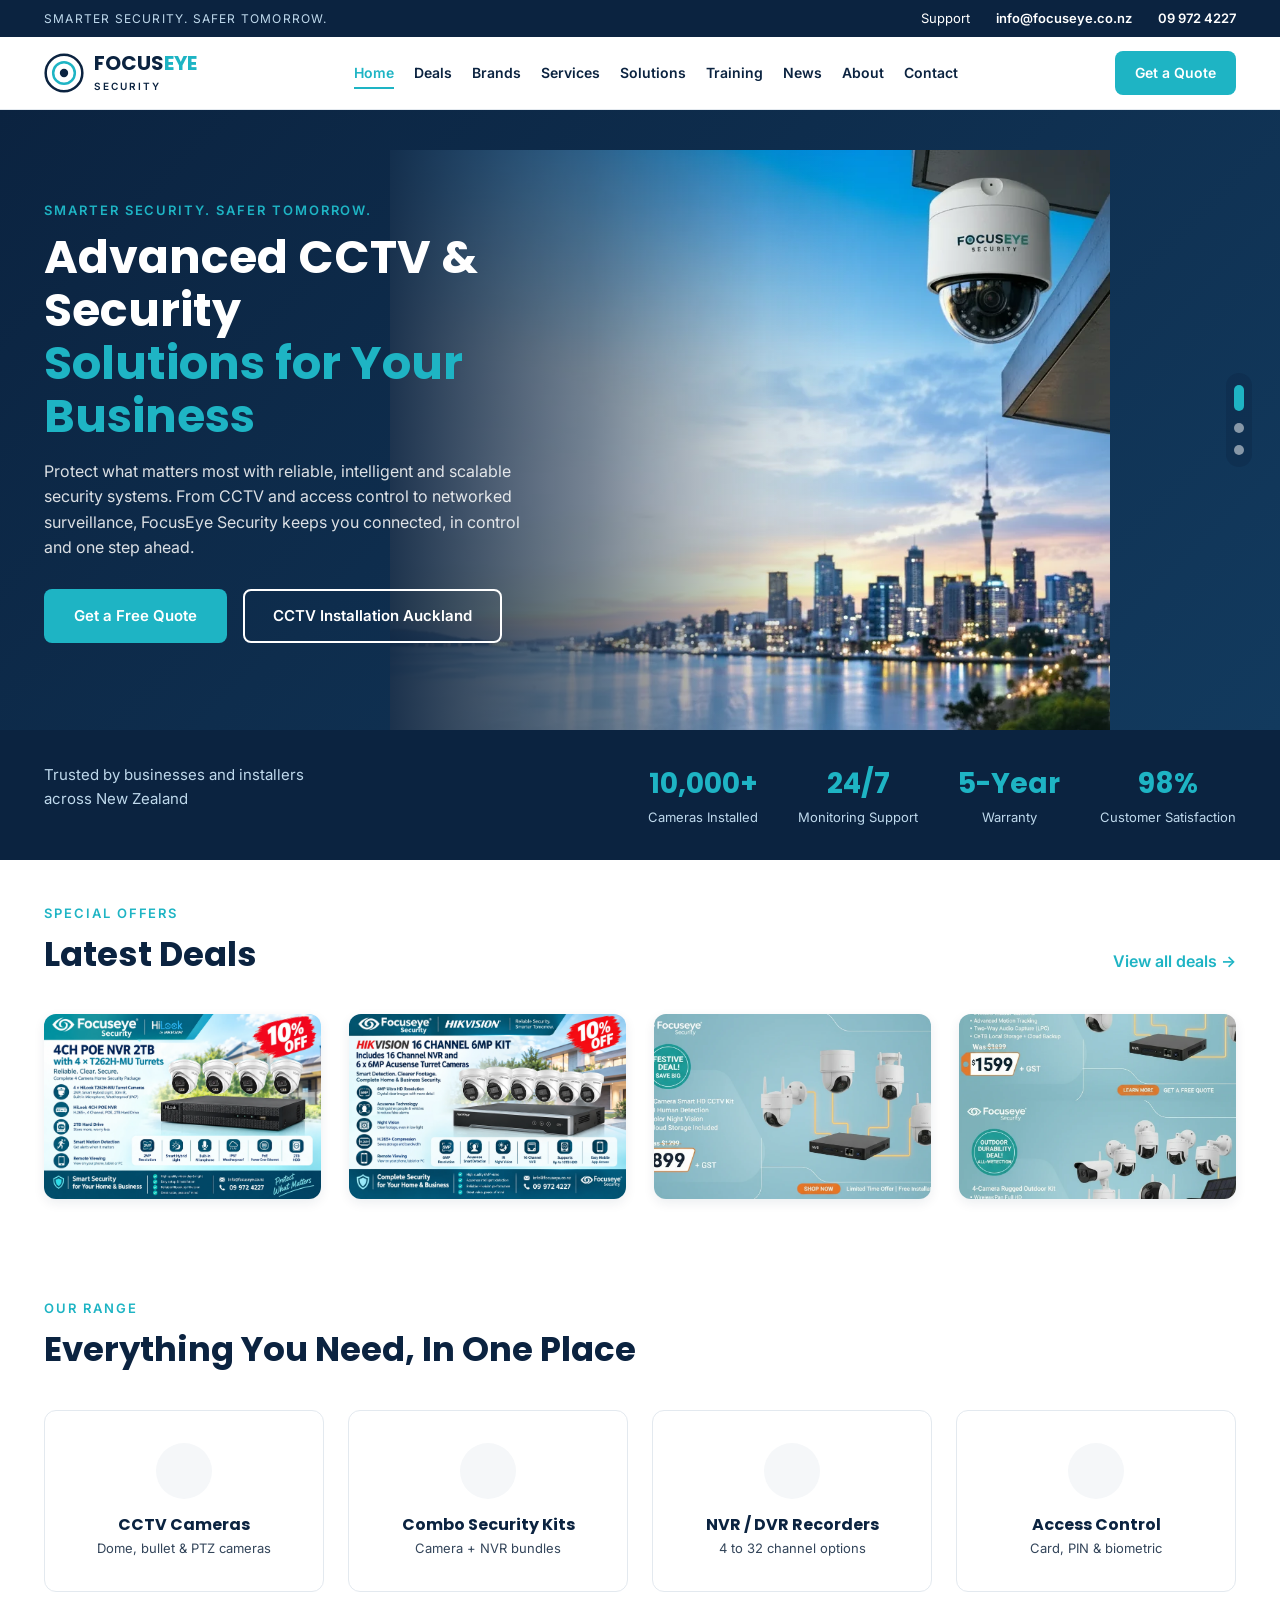
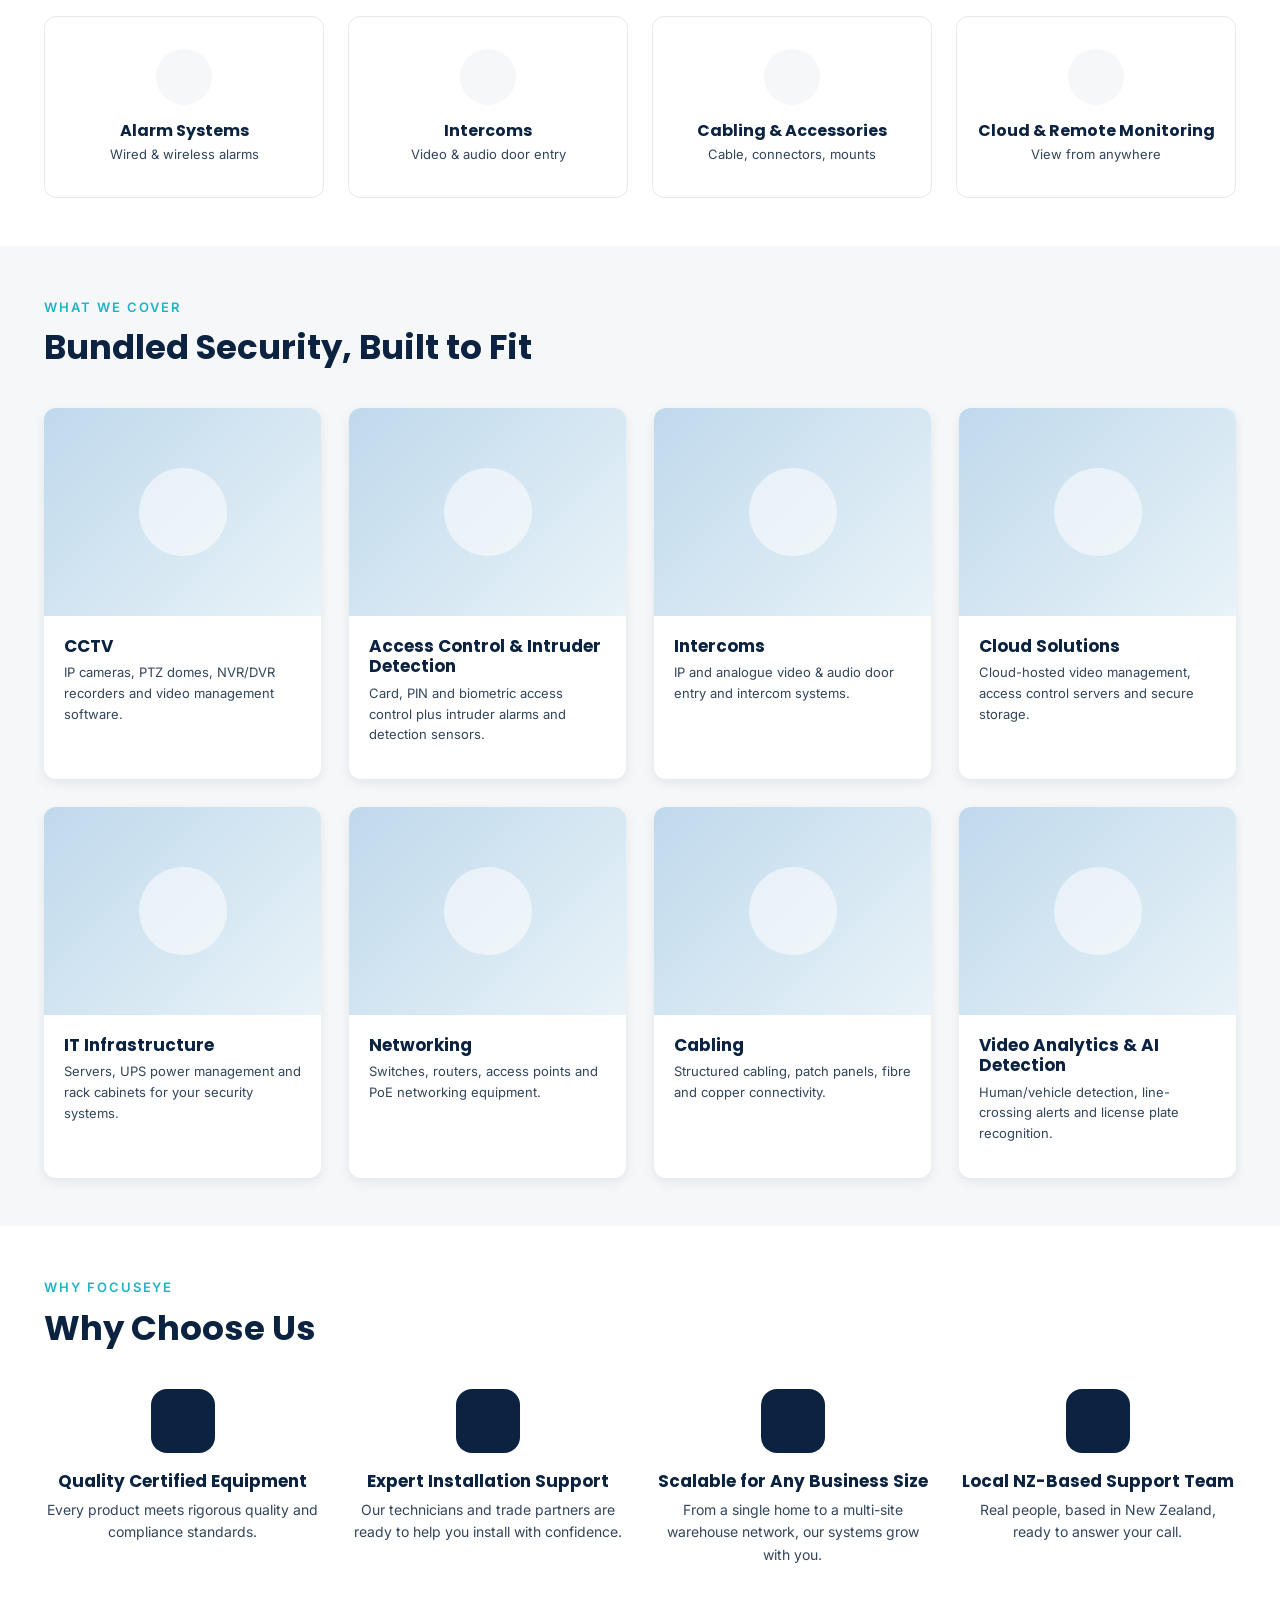
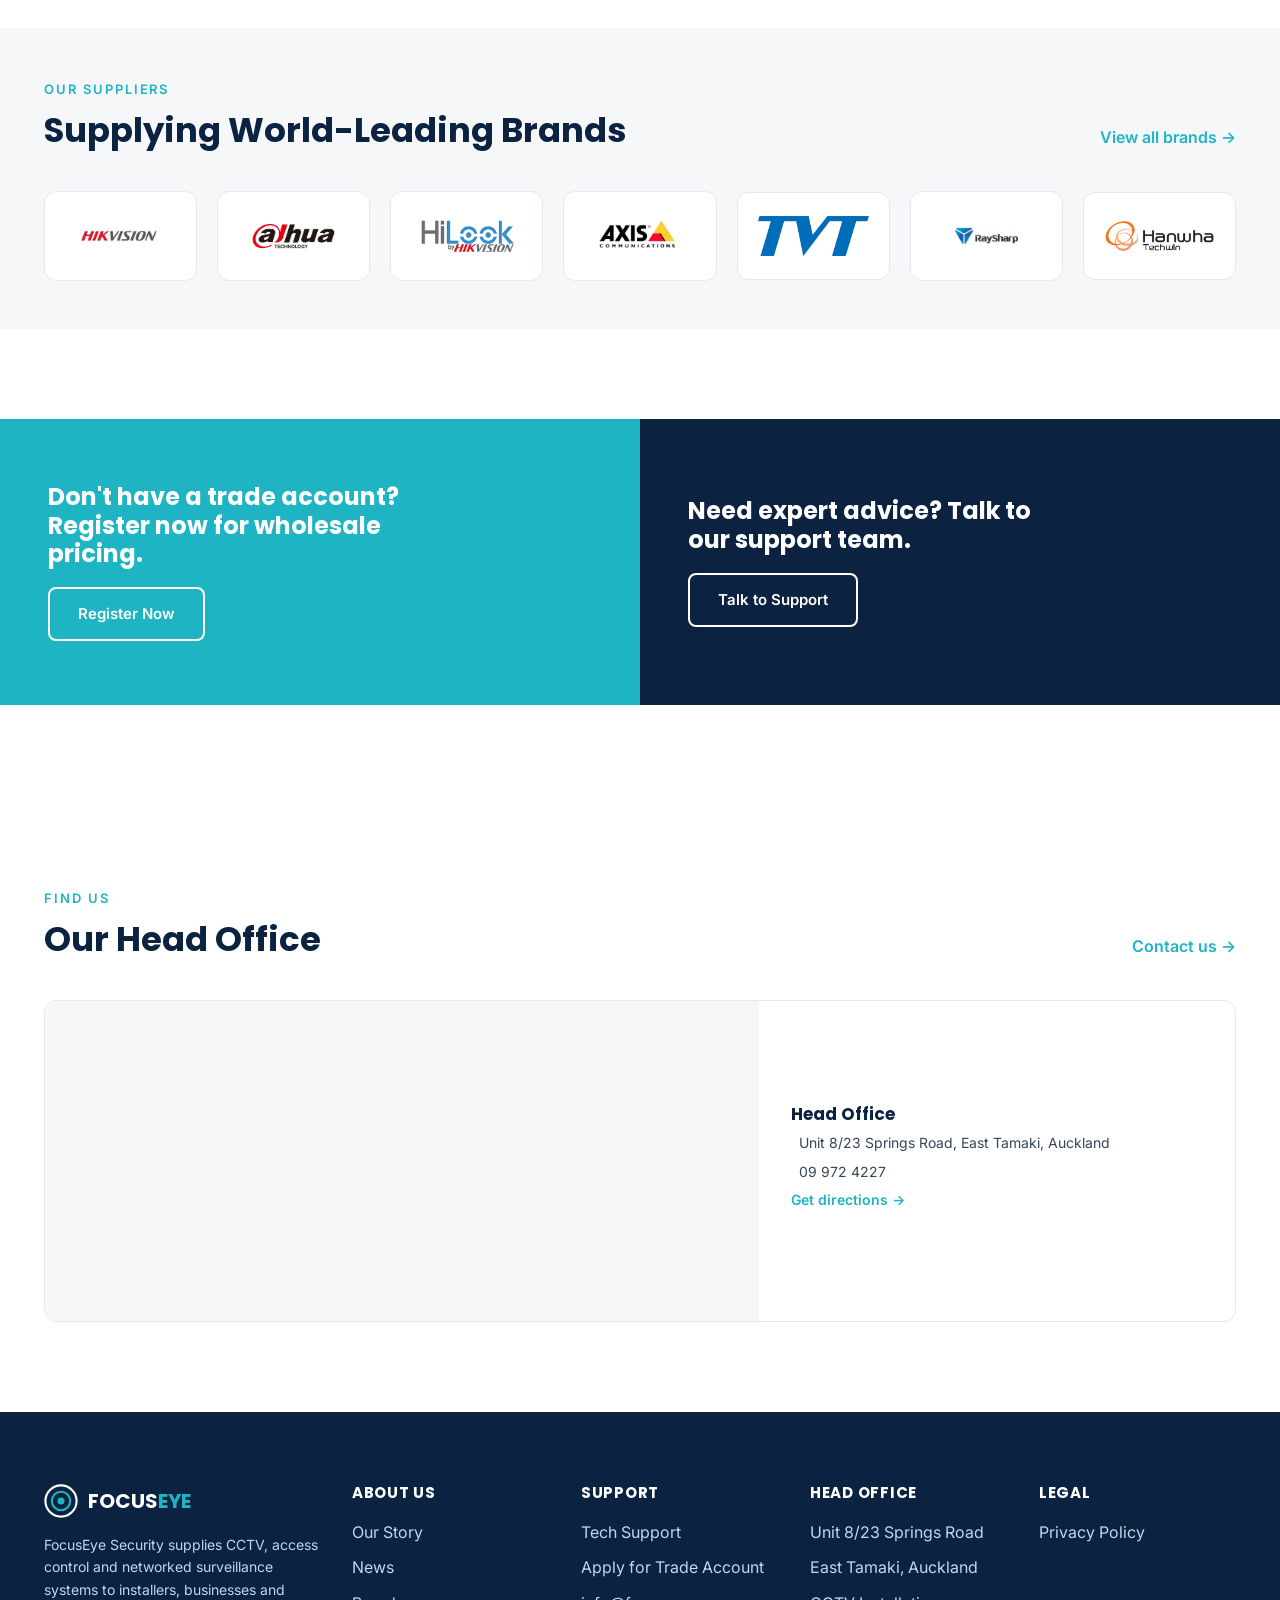
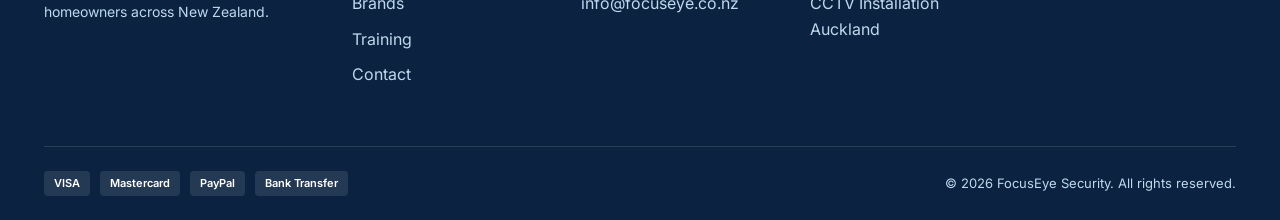
==== commit ea8b1164: "Add News page; simplify menu; link sub-pages from Services - New /news page (deals, CCTV installatio" ====
--- a/index.html
+++ b/index.html
@@ -127,22 +127,11 @@
       <ul class="nav-links">
         <li><a href="/" class="active">Home</a></li>
         <li><a href="/deals">Deals</a></li>
-        <li class="nav-item-dropdown"><a href="/products">Products <i data-lucide="chevron-down" class="chevron" width="14" height="14"></i></a>
-          <div class="dropdown-menu">
-            <a href="/products">All Products</a>
-            <a href="/combos">Combo Kits</a>
-          </div>
-        </li>
         <li><a href="/brands">Brands</a></li>
-        <li class="nav-item-dropdown"><a href="/services">Services <i data-lucide="chevron-down" class="chevron" width="14" height="14"></i></a>
-          <div class="dropdown-menu">
-            <a href="/services">All Services</a>
-            <a href="/cctv-installation-auckland">CCTV Installation Auckland</a>
-            <a href="/capabilities">Capabilities</a>
-          </div>
-        </li>
+        <li><a href="/services">Services</a></li>
         <li><a href="/solutions">Solutions</a></li>
         <li><a href="/training">Training</a></li>
+        <li><a href="/news">News</a></li>
         <li><a href="/about">About</a></li>
         <li><a href="/contact">Contact</a></li>
       </ul>
@@ -488,6 +477,7 @@
         <h4>About Us</h4>
         <ul>
           <li><a href="/about">Our Story</a></li>
+          <li><a href="/news">News</a></li>
           <li><a href="/brands">Brands</a></li>
           <li><a href="/training">Training</a></li>
           <li><a href="/contact">Contact</a></li>
--- a/css/styles.css
+++ b/css/styles.css
@@ -1328,3 +1328,16 @@
 @media (min-width: 1241px) {
   .dropdown-menu::before { content: ""; position: absolute; left: 0; right: 0; top: -12px; height: 12px; }
 }
+.news-card h2.news-title { font-size: 18px; margin-bottom: 10px; }
+.explore-card {
+  display: block;
+  text-align: left;
+  background: var(--white);
+  border: 1px solid var(--border-light);
+  border-radius: var(--radius-card);
+  box-shadow: var(--shadow-card);
+  padding: 28px;
+  transition: transform 0.2s ease, box-shadow 0.2s ease;
+}
+.explore-card:hover { transform: translateY(-4px); box-shadow: var(--shadow-card-hover); }
+.explore-card .read-more { color: var(--teal); font-weight: 600; font-size: 14px; }
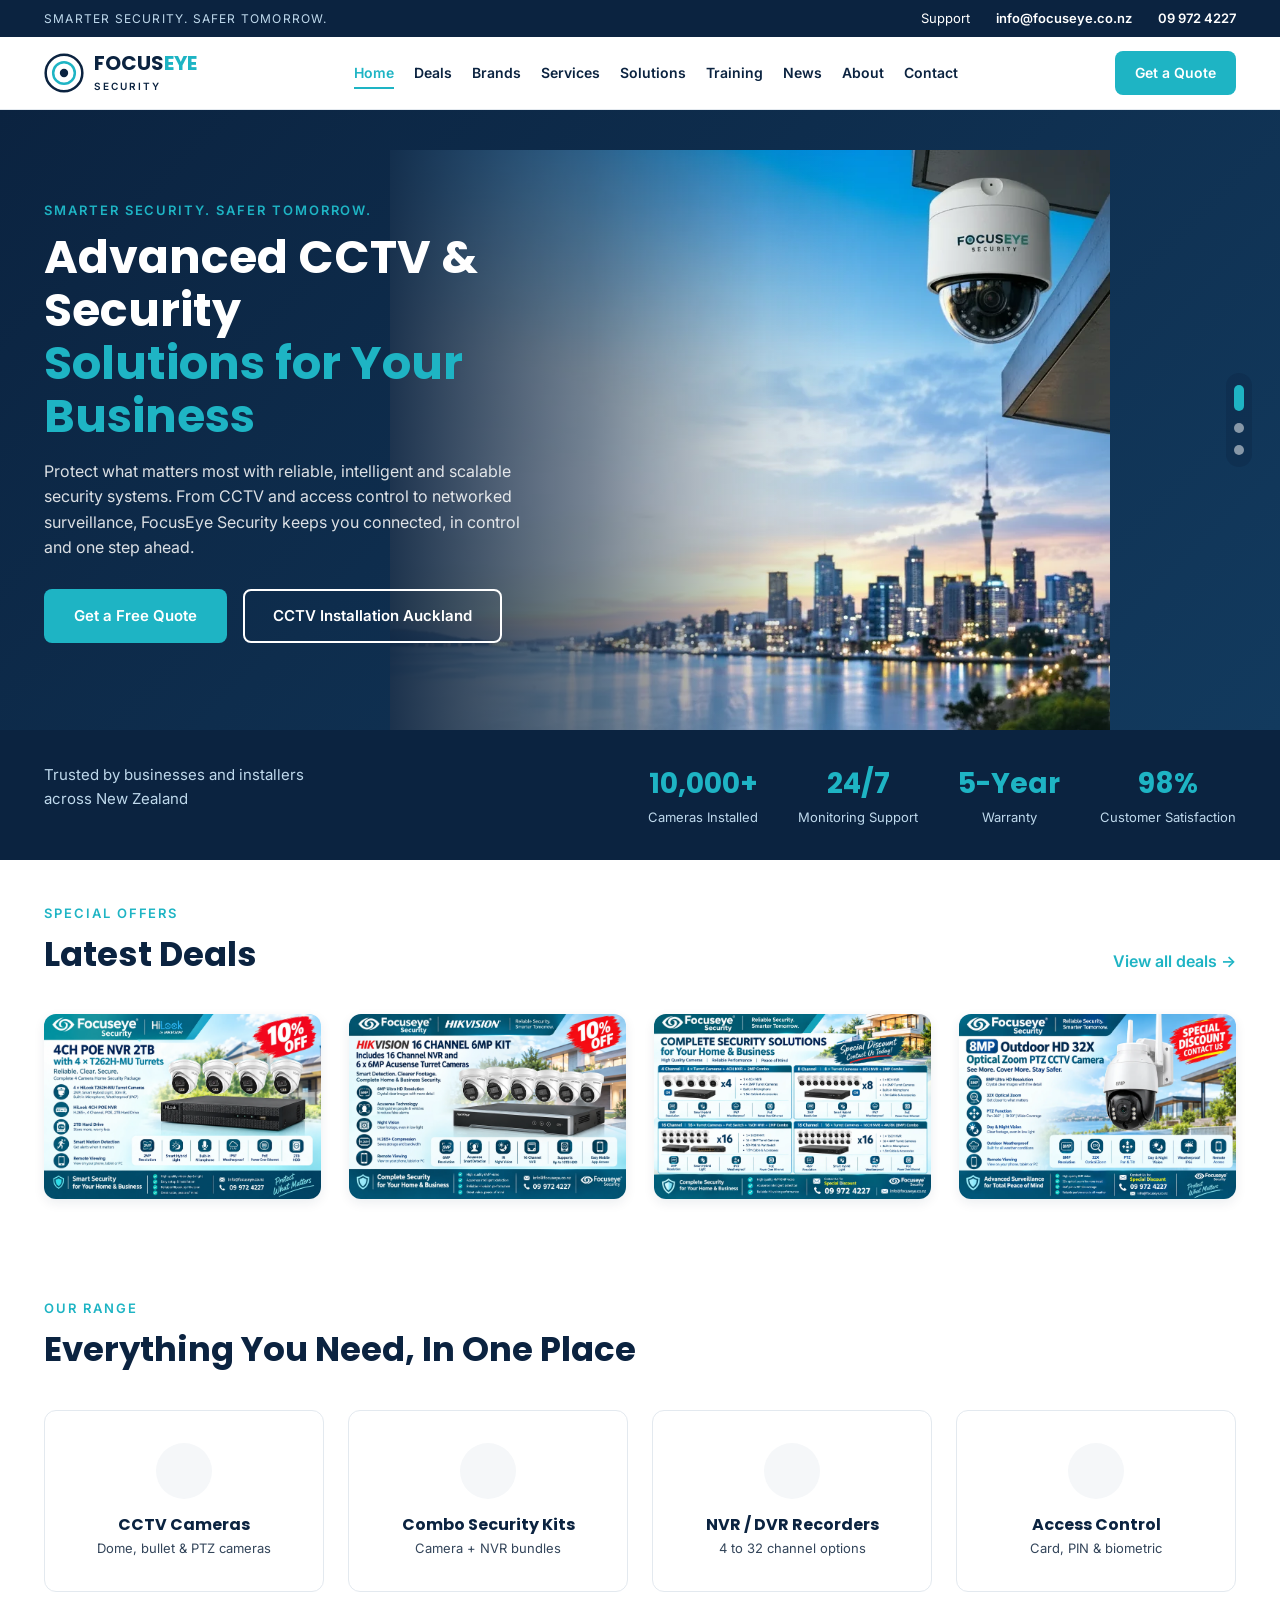
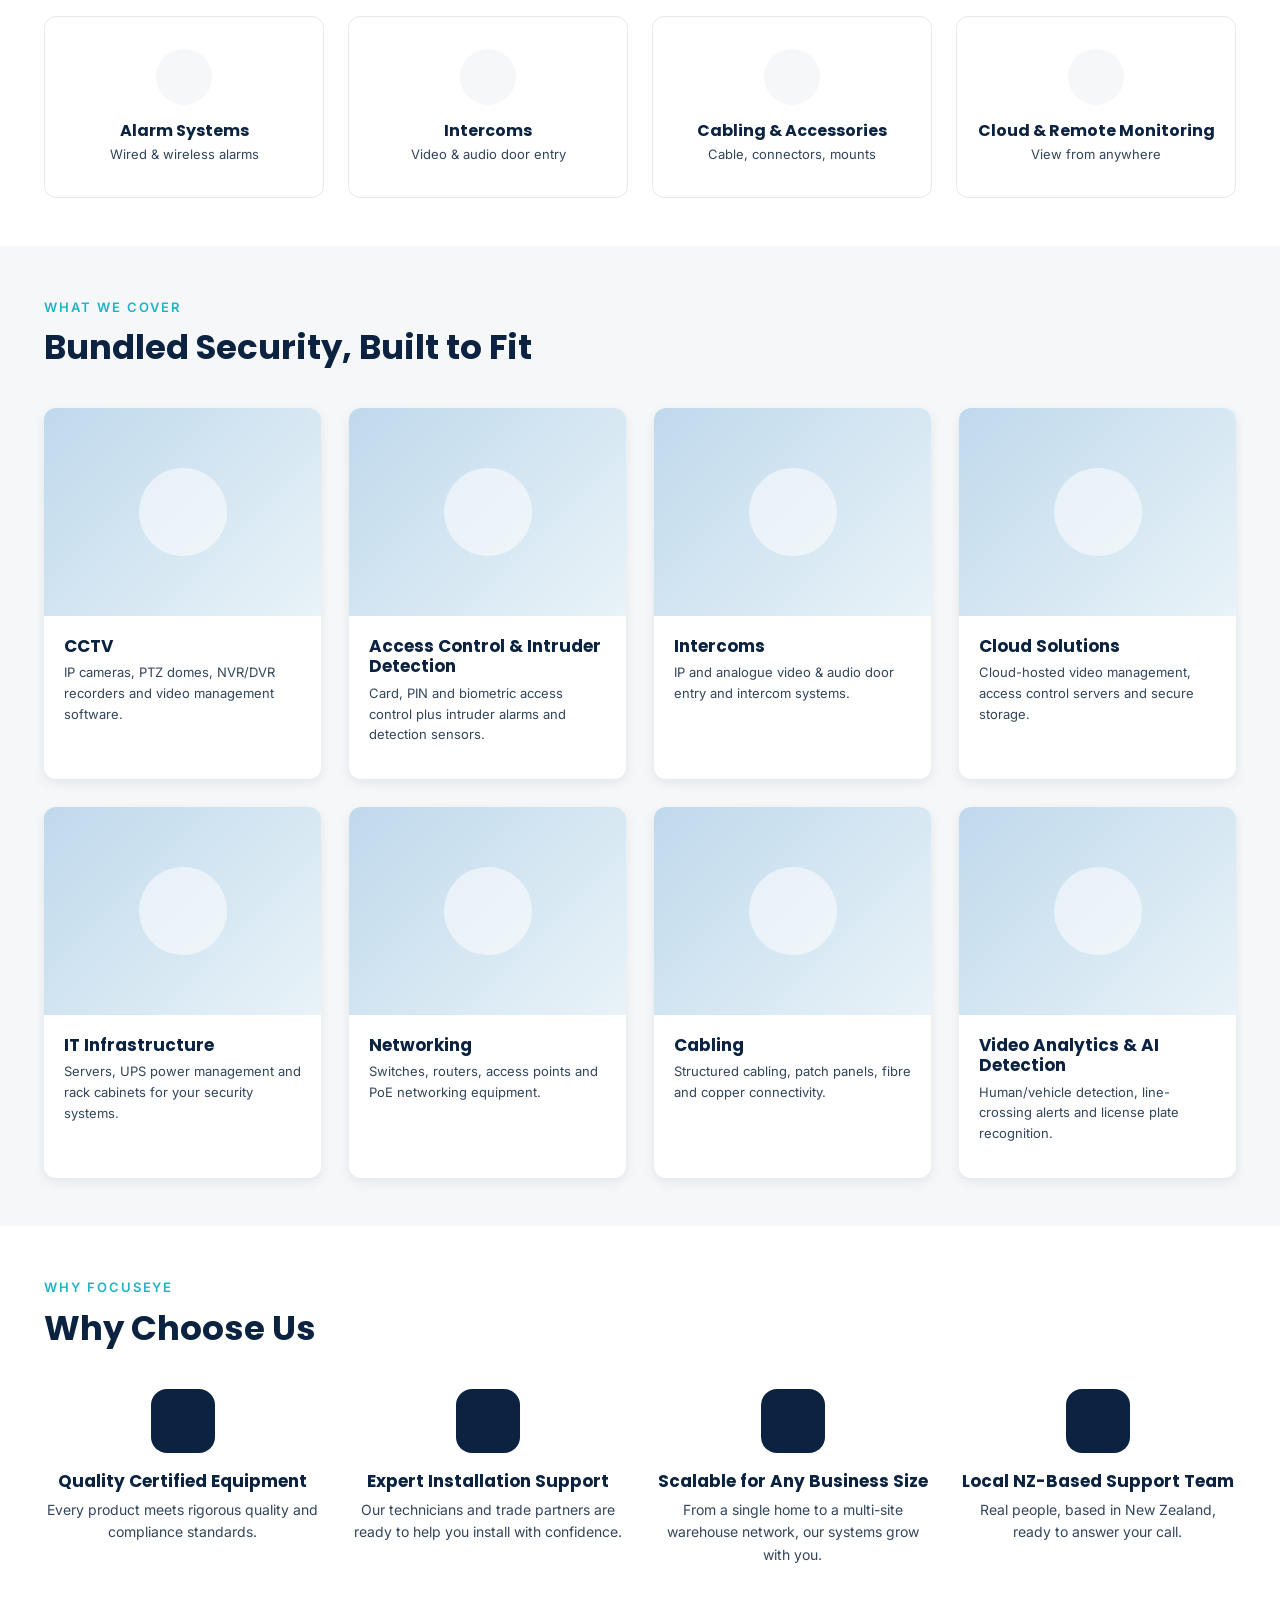
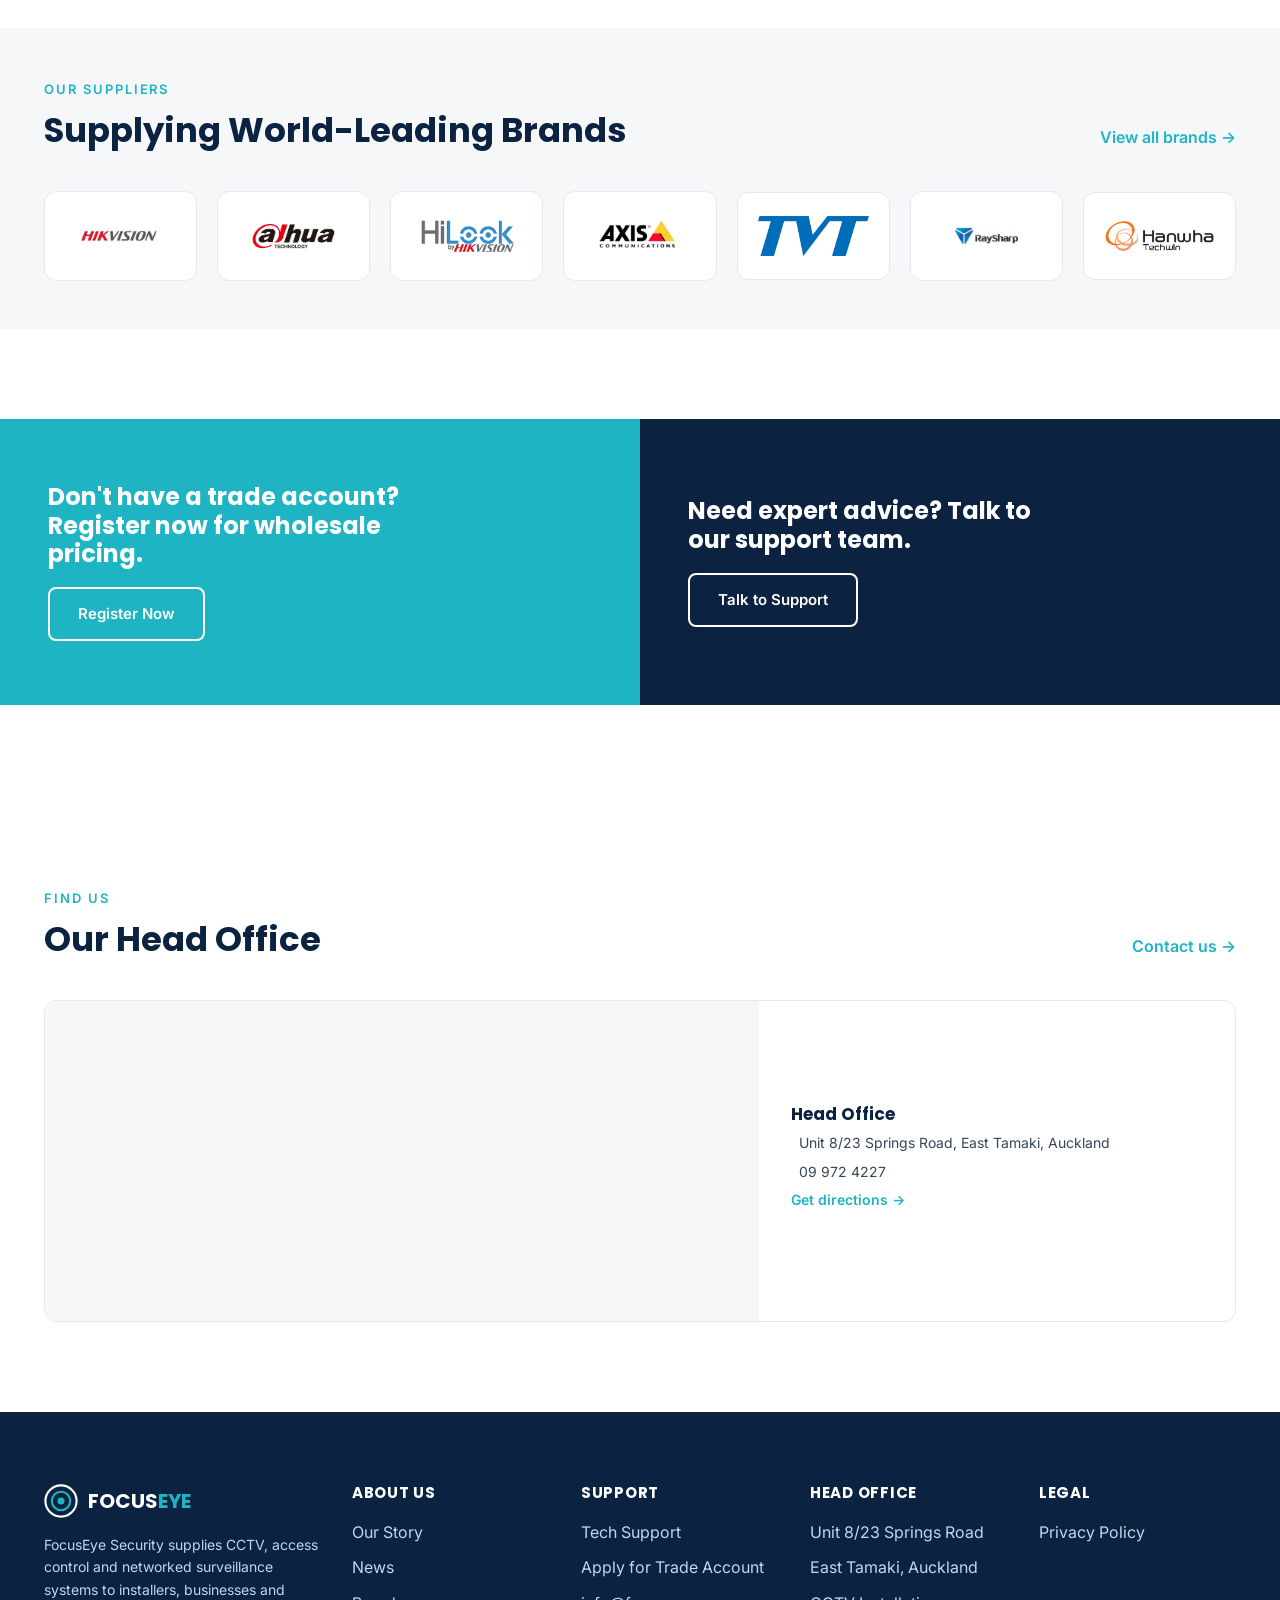
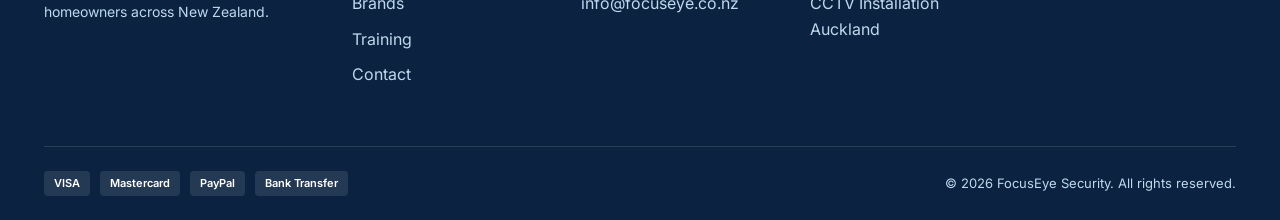
==== commit e1ba5933: "Replace deal images 3 and 4 with new WebP artwork Convert the new PNG deal banners to WebP, update a" ====
--- a/index.html
+++ b/index.html
@@ -231,8 +231,8 @@
         <div class="deals-gallery deals-gallery-home" id="home-deals-gallery" data-deals-gallery>
       <figure><img src="assets/img/deals-gallery/cctv-security-deal-1.webp" alt="HiLook by Hikvision 4-channel PoE NVR 2TB kit with 4 T262H-MU turret cameras, 10% off" loading="lazy" decoding="async" width="1515" height="1038"></figure>
       <figure><img src="assets/img/deals-gallery/cctv-security-deal-2.webp" alt="Hikvision 16-channel 6MP kit with NVR and 6 AcuSense turret cameras, 10% off" loading="lazy" decoding="async" width="1515" height="1038"></figure>
-      <figure><img src="assets/img/deals-gallery/cctv-security-deal-3.webp" alt="4-camera smart HD CCTV kit with AI human detection and colour night vision, $899 + GST" loading="lazy" decoding="async" width="1008" height="575"></figure>
-      <figure><img src="assets/img/deals-gallery/cctv-security-deal-4.webp" alt="8-camera 4K Ultra HD home package and 4-camera rugged outdoor CCTV kit deals" loading="lazy" decoding="async" width="864" height="1184"></figure>
+      <figure><img src="assets/img/deals-gallery/cctv-security-deal-3.webp" alt="Hikvision turret camera CCTV combo kits: 4, 8 and 16 channel 2MP NVR packages and 16 channel 4MP kit, special discount" loading="lazy" decoding="async" width="1515" height="1038"></figure>
+      <figure><img src="assets/img/deals-gallery/cctv-security-deal-4.webp" alt="8MP outdoor PTZ CCTV camera with 32x optical zoom, 360 degree pan, day and night vision, special discount" loading="lazy" decoding="async" width="1515" height="1038"></figure>
     </div>
   </div>
 </section>
